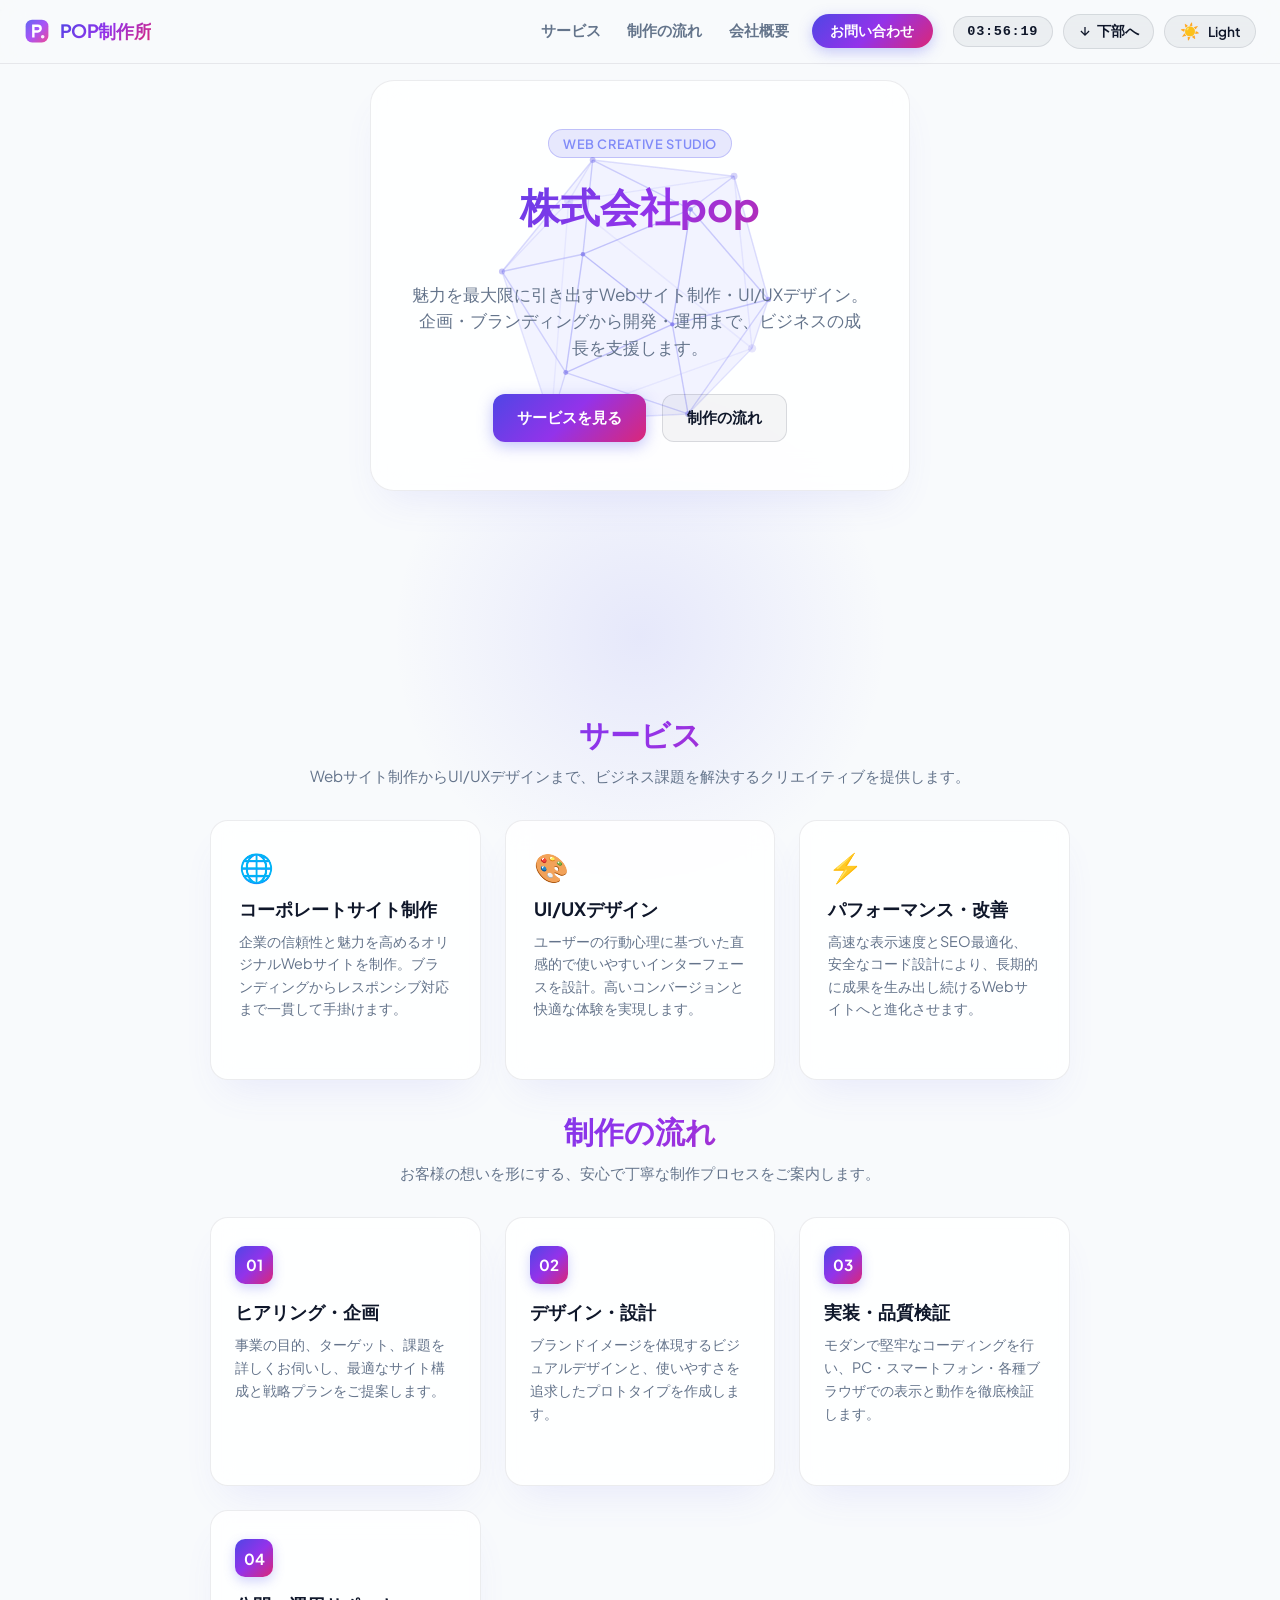
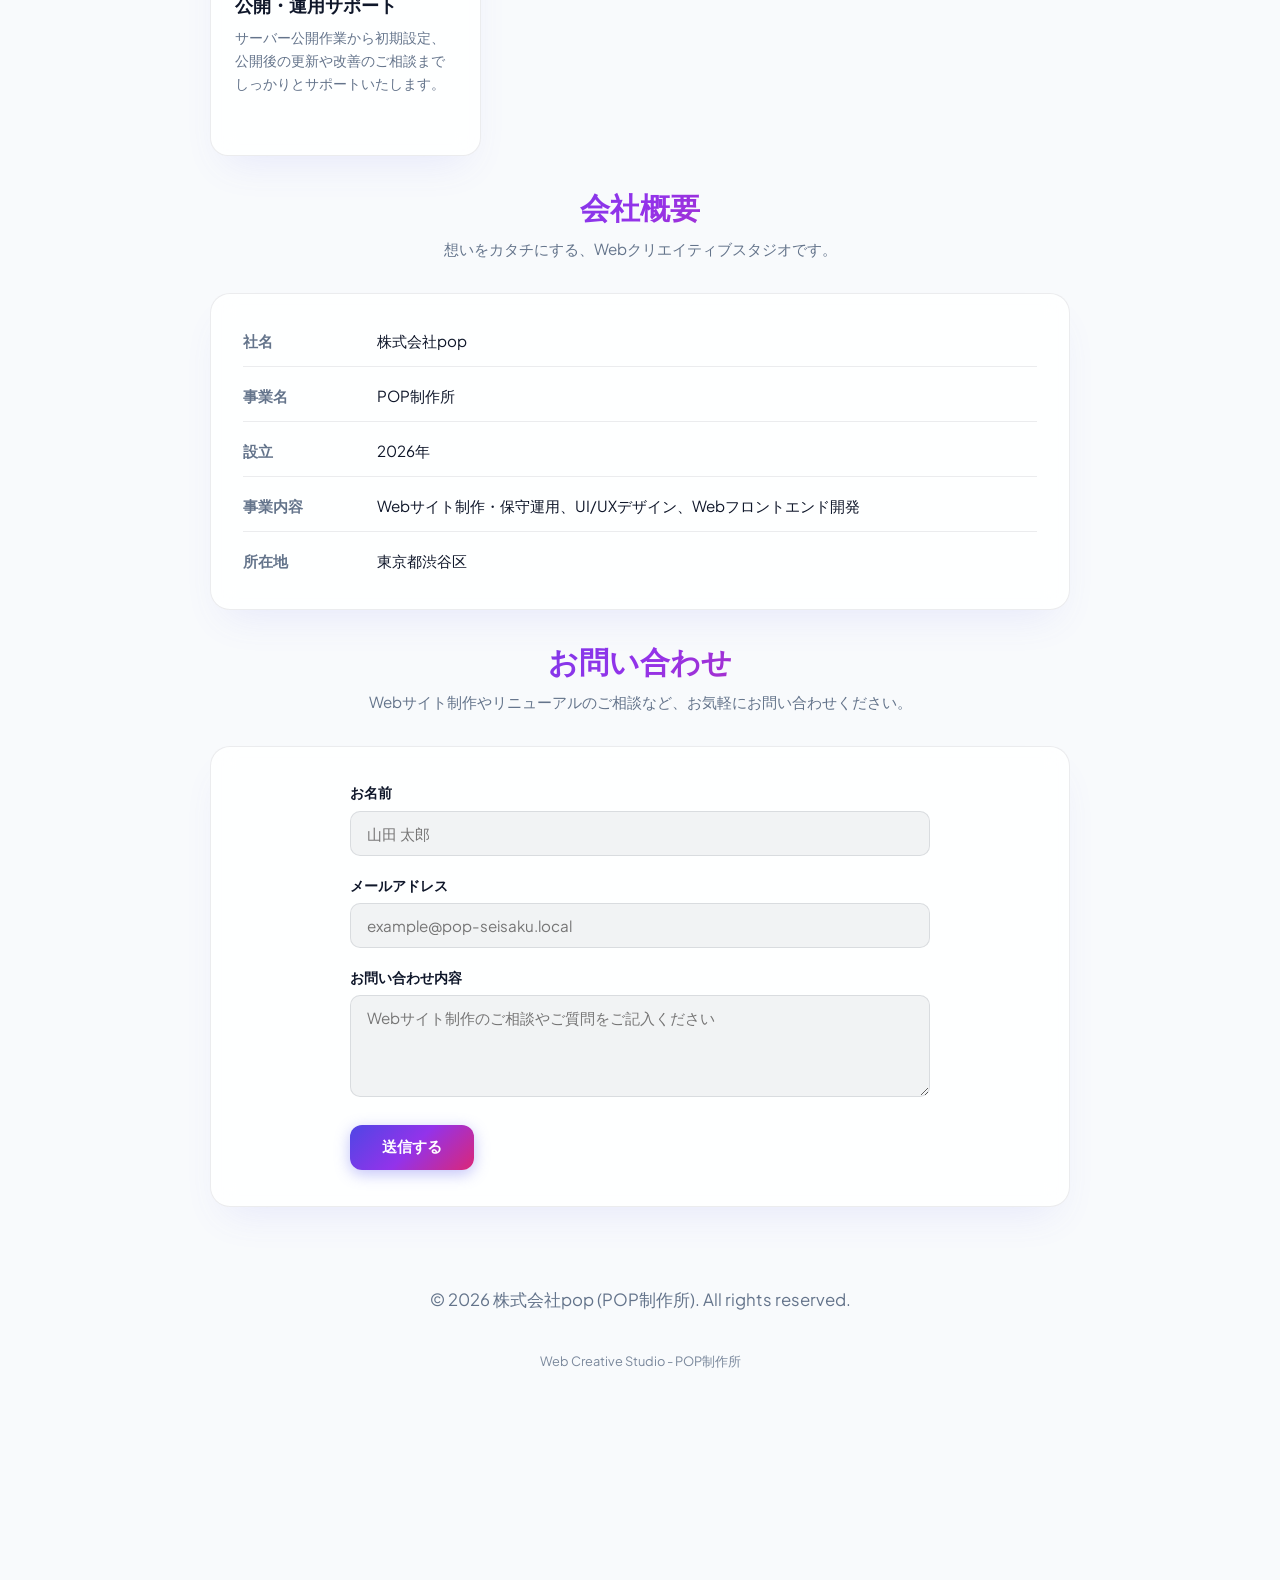
==== index.html @ d2bc209f "feat: setup GitHub Pages infrastructure and project requirements (#39)" ====
<!DOCTYPE html>
<html lang="ja">
<head>
  <meta charset="UTF-8">
  <meta name="viewport" content="width=device-width, initial-scale=1.0">
  <title>株式会社pop - POP制作所 | Webサイト制作・UI/UXデザイン</title>
  <meta name="description" content="株式会社pop（POP制作所）は、魅力を最大限に引き出すWebサイト制作・UI/UXデザインを手掛ける制作スタジオです。企画・デザインから実装・運用まで一貫してサポートします。">
  <link rel="canonical" href="https://r-emahh.github.io/myweb/">
  <meta property="og:title" content="株式会社pop - POP制作所 | Webサイト制作・UI/UXデザイン">
  <meta property="og:description" content="株式会社pop（POP制作所）は、魅力を最大限に引き出すWebサイト制作・UI/UXデザインを手掛ける制作スタジオです。企画・デザインから実装・運用まで一貫してサポートします。">
  <meta property="og:type" content="website">
  <meta property="og:url" content="https://r-emahh.github.io/myweb/">
  <script>
    /* FOUC (Flash of Unstyled Content) 防止のための初期テーマ判定 */
    (function () {
      try {
        var savedTheme = localStorage.getItem('theme');
        var prefersDark = window.matchMedia && window.matchMedia('(prefers-color-scheme: dark)').matches;
        var initialTheme = savedTheme ? savedTheme : (prefersDark ? 'dark' : 'light');
        document.documentElement.setAttribute('data-theme', initialTheme);
      } catch (e) {
        document.documentElement.setAttribute('data-theme', 'dark');
      }
    })();
  </script>
  <link rel="icon" type="image/svg+xml" href="data:image/svg+xml,%3Csvg xmlns='http://www.w3.org/2000/svg' viewBox='0 0 32 32'%3E%3Cdefs%3E%3ClinearGradient id='g' x1='2' y1='2' x2='30' y2='30' gradientUnits='userSpaceOnUse'%3E%3Cstop offset='0%25' stop-color='%236366f1'/%3E%3Cstop offset='50%25' stop-color='%23a855f7'/%3E%3Cstop offset='100%25' stop-color='%23ec4899'/%3E%3C/linearGradient%3E%3C/defs%3E%3Crect x='2' y='2' width='28' height='28' rx='8' fill='url(%23g)'/%3E%3Cpath d='M10 8h7a5 5 0 0 1 5 5c0 2.76-2.24 5-5 5h-4v6h-3V8zm3 3v4h4a2 2 0 1 0 0-4h-4z' fill='%23ffffff'/%3E%3Ccircle cx='23' cy='23' r='2.2' fill='%23ffffff' opacity='0.9'/%3E%3C/svg%3E">
  <link rel="preconnect" href="https://fonts.googleapis.com">
  <link rel="preconnect" href="https://fonts.gstatic.com" crossorigin>
  <link href="https://fonts.googleapis.com/css2?family=Plus+Jakarta+Sans:wght@400;600;700&display=swap" rel="stylesheet">
  <style>
    :root,
    [data-theme="dark"] {
      --bg: #090d16;
      --header-bg: rgba(9, 13, 22, 0.75);
      --card-bg: rgba(255, 255, 255, 0.05);
      --card-border: rgba(255, 255, 255, 0.12);
      --card-shadow: 0 20px 40px -15px rgba(0, 0, 0, 0.5);
      --text-main: #f3f4f6;
      --text-muted: #9ca3af;
      --accent-gradient: linear-gradient(135deg, #6366f1 0%, #a855f7 50%, #ec4899 100%);
      --ambient-glow: rgba(99, 102, 241, 0.15);
      --toggle-bg: rgba(255, 255, 255, 0.08);
      --toggle-border: rgba(255, 255, 255, 0.16);
      --toggle-hover: rgba(255, 255, 255, 0.14);
    }

    [data-theme="light"] {
      --bg: #f8fafc;
      --header-bg: rgba(248, 250, 252, 0.8);
      --card-bg: rgba(255, 255, 255, 0.85);
      --card-border: rgba(15, 23, 42, 0.08);
      --card-shadow: 0 20px 40px -15px rgba(99, 102, 241, 0.12);
      --text-main: #0f172a;
      --text-muted: #64748b;
      --accent-gradient: linear-gradient(135deg, #4f46e5 0%, #9333ea 50%, #db2777 100%);
      --ambient-glow: rgba(99, 102, 241, 0.12);
      --toggle-bg: rgba(15, 23, 42, 0.05);
      --toggle-border: rgba(15, 23, 42, 0.1);
      --toggle-hover: rgba(15, 23, 42, 0.1);
    }

    html {
      scroll-behavior: smooth;
      overflow-x: hidden;
    }

    * {
      box-sizing: border-box;
      margin: 0;
      padding: 0;
    }

    body {
      font-family: 'Plus Jakarta Sans', -apple-system, BlinkMacSystemFont, sans-serif;
      background-color: var(--bg);
      color: var(--text-main);
      min-height: 100vh;
      display: flex;
      flex-direction: column;
      align-items: center;
      justify-content: center;
      padding: 5rem 1.5rem 2rem;
      position: relative;
      overflow-x: hidden;
      transition: background-color 0.3s ease, color 0.3s ease;
    }

    /* Ambient background glow */
    body::before {
      content: '';
      position: absolute;
      top: 20%;
      left: 50%;
      transform: translate(-50%, -50%);
      width: 500px;
      height: 500px;
      background: radial-gradient(circle, var(--ambient-glow) 0%, rgba(0, 0, 0, 0) 70%);
      z-index: 0;
      pointer-events: none;
      transition: background 0.3s ease;
    }

    /* Floating Particles Effect (Issue #12) */
    .particle-canvas {
      position: fixed;
      top: 0;
      left: 0;
      width: 100vw;
      height: 100vh;
      pointer-events: none;
      z-index: 0;
      contain: strict;
      transform: translateZ(0);
      will-change: transform;
    }

    /* 3D Geometric Polyhedron (Issue #14) */
    .polyhedron-canvas {
      position: absolute;
      top: 50%;
      left: 50%;
      transform: translate(-50%, -50%) translateZ(0);
      width: 560px;
      height: 560px;
      pointer-events: none;
      z-index: -1;
      opacity: 0.85;
      transition: opacity 0.3s ease;
      contain: strict;
      will-change: transform;
    }

    [data-theme="light"] .polyhedron-canvas {
      opacity: 0.7;
    }

    @media (max-width: 640px) {
      .polyhedron-canvas {
        width: 320px;
        height: 320px;
      }
    }

    /* Header */
    .site-header {
      position: fixed;
      top: 0;
      left: 0;
      width: 100%;
      z-index: 100;
      background: var(--header-bg);
      backdrop-filter: blur(12px);
      -webkit-backdrop-filter: blur(12px);
      border-bottom: 1px solid var(--card-border);
      display: flex;
      align-items: center;
      justify-content: space-between;
      padding: 0.85rem 1.5rem;
      transition: background-color 0.3s ease, border-color 0.3s ease;
    }

    .header-left {
      display: flex;
      align-items: center;
      gap: 0.75rem;
      flex-shrink: 0;
    }

    /* Brand Logo (Issue #31) */
    .brand-logo {
      display: inline-flex;
      align-items: center;
      gap: 0.6rem;
      text-decoration: none;
      cursor: pointer;
      outline: none;
      transition: opacity 0.2s ease, transform 0.2s ease;
    }

    .brand-logo:hover {
      opacity: 0.85;
      transform: translateY(-1px);
    }

    .brand-logo:focus-visible {
      outline: 2px solid #6366f1;
      outline-offset: 4px;
      border-radius: 4px;
    }

    .logo-img {
      width: 26px;
      height: 26px;
      object-fit: contain;
    }

    .brand-title {
      font-weight: 700;
      font-size: 1.15rem;
      letter-spacing: -0.02em;
      background: var(--accent-gradient);
      -webkit-background-clip: text;
      -webkit-text-fill-color: transparent;
      user-select: none;
    }

    .header-right {
      display: flex;
      align-items: center;
      gap: 1.25rem;
    }

    /* Navigation Menu (Issue #31) */
    .site-nav {
      display: flex;
      align-items: center;
    }

    .nav-list {
      display: flex;
      align-items: center;
      list-style: none;
      gap: 1.25rem;
      margin: 0;
      padding: 0;
    }

    .nav-item {
      display: flex;
      align-items: center;
    }

    .nav-link {
      position: relative;
      font-size: 0.92rem;
      font-weight: 600;
      color: var(--text-muted);
      text-decoration: none;
      cursor: pointer;
      padding: 0.35rem 0.2rem;
      transition: color 0.2s ease;
      white-space: nowrap;
    }

    .nav-link:hover,
    .nav-link:focus-visible {
      color: var(--text-main);
    }

    .nav-link::after {
      content: '';
      position: absolute;
      bottom: 0;
      left: 0;
      width: 0%;
      height: 2px;
      background: var(--accent-gradient);
      border-radius: 2px;
      transition: width 0.25s cubic-bezier(0.4, 0, 0.2, 1);
    }

    .nav-link:hover::after,
    .nav-link:focus-visible::after {
      width: 100%;
    }

    .nav-link:focus-visible {
      outline: 2px solid #6366f1;
      outline-offset: 4px;
      border-radius: 2px;
    }

    /* Header CTA Button (Issue #31) */
    .header-cta {
      display: inline-flex;
      align-items: center;
      justify-content: center;
      padding: 0.45rem 1.15rem;
      font-size: 0.88rem;
      font-weight: 600;
      color: #ffffff !important;
      background: var(--accent-gradient);
      border-radius: 9999px;
      text-decoration: none;
      cursor: pointer;
      box-shadow: 0 4px 14px rgba(99, 102, 241, 0.35);
      transition: transform 0.2s ease, box-shadow 0.2s ease, filter 0.2s ease;
      white-space: nowrap;
    }

    .header-cta:hover {
      transform: translateY(-1px);
      box-shadow: 0 6px 18px rgba(99, 102, 241, 0.45);
      filter: brightness(1.08);
    }

    .header-cta:active {
      transform: translateY(0);
    }

    .header-cta:focus-visible {
      outline: 2px solid #6366f1;
      outline-offset: 2px;
    }

    .mobile-cta {
      display: none;
    }

    /* Hamburger Button (Issue #31) */
    .hamburger-btn {
      display: none;
      flex-direction: column;
      justify-content: space-around;
      width: 36px;
      height: 36px;
      background: var(--toggle-bg);
      border: 1px solid var(--toggle-border);
      border-radius: 8px;
      padding: 8px;
      cursor: pointer;
      transition: background-color 0.2s ease;
    }

    .hamburger-btn:hover {
      background: var(--toggle-hover);
    }

    .hamburger-btn:focus-visible {
      outline: 2px solid #6366f1;
      outline-offset: 2px;
    }

    .hamburger-line {
      width: 100%;
      height: 2px;
      background-color: var(--text-main);
      border-radius: 2px;
      transition: transform 0.25s ease, opacity 0.25s ease;
    }

    .hamburger-btn[aria-expanded="true"] .hamburger-line:nth-child(1) {
      transform: translateY(6px) rotate(45deg);
    }

    .hamburger-btn[aria-expanded="true"] .hamburger-line:nth-child(2) {
      opacity: 0;
    }

    .hamburger-btn[aria-expanded="true"] .hamburger-line:nth-child(3) {
      transform: translateY(-6px) rotate(-45deg);
    }

    .header-actions {
      display: flex;
      align-items: center;
      gap: 0.65rem;
    }

    /* Clock Display (Issue #22) */
    .time-display {
      font-family: ui-monospace, SFMono-Regular, Menlo, Monaco, Consolas, "Liberation Mono", monospace;
      font-size: 0.85rem;
      font-weight: 600;
      padding: 0.45rem 0.85rem;
      border-radius: 9999px;
      background: var(--toggle-bg);
      border: 1px solid var(--toggle-border);
      color: var(--text-main);
      letter-spacing: 0.05em;
      user-select: none;
      transition: background-color 0.3s ease, border-color 0.3s ease, color 0.3s ease;
    }

    /* Theme Toggle Button */
    .theme-toggle-btn {
      display: inline-flex;
      align-items: center;
      gap: 0.5rem;
      padding: 0.45rem 0.9rem;
      border-radius: 9999px;
      background: var(--toggle-bg);
      border: 1px solid var(--toggle-border);
      color: var(--text-main);
      font-family: inherit;
      font-size: 0.85rem;
      font-weight: 600;
      cursor: pointer;
      transition: all 0.2s ease;
      user-select: none;
    }

    .theme-toggle-btn:hover {
      background: var(--toggle-hover);
      transform: translateY(-1px);
    }

    .theme-toggle-btn:focus-visible {
      outline: 2px solid #6366f1;
      outline-offset: 2px;
    }

    .theme-icon {
      font-size: 1rem;
      line-height: 1;
    }

    /* Scroll To Bottom Button */
    .scroll-down-btn {
      display: inline-flex;
      align-items: center;
      gap: 0.35rem;
      padding: 0.45rem 0.85rem;
      border-radius: 9999px;
      background: var(--toggle-bg);
      border: 1px solid var(--toggle-border);
      color: var(--text-main);
      font-family: inherit;
      font-size: 0.85rem;
      font-weight: 600;
      cursor: pointer;
      transition: all 0.2s ease;
      user-select: none;
    }

    .scroll-down-btn:hover {
      background: var(--toggle-hover);
      transform: translateY(1px);
    }

    .scroll-down-btn:focus-visible {
      outline: 2px solid #6366f1;
      outline-offset: 2px;
    }

    .scroll-down-btn svg {
      width: 14px;
      height: 14px;
      stroke: currentColor;
      stroke-width: 2.2;
      fill: none;
      transition: transform 0.2s ease;
    }

    .scroll-down-btn:hover svg {
      transform: translateY(2px);
    }

    .card {
      position: relative;
      z-index: 1;
      background: var(--card-bg);
      border: 1px solid var(--card-border);
      backdrop-filter: blur(16px);
      -webkit-backdrop-filter: blur(16px);
      padding: 3rem 2.5rem;
      border-radius: 24px;
      max-width: 540px;
      width: 100%;
      text-align: center;
      box-shadow: var(--card-shadow);
      transition: background-color 0.3s ease, border-color 0.3s ease, box-shadow 0.3s ease;
    }

    .badge {
      display: inline-block;
      padding: 0.35rem 0.9rem;
      font-size: 0.8rem;
      font-weight: 600;
      letter-spacing: 0.05em;
      text-transform: uppercase;
      background: rgba(99, 102, 241, 0.15);
      color: #818cf8;
      border: 1px solid rgba(99, 102, 241, 0.3);
      border-radius: 9999px;
      margin-bottom: 1.5rem;
    }

    h1 {
      font-size: 2.5rem;
      font-weight: 700;
      line-height: 1.2;
      margin-bottom: 1rem;
      background: var(--accent-gradient);
      -webkit-background-clip: text;
      -webkit-text-fill-color: transparent;
    }

    p {
      color: var(--text-muted);
      font-size: 1.05rem;
      line-height: 1.6;
      margin-bottom: 2rem;
      transition: color 0.3s ease;
    }

    .button-group {
      display: flex;
      gap: 1rem;
      justify-content: center;
      flex-wrap: wrap;
    }

    .btn {
      display: inline-flex;
      align-items: center;
      justify-content: center;
      padding: 0.75rem 1.5rem;
      font-size: 0.95rem;
      font-weight: 600;
      border-radius: 12px;
      text-decoration: none;
      transition: all 0.25s ease;
      cursor: pointer;
    }

    .btn-primary {
      background: var(--accent-gradient);
      color: #ffffff;
      border: none;
      box-shadow: 0 4px 15px rgba(99, 102, 241, 0.4);
    }

    .btn-primary:hover {
      transform: translateY(-2px);
      box-shadow: 0 6px 20px rgba(99, 102, 241, 0.55);
    }

    .btn-secondary {
      background: rgba(255, 255, 255, 0.05);
      color: var(--text-main);
      border: 1px solid var(--card-border);
    }

    [data-theme="light"] .btn-secondary {
      background: rgba(15, 23, 42, 0.04);
      color: var(--text-main);
      border-color: rgba(15, 23, 42, 0.12);
    }

    .btn-secondary:hover {
      background: rgba(255, 255, 255, 0.1);
      transform: translateY(-2px);
    }

    [data-theme="light"] .btn-secondary:hover {
      background: rgba(15, 23, 42, 0.08);
    }

    /* Features & Content Section (Scrollable Area) */
    .content-container {
      width: 100%;
      max-width: 860px;
      margin-top: 14rem;
      padding-bottom: 8rem;
      display: flex;
      flex-direction: column;
      gap: 2rem;
      z-index: 1;
    }

    .features-grid {
      display: grid;
      grid-template-columns: repeat(auto-fit, minmax(240px, 1fr));
      gap: 1.5rem;
    }

    .feature-card {
      background: var(--card-bg);
      border: 1px solid var(--card-border);
      backdrop-filter: blur(12px);
      -webkit-backdrop-filter: blur(12px);
      padding: 1.75rem;
      border-radius: 18px;
      box-shadow: var(--card-shadow);
      transition: transform 0.25s ease, border-color 0.25s ease;
    }

    .feature-card:hover {
      transform: translateY(-3px);
      border-color: rgba(99, 102, 241, 0.4);
    }

    .feature-icon {
      font-size: 1.75rem;
      margin-bottom: 0.75rem;
      display: inline-block;
    }

    .feature-title {
      font-size: 1.15rem;
      font-weight: 700;
      margin-bottom: 0.5rem;
      color: var(--text-main);
    }

    .feature-desc {
      font-size: 0.9rem;
      line-height: 1.55;
      color: var(--text-muted);
    }

    .hero-sub {
      display: block;
      font-size: 1.55rem;
      font-weight: 600;
      color: var(--text-main);
      margin-top: 0.35rem;
      opacity: 0.95;
    }

    /* Corporate Content Sections (Issue #31, #33) */
    .content-section {
      scroll-margin-top: 5.5rem;
      width: 100%;
      display: flex;
      flex-direction: column;
    }

    .section-title {
      font-size: 1.85rem;
      font-weight: 700;
      margin-bottom: 0.4rem;
      text-align: center;
      background: var(--accent-gradient);
      -webkit-background-clip: text;
      -webkit-text-fill-color: transparent;
    }

    .section-subtitle {
      text-align: center;
      color: var(--text-muted);
      margin-bottom: 2rem;
      font-size: 0.95rem;
      line-height: 1.6;
    }

    .company-card,
    .contact-card {
      background: var(--card-bg);
      border: 1px solid var(--card-border);
      border-radius: 20px;
      padding: 2.25rem 2rem;
      box-shadow: var(--card-shadow);
      backdrop-filter: blur(12px);
      -webkit-backdrop-filter: blur(12px);
      width: 100%;
      transition: background-color 0.3s ease, border-color 0.3s ease;
    }

    .company-details {
      display: flex;
      flex-direction: column;
      gap: 1.1rem;
    }

    .detail-row {
      display: flex;
      align-items: baseline;
      border-bottom: 1px solid var(--card-border);
      padding-bottom: 0.85rem;
      gap: 1.5rem;
    }

    .detail-row:last-child {
      border-bottom: none;
      padding-bottom: 0;
    }

    .detail-row dt {
      width: 110px;
      font-weight: 600;
      color: var(--text-muted);
      flex-shrink: 0;
      font-size: 0.92rem;
    }

    .detail-row dd {
      color: var(--text-main);
      font-size: 0.95rem;
      line-height: 1.5;
    }

    .contact-form {
      display: flex;
      flex-direction: column;
      gap: 1.25rem;
      max-width: 580px;
      margin: 0 auto;
      width: 100%;
    }

    .form-group {
      display: flex;
      flex-direction: column;
      gap: 0.45rem;
      text-align: left;
    }

    .form-group label {
      font-size: 0.88rem;
      font-weight: 600;
      color: var(--text-main);
    }

    .form-input,
    .form-textarea {
      background: var(--toggle-bg);
      border: 1px solid var(--toggle-border);
      border-radius: 10px;
      padding: 0.75rem 1rem;
      color: var(--text-main);
      font-family: inherit;
      font-size: 0.95rem;
      outline: none;
      transition: border-color 0.2s ease, box-shadow 0.2s ease, background-color 0.2s ease;
    }

    .form-input:focus,
    .form-textarea:focus {
      border-color: #6366f1;
      box-shadow: 0 0 0 3px rgba(99, 102, 241, 0.25);
    }

    .contact-submit-btn {
      margin-top: 0.5rem;
      align-self: flex-start;
      padding: 0.75rem 2rem;
    }

    /* Process Section (Issue #33) */
    .process-grid {
      display: grid;
      grid-template-columns: repeat(auto-fit, minmax(240px, 1fr));
      gap: 1.5rem;
      width: 100%;
    }

    .process-card {
      background: var(--card-bg);
      border: 1px solid var(--card-border);
      backdrop-filter: blur(12px);
      -webkit-backdrop-filter: blur(12px);
      padding: 1.75rem 1.5rem;
      border-radius: 18px;
      box-shadow: var(--card-shadow);
      display: flex;
      flex-direction: column;
      position: relative;
      transition: transform 0.25s ease, border-color 0.25s ease;
    }

    .process-card:hover {
      transform: translateY(-3px);
      border-color: rgba(99, 102, 241, 0.4);
    }

    .process-num {
      display: inline-flex;
      align-items: center;
      justify-content: center;
      width: 38px;
      height: 38px;
      border-radius: 10px;
      background: var(--accent-gradient);
      color: #ffffff;
      font-size: 0.95rem;
      font-weight: 700;
      margin-bottom: 1rem;
      box-shadow: 0 4px 12px rgba(99, 102, 241, 0.3);
    }

    .process-title {
      font-size: 1.15rem;
      font-weight: 700;
      margin-bottom: 0.5rem;
      color: var(--text-main);
    }

    .process-desc {
      font-size: 0.9rem;
      line-height: 1.6;
      color: var(--text-muted);
    }

    .site-footer {
      text-align: center;
      padding: 3rem 0 1rem;
      color: var(--text-muted);
      font-size: 0.85rem;
      display: flex;
      flex-direction: column;
      gap: 0.35rem;
    }

    .footer-note {
      font-size: 0.8rem;
      color: var(--text-muted);
      opacity: 0.85;
    }

    /* Back To Top Button */
    .back-to-top-btn {
      position: fixed;
      bottom: 2rem;
      right: 2rem;
      z-index: 90;
      width: 46px;
      height: 46px;
      border-radius: 50%;
      background: var(--card-bg);
      border: 1px solid var(--card-border);
      color: var(--text-main);
      backdrop-filter: blur(16px);
      -webkit-backdrop-filter: blur(16px);
      display: flex;
      align-items: center;
      justify-content: center;
      cursor: pointer;
      box-shadow: var(--card-shadow);
      opacity: 0;
      visibility: hidden;
      transform: translateY(12px);
      pointer-events: none;
      transition: opacity 0.3s ease, visibility 0.3s ease, transform 0.3s ease, background-color 0.2s ease, border-color 0.2s ease;
    }

    .back-to-top-btn.visible {
      opacity: 1;
      visibility: visible;
      transform: translateY(0);
      pointer-events: auto;
    }

    .back-to-top-btn:hover {
      background: var(--toggle-hover);
      border-color: rgba(99, 102, 241, 0.5);
      transform: translateY(-2px);
      box-shadow: 0 8px 24px rgba(99, 102, 241, 0.35);
    }

    .back-to-top-btn:focus-visible {
      outline: 2px solid #6366f1;
      outline-offset: 3px;
    }

    .back-to-top-btn svg {
      width: 20px;
      height: 20px;
      stroke: currentColor;
      stroke-width: 2.2;
      fill: none;
      transition: transform 0.2s ease;
    }

    .back-to-top-btn:hover svg {
      transform: translateY(-2px);
    }

    /* Responsive Header & Navigation (Issue #31) */
    @media (max-width: 860px) {
      .hamburger-btn {
        display: flex;
      }

      .site-nav {
        position: fixed;
        top: 56px;
        left: 0;
        width: 100%;
        background: var(--header-bg);
        backdrop-filter: blur(16px);
        -webkit-backdrop-filter: blur(16px);
        border-bottom: 1px solid var(--card-border);
        box-shadow: var(--card-shadow);
        flex-direction: column;
        align-items: stretch;
        padding: 1.25rem 1.5rem 1.5rem;
        transform: translateY(-140%);
        opacity: 0;
        pointer-events: none;
        transition: transform 0.3s cubic-bezier(0.16, 1, 0.3, 1), opacity 0.25s ease;
        z-index: 99;
      }

      .site-nav.is-open {
        transform: translateY(0);
        opacity: 1;
        pointer-events: auto;
      }

      .nav-list {
        flex-direction: column;
        align-items: stretch;
        gap: 0.75rem;
        width: 100%;
      }

      .nav-link {
        display: block;
        padding: 0.55rem 0.25rem;
        font-size: 1rem;
        border-bottom: 1px solid rgba(255, 255, 255, 0.04);
      }

      [data-theme="light"] .nav-link {
        border-bottom-color: rgba(15, 23, 42, 0.04);
      }

      .header-right > .header-cta {
        display: none;
      }

      .mobile-cta {
        display: block;
        margin-top: 0.75rem;
        width: 100%;
      }

      .mobile-cta .header-cta {
        display: flex;
        width: 100%;
        padding: 0.65rem 1.25rem;
        font-size: 0.95rem;
      }

      .time-display {
        display: none;
      }
    }

    @media (max-width: 640px) {
      body {
        padding: 4.5rem 1rem 2rem;
      }
      .card {
        padding: 2rem 1.5rem;
      }
      h1 {
        font-size: 2rem;
      }
      .site-header {
        padding: 0.65rem 0.85rem;
      }
      .header-right {
        gap: 0.5rem;
      }
      .header-actions {
        gap: 0.35rem;
      }
      .theme-toggle-btn {
        padding: 0.35rem 0.65rem;
        font-size: 0.75rem;
      }
      .scroll-down-btn {
        padding: 0.35rem 0.6rem;
        font-size: 0.75rem;
      }
      .scroll-down-btn .btn-text {
        display: none;
      }
      .back-to-top-btn {
        bottom: 1.25rem;
        right: 1.25rem;
        width: 40px;
        height: 40px;
      }
      .content-container {
        margin-top: 2rem;
        padding-bottom: 2rem;
      }
      .detail-row {
        flex-direction: column;
        gap: 0.3rem;
      }
      .detail-row dt {
        width: 100%;
      }
    }

    /* View Transitions Circular Reveal Animation (Issue #5) */
    ::view-transition-old(root),
    ::view-transition-new(root) {
      animation: none;
      mix-blend-mode: normal;
    }
    ::view-transition-old(root) {
      z-index: 1;
    }
    ::view-transition-new(root) {
      z-index: 9999;
    }

    /* Konami Easter Egg: Retro & Gravity Collapse Styles */
    .crt-overlay {
      position: fixed;
      top: 0;
      left: 0;
      width: 100vw;
      height: 100vh;
      pointer-events: none;
      z-index: 999;
      background: linear-gradient(rgba(18, 16, 16, 0) 50%, rgba(0, 0, 0, 0.25) 50%),
                  radial-gradient(circle, transparent 60%, rgba(0, 0, 0, 0.6) 100%);
      background-size: 100% 4px, 100% 100%;
      opacity: 0;
      transition: opacity 0.5s ease;
    }

    body.konami-active .crt-overlay {
      opacity: 1;
    }

    .konami-banner {
      position: fixed;
      top: 1.5rem;
      left: 50%;
      transform: translateX(-50%) translateY(-100px);
      z-index: 1000;
      background: #000000;
      border: 2px solid #22c55e;
      color: #22c55e;
      font-family: ui-monospace, SFMono-Regular, "Courier New", monospace;
      padding: 0.85rem 1.75rem;
      border-radius: 8px;
      box-shadow: 0 0 25px rgba(34, 197, 94, 0.6), inset 0 0 10px rgba(34, 197, 94, 0.3);
      display: flex;
      align-items: center;
      gap: 1.25rem;
      opacity: 0;
      transition: transform 0.4s cubic-bezier(0.175, 0.885, 0.32, 1.275), opacity 0.3s ease;
      text-shadow: 0 0 8px rgba(34, 197, 94, 0.8);
      user-select: none;
      pointer-events: none;
    }

    body.konami-active .konami-banner {
      transform: translateX(-50%) translateY(0);
      opacity: 1;
      pointer-events: auto;
    }

    .konami-text {
      font-weight: 700;
      font-size: 0.95rem;
      letter-spacing: 0.1em;
      text-transform: uppercase;
    }

    .konami-reset-btn {
      background: #22c55e;
      color: #000000;
      border: none;
      font-family: inherit;
      font-size: 0.8rem;
      font-weight: 700;
      padding: 0.35rem 0.85rem;
      border-radius: 4px;
      cursor: pointer;
      box-shadow: 0 0 10px rgba(34, 197, 94, 0.7);
      transition: transform 0.15s ease, background-color 0.15s ease;
    }

    .konami-reset-btn:hover {
      background: #4ade80;
      transform: scale(1.05);
    }

    /* Gravity Fall Keyframes */
    @keyframes gravityFall {
      0% {
        transform: translate(0, 0) rotate(0deg);
      }
      20% {
        transform: translate(-3px, 2px) rotate(-2deg);
      }
      35% {
        transform: translate(4px, -2px) rotate(3deg);
      }
      50% {
        transform: translate(-5px, 8px) rotate(-6deg);
      }
      100% {
        transform: translateY(120vh) rotate(var(--fall-rot, 35deg));
        opacity: 0.3;
      }
    }

    body.konami-active .card {
      animation: gravityFall 1.8s cubic-bezier(0.55, 0.055, 0.675, 0.19) forwards;
      animation-delay: 0.2s;
      --fall-rot: 28deg;
    }

    body.konami-active .site-header {
      animation: gravityFall 1.6s cubic-bezier(0.55, 0.055, 0.675, 0.19) forwards;
      animation-delay: 0.5s;
      --fall-rot: -22deg;
    }

    body.konami-active .feature-card:nth-child(1) {
      animation: gravityFall 1.7s cubic-bezier(0.55, 0.055, 0.675, 0.19) forwards;
      animation-delay: 0.3s;
      --fall-rot: -35deg;
    }

    body.konami-active .feature-card:nth-child(2) {
      animation: gravityFall 1.9s cubic-bezier(0.55, 0.055, 0.675, 0.19) forwards;
      animation-delay: 0.1s;
      --fall-rot: 42deg;
    }

    body.konami-active .feature-card:nth-child(3) {
      animation: gravityFall 1.8s cubic-bezier(0.55, 0.055, 0.675, 0.19) forwards;
      animation-delay: 0.4s;
      --fall-rot: -18deg;
    }

    body.konami-active .site-footer {
      animation: gravityFall 1.5s cubic-bezier(0.55, 0.055, 0.675, 0.19) forwards;
      animation-delay: 0.6s;
      --fall-rot: 15deg;
    }

    body.konami-active .back-to-top-btn {
      animation: gravityFall 1.4s cubic-bezier(0.55, 0.055, 0.675, 0.19) forwards;
      animation-delay: 0.25s;
      --fall-rot: 65deg;
    }

    /* Accessibility: prefers-reduced-motion (Issue #16) */
    @media (prefers-reduced-motion: reduce) {
      *,
      *::before,
      *::after {
        animation-duration: 0.01ms !important;
        animation-iteration-count: 1 !important;
        transition-duration: 0.01ms !important;
        scroll-behavior: auto !important;
      }

      .particle-canvas {
        display: none !important;
      }

      .polyhedron-canvas {
        opacity: 0.35 !important;
        transform: translate(-50%, -50%) !important;
      }

      body.konami-active .card,
      body.konami-active .site-header,
      body.konami-active .feature-card,
      body.konami-active .site-footer,
      body.konami-active .back-to-top-btn {
        animation: none !important;
      }
    }
  </style>
</head>
<body>
  <canvas id="particle-canvas" class="particle-canvas" aria-hidden="true"></canvas>
  <header class="site-header" id="site-header">
    <div class="header-left">
      <a href="#" class="brand-logo" id="brand-logo" aria-label="POP制作所 ホーム">
        <svg class="logo-img" viewBox="0 0 32 32" width="26" height="26" fill="none" aria-hidden="true">
          <defs>
            <linearGradient id="pop-logo-gradient" x1="2" y1="2" x2="30" y2="30" gradientUnits="userSpaceOnUse">
              <stop offset="0%" stop-color="#6366f1" />
              <stop offset="50%" stop-color="#a855f7" />
              <stop offset="100%" stop-color="#ec4899" />
            </linearGradient>
          </defs>
          <rect x="2" y="2" width="28" height="28" rx="8" fill="url(#pop-logo-gradient)" />
          <path d="M10 8h7a5 5 0 0 1 5 5c0 2.76-2.24 5-5 5h-4v6h-3V8zm3 3v4h4a2 2 0 1 0 0-4h-4z" fill="#ffffff" />
          <circle cx="23" cy="23" r="2.2" fill="#ffffff" opacity="0.9" />
        </svg>
        <span class="brand-title">POP制作所</span>
      </a>
    </div>

    <div class="header-right">
      <nav class="site-nav" id="site-nav" aria-label="メインナビゲーション">
        <ul class="nav-list">
          <li class="nav-item"><a href="#services" class="nav-link">サービス</a></li>
          <li class="nav-item"><a href="#process" class="nav-link">制作の流れ</a></li>
          <li class="nav-item"><a href="#company" class="nav-link">会社概要</a></li>
        </ul>
        <div class="mobile-cta">
          <a href="#contact" class="btn-cta header-cta mobile-cta-btn">お問い合わせ</a>
        </div>
      </nav>

      <a href="#contact" class="btn-cta header-cta" id="header-cta-btn">お問い合わせ</a>

      <div class="header-actions">
        <div id="current-time" class="time-display" aria-label="現在時刻">--:--:--</div>
        <button id="scroll-to-bottom" class="scroll-down-btn" aria-label="ページ最下部へ移動" type="button">
          <svg viewBox="0 0 24 24"><path d="M12 5v14M5 12l7 7 7-7"/></svg>
          <span class="btn-text">下部へ</span>
        </button>
        <button id="theme-toggle" class="theme-toggle-btn" aria-label="テーマを切り替える" type="button">
          <span id="theme-icon" class="theme-icon">🌙</span>
          <span id="theme-text" class="theme-text">Dark</span>
        </button>
      </div>

      <button id="hamburger-btn" class="hamburger-btn" aria-label="メニューを開く" aria-expanded="false" aria-controls="site-nav" type="button">
        <span class="hamburger-line"></span>
        <span class="hamburger-line"></span>
        <span class="hamburger-line"></span>
      </button>
    </div>
  </header>

  <main class="card">
    <canvas id="polyhedron-canvas" class="polyhedron-canvas" width="560" height="560" aria-hidden="true"></canvas>
    <div class="badge">Web Creative Studio</div>
    <h1>株式会社pop<br><span class="hero-sub">POP制作所</span></h1>
    <p>魅力を最大限に引き出すWebサイト制作・UI/UXデザイン。<br>企画・ブランディングから開発・運用まで、ビジネスの成長を支援します。</p>
    <div class="button-group">
      <a href="#services" class="btn btn-primary" id="btn-services">サービスを見る</a>
      <a href="#process" class="btn btn-secondary" id="btn-process">制作の流れ</a>
    </div>
  </main>

  <div class="content-container" id="explore">
    <section id="services" class="content-section">
      <h2 class="section-title">サービス</h2>
      <p class="section-subtitle">Webサイト制作からUI/UXデザインまで、ビジネス課題を解決するクリエイティブを提供します。</p>
      <div class="features-grid">
        <div class="feature-card">
          <span class="feature-icon">🌐</span>
          <h3 class="feature-title">コーポレートサイト制作</h3>
          <p class="feature-desc">企業の信頼性と魅力を高めるオリジナルWebサイトを制作。ブランディングからレスポンシブ対応まで一貫して手掛けます。</p>
        </div>
        <div class="feature-card">
          <span class="feature-icon">🎨</span>
          <h3 class="feature-title">UI/UXデザイン</h3>
          <p class="feature-desc">ユーザーの行動心理に基づいた直感的で使いやすいインターフェースを設計。高いコンバージョンと快適な体験を実現します。</p>
        </div>
        <div class="feature-card">
          <span class="feature-icon">⚡</span>
          <h3 class="feature-title">パフォーマンス・改善</h3>
          <p class="feature-desc">高速な表示速度とSEO最適化、安全なコード設計により、長期的に成果を生み出し続けるWebサイトへと進化させます。</p>
        </div>
      </div>
    </section>

    <section id="process" class="content-section">
      <h2 class="section-title">制作の流れ</h2>
      <p class="section-subtitle">お客様の想いを形にする、安心で丁寧な制作プロセスをご案内します。</p>
      <div class="process-grid">
        <div class="process-card">
          <span class="process-num">01</span>
          <h3 class="process-title">ヒアリング・企画</h3>
          <p class="process-desc">事業の目的、ターゲット、課題を詳しくお伺いし、最適なサイト構成と戦略プランをご提案します。</p>
        </div>
        <div class="process-card">
          <span class="process-num">02</span>
          <h3 class="process-title">デザイン・設計</h3>
          <p class="process-desc">ブランドイメージを体現するビジュアルデザインと、使いやすさを追求したプロトタイプを作成します。</p>
        </div>
        <div class="process-card">
          <span class="process-num">03</span>
          <h3 class="process-title">実装・品質検証</h3>
          <p class="process-desc">モダンで堅牢なコーディングを行い、PC・スマートフォン・各種ブラウザでの表示と動作を徹底検証します。</p>
        </div>
        <div class="process-card">
          <span class="process-num">04</span>
          <h3 class="process-title">公開・運用サポート</h3>
          <p class="process-desc">サーバー公開作業から初期設定、公開後の更新や改善のご相談までしっかりとサポートいたします。</p>
        </div>
      </div>
    </section>

    <section id="company" class="content-section">
      <h2 class="section-title">会社概要</h2>
      <p class="section-subtitle">想いをカタチにする、Webクリエイティブスタジオです。</p>
      <div class="company-card">
        <dl class="company-details">
          <div class="detail-row">
            <dt>社名</dt>
            <dd>株式会社pop</dd>
          </div>
          <div class="detail-row">
            <dt>事業名</dt>
            <dd>POP制作所</dd>
          </div>
          <div class="detail-row">
            <dt>設立</dt>
            <dd>2026年</dd>
          </div>
          <div class="detail-row">
            <dt>事業内容</dt>
            <dd>Webサイト制作・保守運用、UI/UXデザイン、Webフロントエンド開発</dd>
          </div>
          <div class="detail-row">
            <dt>所在地</dt>
            <dd>東京都渋谷区</dd>
          </div>
        </dl>
      </div>
    </section>

    <section id="contact" class="content-section">
      <h2 class="section-title">お問い合わせ</h2>
      <p class="section-subtitle">Webサイト制作やリニューアルのご相談など、お気軽にお問い合わせください。</p>
      <div class="contact-card">
        <form class="contact-form" id="contact-form" onsubmit="event.preventDefault(); alert('お問い合わせを受け付けました。');">
          <div class="form-group">
            <label for="contact-name">お名前</label>
            <input type="text" id="contact-name" class="form-input" placeholder="山田 太郎" required>
          </div>
          <div class="form-group">
            <label for="contact-email">メールアドレス</label>
            <input type="email" id="contact-email" class="form-input" placeholder="example@pop-seisaku.local" required>
          </div>
          <div class="form-group">
            <label for="contact-message">お問い合わせ内容</label>
            <textarea id="contact-message" class="form-textarea" rows="4" placeholder="Webサイト制作のご相談やご質問をご記入ください" required></textarea>
          </div>
          <button type="submit" class="btn btn-primary contact-submit-btn">送信する</button>
        </form>
      </div>
    </section>

    <footer class="site-footer">
      <p>© <span id="current-year">2026</span> 株式会社pop (POP制作所). All rights reserved.</p>
      <p class="footer-note">Web Creative Studio - POP制作所</p>
    </footer>
  </div>

  <button id="back-to-top" class="back-to-top-btn" aria-label="ページ上部へ戻る" type="button">
    <svg viewBox="0 0 24 24">
      <path d="M12 19V5M5 12l7-7 7 7"/>
    </svg>
  </button>

  <div class="crt-overlay" id="crt-overlay"></div>
  <div class="konami-banner" id="konami-banner" role="alert" aria-live="assertive">
    <span class="konami-text">👾 KONAMI CODE ACTIVATED! 👾</span>
    <button id="konami-reset" class="konami-reset-btn" type="button">RESTORE</button>
  </div>

  <script>
    (function () {
      /* ヘッダー・ナビゲーション・ハンバーガーメニュー制御 (Issue #31) */
      (function () {
        var hamburgerBtn = document.getElementById('hamburger-btn');
        var siteNav = document.getElementById('site-nav');
        var brandLogo = document.getElementById('brand-logo');
        var headerCtaBtn = document.getElementById('header-cta-btn');
        var navLinks = document.querySelectorAll('.nav-link, .mobile-cta-btn, #btn-services, #btn-process');

        function closeMenu() {
          if (siteNav && siteNav.classList.contains('is-open')) {
            siteNav.classList.remove('is-open');
            if (hamburgerBtn) {
              hamburgerBtn.setAttribute('aria-expanded', 'false');
              hamburgerBtn.setAttribute('aria-label', 'メニューを開く');
            }
          }
        }

        if (hamburgerBtn && siteNav) {
          hamburgerBtn.addEventListener('click', function () {
            var isOpen = siteNav.classList.toggle('is-open');
            hamburgerBtn.setAttribute('aria-expanded', isOpen ? 'true' : 'false');
            hamburgerBtn.setAttribute('aria-label', isOpen ? 'メニューを閉じる' : 'メニューを開く');
          });

          // メニュー外クリックで閉じる
          document.addEventListener('click', function (e) {
            if (siteNav.classList.contains('is-open') &&
                !siteNav.contains(e.target) &&
                !hamburgerBtn.contains(e.target)) {
              closeMenu();
            }
          });

          // Escapeキーで閉じる
          document.addEventListener('keydown', function (e) {
            if (e.key === 'Escape' && siteNav.classList.contains('is-open')) {
              closeMenu();
              hamburgerBtn.focus();
            }
          });
        }

        // ロゴクリック時は最上部へスムーズスクロール
        if (brandLogo) {
          brandLogo.addEventListener('click', function (e) {
            e.preventDefault();
            closeMenu();
            window.scrollTo({ top: 0, behavior: 'smooth' });
          });
        }

        // ナビゲーションリンクおよびCTAボタンクリック時の挙動
        function handleAnchorClick(link) {
          link.addEventListener('click', function (e) {
            var href = link.getAttribute('href');
            closeMenu();
            if (href === '#' || href === '') {
              e.preventDefault();
              window.scrollTo({ top: 0, behavior: 'smooth' });
            } else if (href && href.startsWith('#')) {
              var targetEl = document.querySelector(href);
              if (targetEl) {
                e.preventDefault();
                targetEl.scrollIntoView({ behavior: 'smooth' });
              }
            }
          });
        }

        navLinks.forEach(handleAnchorClick);
        if (headerCtaBtn) {
          handleAnchorClick(headerCtaBtn);
        }
      })();

      /* 時計表示の更新処理 (Issue #22) */
      function updateClock() {
        var now = new Date();
        var hours = String(now.getHours()).padStart(2, '0');
        var minutes = String(now.getMinutes()).padStart(2, '0');
        var seconds = String(now.getSeconds()).padStart(2, '0');
        var timeEl = document.getElementById('current-time');
        if (timeEl) {
          timeEl.textContent = hours + ':' + minutes + ':' + seconds;
        }
      }
      updateClock();
      var clockTimer = setInterval(updateClock, 1000);

      /* フッターの年表示を動的更新 (Issue #8) */
      var currentYearEl = document.getElementById('current-year');
      if (currentYearEl) {
        currentYearEl.textContent = String(new Date().getFullYear());
      }

      var themeToggle = document.getElementById('theme-toggle');
      var themeIcon = document.getElementById('theme-icon');
      var themeText = document.getElementById('theme-text');

      function updateButtonUI(theme) {
        if (theme === 'dark') {
          themeIcon.textContent = '🌙';
          themeText.textContent = 'Dark';
          themeToggle.setAttribute('aria-label', 'ライトモードに切り替える');
        } else {
          themeIcon.textContent = '☀️';
          themeText.textContent = 'Light';
          themeToggle.setAttribute('aria-label', 'ダークモードに切り替える');
        }
      }

      var currentTheme = document.documentElement.getAttribute('data-theme') || 'dark';
      updateButtonUI(currentTheme);

      function switchTheme(e) {
        var activeTheme = document.documentElement.getAttribute('data-theme') === 'dark' ? 'light' : 'dark';

        /* テーマ切り替えトランジション演出 (Issue #24) */
        function applyTheme() {
          document.documentElement.setAttribute('data-theme', activeTheme);
          try {
            localStorage.setItem('theme', activeTheme);
          } catch (err) {}
          updateButtonUI(activeTheme);
        }

        /* トグルボタン位置またはクリック座標を円の中心にする */
        var rect = themeToggle.getBoundingClientRect();
        var x = (e && typeof e.clientX === 'number' && e.clientX > 0) ? e.clientX : (rect.left + rect.width / 2);
        var y = (e && typeof e.clientY === 'number' && e.clientY > 0) ? e.clientY : (rect.top + rect.height / 2);

        /* 画面四隅のうち最も遠い距離を最大半径とする */
        var endRadius = Math.hypot(
          Math.max(x, window.innerWidth - x),
          Math.max(y, window.innerHeight - y)
        );

        /* View Transitions API のサポートおよびアクセシビリティ（動きの抑制）判定 */
        if (!document.startViewTransition || window.matchMedia('(prefers-reduced-motion: reduce)').matches) {
          applyTheme();
          return;
        }

        var transition = document.startViewTransition(function () {
          applyTheme();
        });

        transition.ready.then(function () {
          document.documentElement.animate(
            {
              clipPath: [
                'circle(0px at ' + x + 'px ' + y + 'px)',
                'circle(' + endRadius + 'px at ' + x + 'px ' + y + 'px)'
              ]
            },
            {
              duration: 400,
              easing: 'ease-in-out',
              pseudoElement: '::view-transition-new(root)'
            }
          );
        });
      }

      if (themeToggle) {
        themeToggle.addEventListener('click', switchTheme);
      }

      /* ページ上部へ戻るボタンの制御 (Issue #20) */
      var backToTopBtn = document.getElementById('back-to-top');
      if (backToTopBtn) {
        function handleScroll() {
          if (window.scrollY >= 400) {
            backToTopBtn.classList.add('visible');
          } else {
            backToTopBtn.classList.remove('visible');
          }
        }
        window.addEventListener('scroll', handleScroll, { passive: true });
        handleScroll();

        backToTopBtn.addEventListener('click', function () {
          var isReduced = window.matchMedia && window.matchMedia('(prefers-reduced-motion: reduce)').matches;
          window.scrollTo({ top: 0, behavior: isReduced ? 'auto' : 'smooth' });
        });
      }

      /* ページ最下部へ移動ボタンの制御 (Issue #6) */
      var scrollToBottomBtn = document.getElementById('scroll-to-bottom');
      if (scrollToBottomBtn) {
        scrollToBottomBtn.addEventListener('click', function (e) {
          e.preventDefault();
          var isReduced = window.matchMedia && window.matchMedia('(prefers-reduced-motion: reduce)').matches;
          window.scrollTo({
            top: document.documentElement.scrollHeight,
            behavior: isReduced ? 'auto' : 'smooth'
          });
        });
      }

      /* コナミコマンド (↑↑↓↓←→←→BA) ギミック */
      var konamiSequence = [
        'ArrowUp', 'ArrowUp',
        'ArrowDown', 'ArrowDown',
        'ArrowLeft', 'ArrowRight',
        'ArrowLeft', 'ArrowRight',
        'b', 'a'
      ];
      var konamiIndex = 0;

      function triggerKonami() {
        document.body.classList.add('konami-active');
      }

      function restoreKonami() {
        document.body.classList.remove('konami-active');
        konamiIndex = 0;
      }

      window.addEventListener('keydown', function (e) {
        var key = e.key;
        var expected = konamiSequence[konamiIndex];
        if (key.toLowerCase() === expected.toLowerCase() || key === expected) {
          konamiIndex++;
          if (konamiIndex === konamiSequence.length) {
            triggerKonami();
            konamiIndex = 0;
          }
        } else {
          konamiIndex = (key === konamiSequence[0]) ? 1 : 0;
        }

        if (e.key === 'Escape' && document.body.classList.contains('konami-active')) {
          restoreKonami();
        }
      });

      var resetBtn = document.getElementById('konami-reset');
      if (resetBtn) {
        resetBtn.addEventListener('click', restoreKonami);
      }

      /* モバイル・タッチ向け代替トリガー（ロゴを素早く5回タップ） */
      var logoEl = document.querySelector('.brand-title');
      var tapCount = 0;
      var lastTapTime = 0;
      if (logoEl) {
        logoEl.addEventListener('click', function () {
          var now = Date.now();
          if (now - lastTapTime < 600) {
            tapCount++;
            if (tapCount >= 5) {
              triggerKonami();
              tapCount = 0;
            }
          } else {
            tapCount = 1;
          }
          lastTapTime = now;
        });
      }

      /* 浮遊パーティクル／ダストエフェクト (Issue #12) */
      (function initParticles() {
        var canvas = document.getElementById('particle-canvas');
        if (!canvas) return;
        var ctx = canvas.getContext('2d');
        if (!ctx) return;

        var prefersReducedMotion = window.matchMedia && window.matchMedia('(prefers-reduced-motion: reduce)').matches;
        if (prefersReducedMotion) return;

        var width = 0;
        var height = 0;
        var particles = [];
        var maxParticles = 45;

        function resize() {
          width = window.innerWidth;
          height = window.innerHeight;
          canvas.width = width;
          canvas.height = height;
          maxParticles = width < 640 ? 25 : 45;
          while (particles.length > maxParticles) {
            particles.pop();
          }
        }
        window.addEventListener('resize', resize, { passive: true });
        resize();

        function createParticle(initial) {
          return {
            x: Math.random() * width,
            y: initial ? Math.random() * height : height + 10,
            radius: Math.random() * 1.5 + 0.7,
            vx: (Math.random() - 0.5) * 0.3,
            vy: -(Math.random() * 0.35 + 0.15),
            wobble: Math.random() * Math.PI * 2,
            wobbleSpeed: Math.random() * 0.015 + 0.008,
            wobbleRadius: Math.random() * 0.3 + 0.1,
            alpha: initial ? (Math.random() * 0.45 + 0.1) : 0,
            targetAlpha: Math.random() * 0.45 + 0.25,
            fadeIn: true,
            fadeSpeed: Math.random() * 0.006 + 0.003
          };
        }

        for (var i = 0; i < maxParticles; i++) {
          particles.push(createParticle(true));
        }

        function animate() {
          ctx.clearRect(0, 0, width, height);

          var isDark = document.documentElement.getAttribute('data-theme') !== 'light';

          for (var j = 0; j < particles.length; j++) {
            var p = particles[j];

            p.wobble += p.wobbleSpeed;
            p.x += p.vx + Math.sin(p.wobble) * p.wobbleRadius;
            p.y += p.vy;

            if (p.fadeIn) {
              p.alpha += p.fadeSpeed;
              if (p.alpha >= p.targetAlpha) {
                p.fadeIn = false;
              }
            } else {
              if (p.y < height * 0.25) {
                p.alpha -= p.fadeSpeed * 1.5;
              }
            }

            if (p.y < -10 || p.x < -20 || p.x > width + 20 || p.alpha <= 0) {
              particles[j] = createParticle(false);
              continue;
            }

            var color = isDark
              ? 'rgba(216, 226, 255, ' + Math.max(0, p.alpha) + ')'
              : 'rgba(99, 102, 241, ' + Math.max(0, p.alpha * 0.6) + ')';

            ctx.beginPath();
            ctx.arc(p.x, p.y, p.radius, 0, Math.PI * 2);
            ctx.fillStyle = color;
            ctx.fill();
          }

          if (isRunning && !document.hidden && !prefersReducedMotion) {
            animId = requestAnimationFrame(animate);
          } else {
            isRunning = false;
          }
        }

        var animId = null;
        var isRunning = false;

        function start() {
          if (!isRunning && !document.hidden && !prefersReducedMotion) {
            isRunning = true;
            animId = requestAnimationFrame(animate);
          }
        }

        function stop() {
          if (isRunning) {
            isRunning = false;
            if (animId) {
              cancelAnimationFrame(animId);
              animId = null;
            }
          }
        }

        document.addEventListener('visibilitychange', function () {
          if (document.hidden) {
            stop();
          } else {
            start();
          }
        });

        start();
      })();

      /* ゆっくりと自転・変形する3D幾何学体 (Issue #14) */
      (function initPolyhedron() {
        var canvas = document.getElementById('polyhedron-canvas');
        if (!canvas) return;
        var ctx = canvas.getContext('2d');
        if (!ctx) return;

        var prefersReducedMotion = window.matchMedia && window.matchMedia('(prefers-reduced-motion: reduce)').matches;

        var size = 560;
        var cx = size / 2;
        var cy = size / 2;

        // 正二十面体の黄金比座標
        var phi = (1 + Math.sqrt(5)) / 2;
        var len = Math.sqrt(1 + phi * phi);
        var u = 1 / len;
        var v = phi / len;

        var baseVertices = [
          [-u,  v,  0], [ u,  v,  0], [-u, -v,  0], [ u, -v,  0],
          [ 0, -u,  v], [ 0,  u,  v], [ 0, -u, -v], [ 0,  u, -v],
          [ v,  0, -u], [ v,  0,  u], [-v,  0, -u], [-v,  0,  u]
        ];

        var faces = [
          [0, 11, 5], [0, 5, 1], [0, 1, 7], [0, 7, 10], [0, 10, 11],
          [1, 5, 9],  [5, 11, 4], [11, 10, 2], [10, 7, 6], [7, 1, 8],
          [3, 9, 4],  [3, 4, 2],  [3, 2, 6],   [3, 6, 8],  [3, 8, 9],
          [4, 9, 5],  [2, 4, 11], [6, 2, 10],  [8, 6, 7],  [9, 8, 1]
        ];

        // エッジの抽出
        var edgeMap = {};
        var edges = [];
        for (var f = 0; f < faces.length; f++) {
          var tri = faces[f];
          for (var e = 0; e < 3; e++) {
            var i1 = tri[e];
            var i2 = tri[(e + 1) % 3];
            var key = Math.min(i1, i2) + '_' + Math.max(i1, i2);
            if (!edgeMap[key]) {
              edgeMap[key] = true;
              edges.push([i1, i2]);
            }
          }
        }

        var angleX = 0.2;
        var angleY = 0.3;
        var angleZ = 0.1;
        var targetRotX = 0;
        var targetRotY = 0;
        var mouseX = 0;
        var mouseY = 0;

        window.addEventListener('mousemove', function (e) {
          var nx = (e.clientX / window.innerWidth) * 2 - 1;
          var ny = (e.clientY / window.innerHeight) * 2 - 1;
          targetRotY = nx * 0.4;
          targetRotX = -ny * 0.4;
        }, { passive: true });

        var baseRadius = 160;
        var fov = 380;
        var cameraDist = 420;

        function render(time) {
          if (!prefersReducedMotion) {
            angleX += 0.0028;
            angleY += 0.0042;
            angleZ += 0.0018;

            mouseX += (targetRotX - mouseX) * 0.05;
            mouseY += (targetRotY - mouseY) * 0.05;
          }

          var curAngleX = angleX + mouseX;
          var curAngleY = angleY + mouseY;
          var curAngleZ = angleZ;

          var sinX = Math.sin(curAngleX), cosX = Math.cos(curAngleX);
          var sinY = Math.sin(curAngleY), cosY = Math.cos(curAngleY);
          var sinZ = Math.sin(curAngleZ), cosZ = Math.cos(curAngleZ);

          var isDark = document.documentElement.getAttribute('data-theme') !== 'light';

          ctx.clearRect(0, 0, size, size);

          // 頂点の変形（呼吸・モーフィング）と回転・投影
          var projected = [];
          var transformed = [];
          var tSec = time * 0.001;

          for (var i = 0; i < baseVertices.length; i++) {
            var bv = baseVertices[i];
            // 穏やかな変形（頂点ごとの位相差による呼吸）
            var deform = 1 + (prefersReducedMotion ? 0 : 0.08 * Math.sin(tSec * 1.4 + i * 0.8));
            var r = baseRadius * deform;

            var px = bv[0] * r;
            var py = bv[1] * r;
            var pz = bv[2] * r;

            // 回転 Y
            var x1 = px * cosY + pz * sinY;
            var y1 = py;
            var z1 = -px * sinY + pz * cosY;

            // 回転 X
            var x2 = x1;
            var y2 = y1 * cosX - z1 * sinX;
            var z2 = y1 * sinX + z1 * cosX;

            // 回転 Z
            var x3 = x2 * cosZ - y2 * sinZ;
            var y3 = x2 * sinZ + y2 * cosZ;
            var z3 = z2;

            transformed.push([x3, y3, z3]);

            var scale = fov / (cameraDist + z3);
            var sx = cx + x3 * scale;
            var sy = cy + y3 * scale;
            projected.push([sx, sy, z3, scale]);
          }

          // 面の深度ソート（ガラス質感の半透明レンダリング）
          var sortedFaces = [];
          for (var fi = 0; fi < faces.length; fi++) {
            var fIdx = faces[fi];
            var avgZ = (transformed[fIdx[0]][2] + transformed[fIdx[1]][2] + transformed[fIdx[2]][2]) / 3;
            sortedFaces.push({ indices: fIdx, z: avgZ });
          }
          sortedFaces.sort(function (a, b) { return a.z - b.z; });

          // ガラス質感の面描画
          for (var si = 0; si < sortedFaces.length; si++) {
            var triIndices = sortedFaces[si].indices;
            var p0 = projected[triIndices[0]];
            var p1 = projected[triIndices[1]];
            var p2 = projected[triIndices[2]];

            var normalZ = (p1[0] - p0[0]) * (p2[1] - p0[1]) - (p1[1] - p0[1]) * (p2[0] - p0[0]);
            var facingLight = Math.min(1, Math.max(0, 0.3 + (normalZ > 0 ? 0.35 : 0.1)));

            ctx.beginPath();
            ctx.moveTo(p0[0], p0[1]);
            ctx.lineTo(p1[0], p1[1]);
            ctx.lineTo(p2[0], p2[1]);
            ctx.closePath();

            // ガラスの透過カラー
            if (isDark) {
              ctx.fillStyle = 'rgba(168, 85, 247, ' + (0.04 + facingLight * 0.08) + ')';
            } else {
              ctx.fillStyle = 'rgba(99, 102, 241, ' + (0.03 + facingLight * 0.05) + ')';
            }
            ctx.fill();
          }

          // ワイヤーフレーム稜線の描画
          ctx.lineWidth = 1.4;
          for (var ei = 0; ei < edges.length; ei++) {
            var edge = edges[ei];
            var ep0 = projected[edge[0]];
            var ep1 = projected[edge[1]];

            // 深度に応じた線の透明度
            var edgeZ = (ep0[2] + ep1[2]) / 2;
            var alpha = Math.min(0.85, Math.max(0.18, 0.45 + (edgeZ / baseRadius) * 0.35));

            ctx.beginPath();
            ctx.moveTo(ep0[0], ep0[1]);
            ctx.lineTo(ep1[0], ep1[1]);

            if (isDark) {
              ctx.strokeStyle = 'rgba(192, 132, 252, ' + alpha + ')';
            } else {
              ctx.strokeStyle = 'rgba(99, 102, 241, ' + (alpha * 0.75) + ')';
            }
            ctx.stroke();
          }

          // 頂点ノードのグロー描画
          for (var vi = 0; vi < projected.length; vi++) {
            var vp = projected[vi];
            var nodeAlpha = Math.min(0.9, Math.max(0.2, 0.5 + (vp[2] / baseRadius) * 0.4));
            var nodeR = Math.max(1.8, 3.2 * vp[3]);

            ctx.beginPath();
            ctx.arc(vp[0], vp[1], nodeR, 0, Math.PI * 2);

            if (isDark) {
              ctx.fillStyle = 'rgba(236, 72, 153, ' + nodeAlpha + ')';
            } else {
              ctx.fillStyle = 'rgba(79, 70, 229, ' + nodeAlpha + ')';
            }
            ctx.fill();
          }

          if (isRunning && isIntersecting && !document.hidden && !prefersReducedMotion) {
            animId = requestAnimationFrame(render);
          } else {
            isRunning = false;
          }
        }

        var animId = null;
        var isRunning = false;
        var isIntersecting = true;

        function start() {
          if (!isRunning && isIntersecting && !document.hidden && !prefersReducedMotion) {
            isRunning = true;
            animId = requestAnimationFrame(render);
          }
        }

        function stop() {
          if (isRunning) {
            isRunning = false;
            if (animId) {
              cancelAnimationFrame(animId);
              animId = null;
            }
          }
        }

        document.addEventListener('visibilitychange', function () {
          if (document.hidden) {
            stop();
          } else {
            start();
          }
        });

        if ('IntersectionObserver' in window) {
          var observer = new IntersectionObserver(function (entries) {
            for (var oi = 0; oi < entries.length; oi++) {
              isIntersecting = entries[oi].isIntersecting;
              if (isIntersecting) {
                start();
              } else {
                stop();
              }
            }
          }, { threshold: 0.05 });
          observer.observe(canvas);
        }

        start();
      })();
    })();
  </script>
</body>
</html>
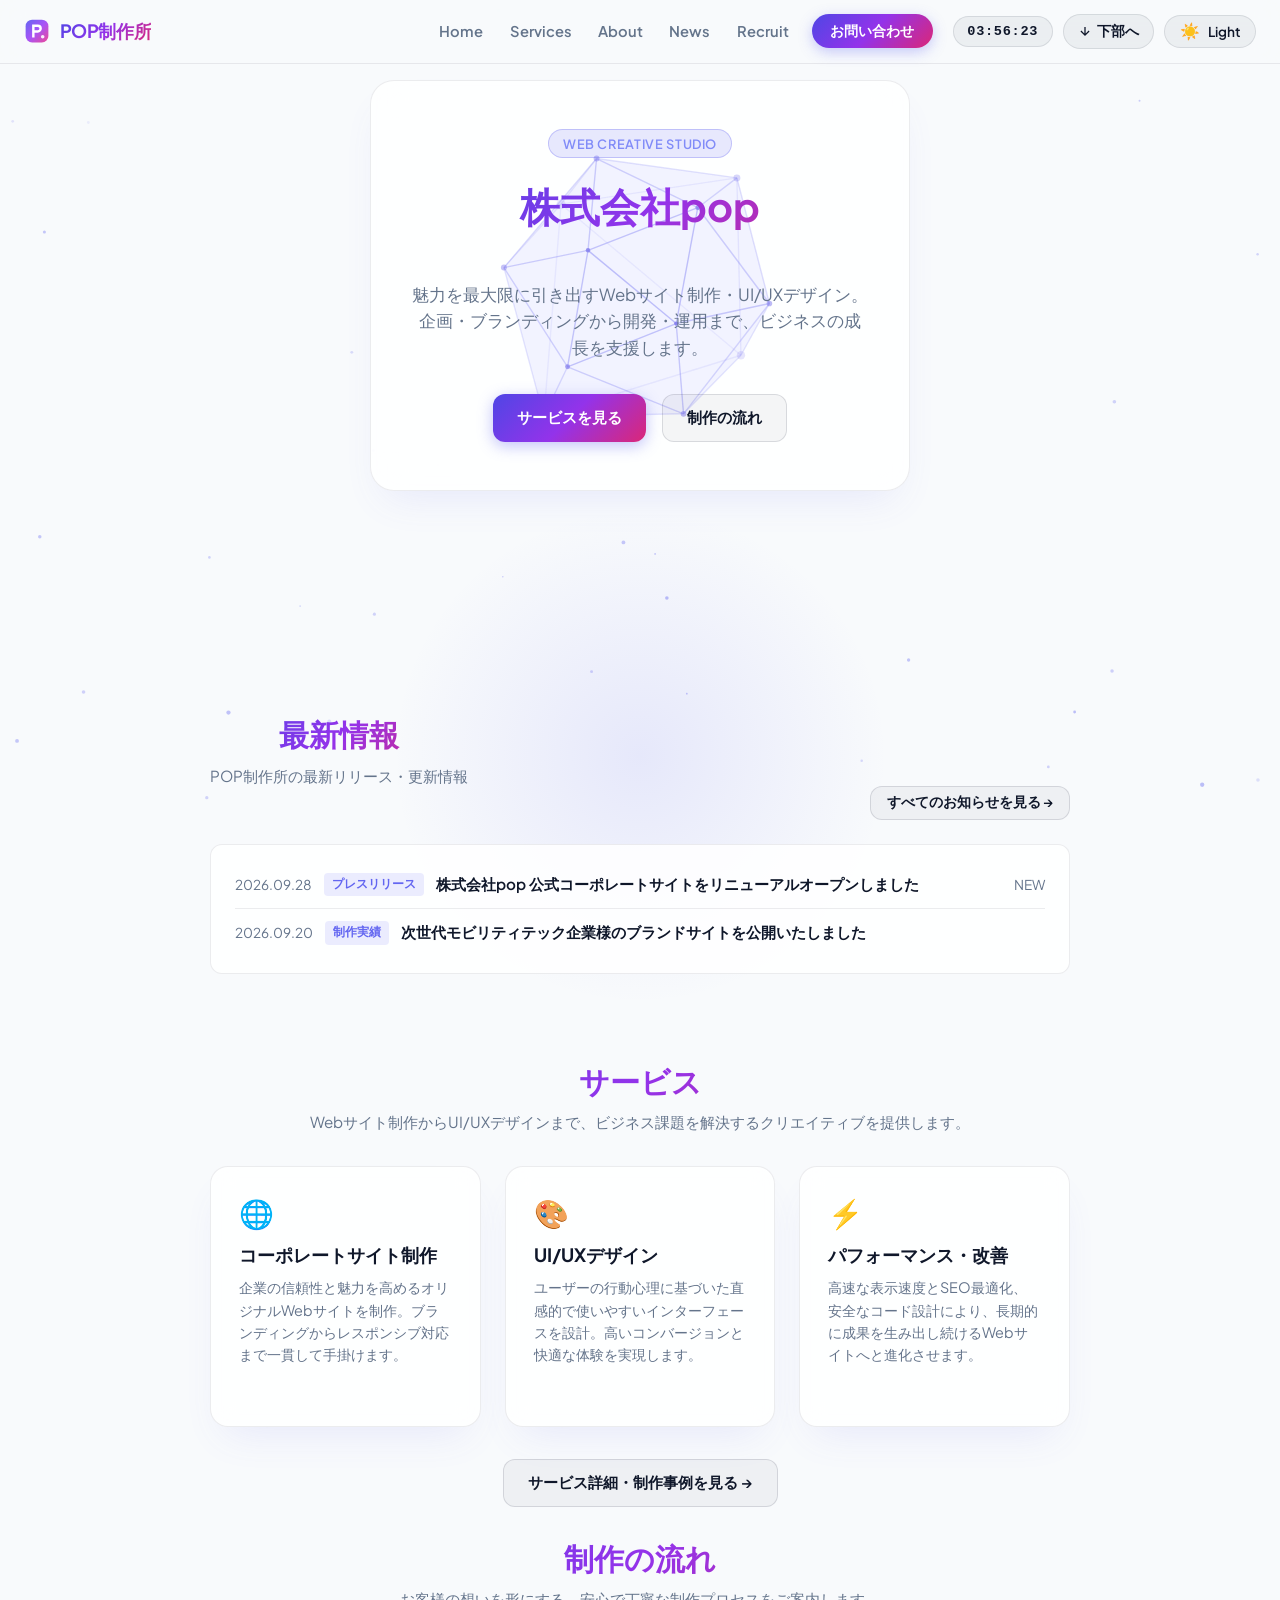
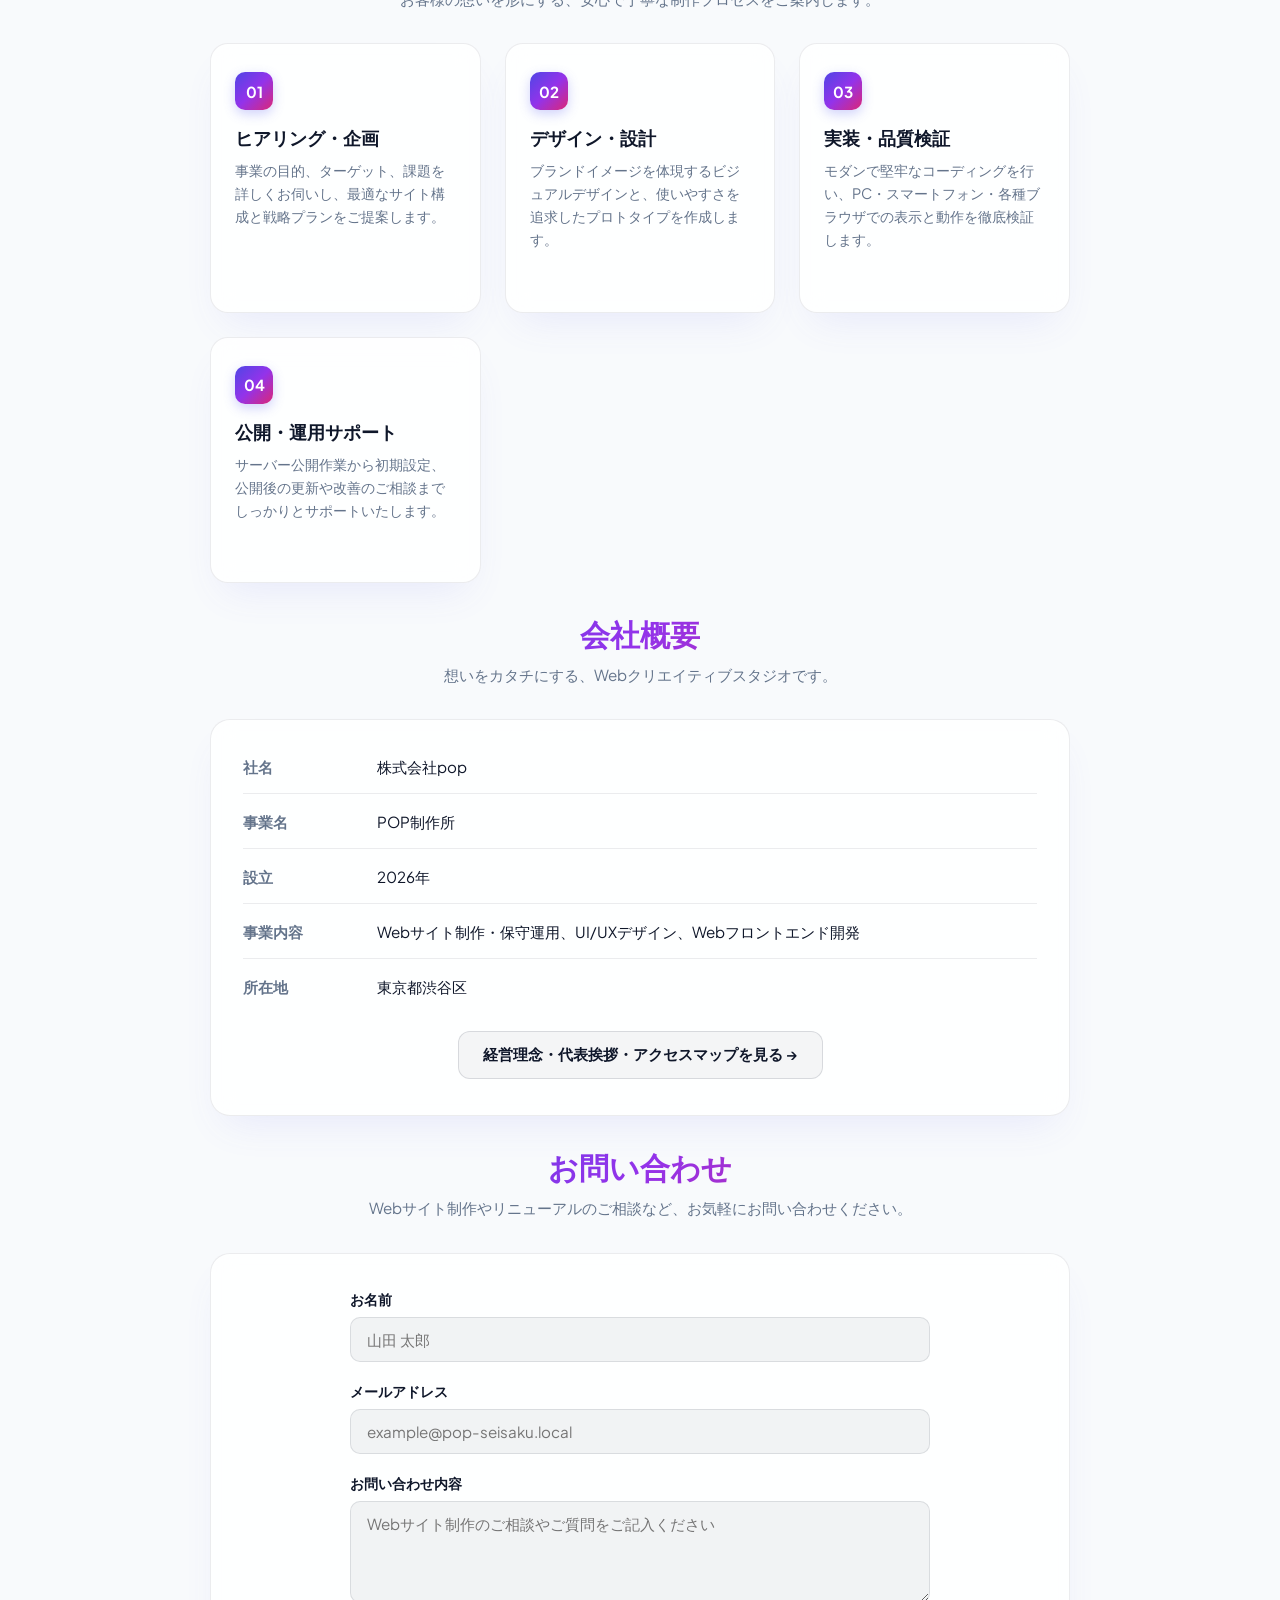
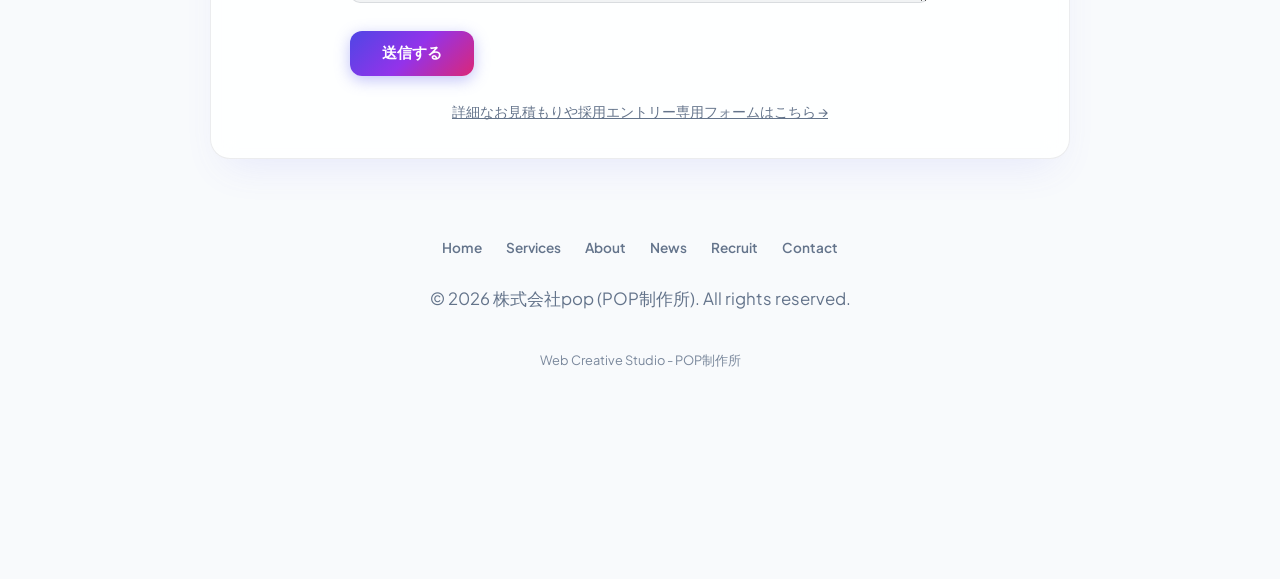
==== commit daa2e109: "feat: implement main pages with multi-page structure (#40)" ====
--- a/index.html
+++ b/index.html
@@ -1182,16 +1182,18 @@
     <div class="header-right">
       <nav class="site-nav" id="site-nav" aria-label="メインナビゲーション">
         <ul class="nav-list">
-          <li class="nav-item"><a href="#services" class="nav-link">サービス</a></li>
-          <li class="nav-item"><a href="#process" class="nav-link">制作の流れ</a></li>
-          <li class="nav-item"><a href="#company" class="nav-link">会社概要</a></li>
+          <li class="nav-item"><a href="index.html" class="nav-link active">Home</a></li>
+          <li class="nav-item"><a href="services.html" class="nav-link">Services</a></li>
+          <li class="nav-item"><a href="about.html" class="nav-link">About</a></li>
+          <li class="nav-item"><a href="news.html" class="nav-link">News</a></li>
+          <li class="nav-item"><a href="recruit.html" class="nav-link">Recruit</a></li>
         </ul>
         <div class="mobile-cta">
-          <a href="#contact" class="btn-cta header-cta mobile-cta-btn">お問い合わせ</a>
+          <a href="contact.html" class="btn-cta header-cta mobile-cta-btn">お問い合わせ</a>
         </div>
       </nav>
 
-      <a href="#contact" class="btn-cta header-cta" id="header-cta-btn">お問い合わせ</a>
+      <a href="contact.html" class="btn-cta header-cta" id="header-cta-btn">お問い合わせ</a>
 
       <div class="header-actions">
         <div id="current-time" class="time-display" aria-label="現在時刻">--:--:--</div>
@@ -1225,6 +1227,33 @@
   </main>
 
   <div class="content-container" id="explore">
+    <section id="news" class="content-section" style="margin-bottom: 3.5rem;">
+      <div style="display: flex; justify-content: space-between; align-items: flex-end; margin-bottom: 1.5rem; flex-wrap: wrap; gap: 1rem;">
+        <div>
+          <h2 class="section-title">最新情報</h2>
+          <p class="section-subtitle">POP制作所の最新リリース・更新情報</p>
+        </div>
+        <a href="news.html" class="btn btn-secondary" style="font-size: 0.85rem; padding: 0.4rem 1rem;">すべてのお知らせを見る →</a>
+      </div>
+      <div style="background: var(--card-bg); border: 1px solid var(--card-border); border-radius: 12px; padding: 1rem 1.5rem;">
+        <div style="display: flex; justify-content: space-between; align-items: center; padding: 0.75rem 0; border-bottom: 1px solid var(--card-border); flex-wrap: wrap; gap: 0.5rem;">
+          <div style="display: flex; align-items: center; gap: 0.75rem;">
+            <time style="font-size: 0.85rem; color: var(--text-muted);">2026.09.28</time>
+            <span style="font-size: 0.75rem; padding: 0.2rem 0.5rem; background: var(--ambient-glow); border-radius: 4px; font-weight: 700; color: #6366f1;">プレスリリース</span>
+            <a href="news.html" style="color: var(--text-main); text-decoration: none; font-weight: 600; font-size: 0.95rem;">株式会社pop 公式コーポレートサイトをリニューアルオープンしました</a>
+          </div>
+          <span style="color: var(--text-muted); font-size: 0.85rem;">NEW</span>
+        </div>
+        <div style="display: flex; justify-content: space-between; align-items: center; padding: 0.75rem 0; flex-wrap: wrap; gap: 0.5rem;">
+          <div style="display: flex; align-items: center; gap: 0.75rem;">
+            <time style="font-size: 0.85rem; color: var(--text-muted);">2026.09.20</time>
+            <span style="font-size: 0.75rem; padding: 0.2rem 0.5rem; background: var(--ambient-glow); border-radius: 4px; font-weight: 700; color: #6366f1;">制作実績</span>
+            <a href="news.html" style="color: var(--text-main); text-decoration: none; font-weight: 600; font-size: 0.95rem;">次世代モビリティテック企業様のブランドサイトを公開いたしました</a>
+          </div>
+        </div>
+      </div>
+    </section>
+
     <section id="services" class="content-section">
       <h2 class="section-title">サービス</h2>
       <p class="section-subtitle">Webサイト制作からUI/UXデザインまで、ビジネス課題を解決するクリエイティブを提供します。</p>
@@ -1244,6 +1273,9 @@
           <h3 class="feature-title">パフォーマンス・改善</h3>
           <p class="feature-desc">高速な表示速度とSEO最適化、安全なコード設計により、長期的に成果を生み出し続けるWebサイトへと進化させます。</p>
         </div>
+      </div>
+      <div style="text-align: center; margin-top: 2rem;">
+        <a href="services.html" class="btn btn-secondary">サービス詳細・制作事例を見る →</a>
       </div>
     </section>
 
@@ -1300,6 +1332,9 @@
             <dd>東京都渋谷区</dd>
           </div>
         </dl>
+        <div style="text-align: center; margin-top: 2rem;">
+          <a href="about.html" class="btn btn-secondary">経営理念・代表挨拶・アクセスマップを見る →</a>
+        </div>
       </div>
     </section>
 
@@ -1322,10 +1357,21 @@
           </div>
           <button type="submit" class="btn btn-primary contact-submit-btn">送信する</button>
         </form>
+        <div style="text-align: center; margin-top: 1.5rem;">
+          <a href="contact.html" style="color: var(--text-muted); font-size: 0.9rem; text-decoration: underline;">詳細なお見積もりや採用エントリー専用フォームはこちら →</a>
+        </div>
       </div>
     </section>
 
     <footer class="site-footer">
+      <ul class="footer-nav" style="display: flex; justify-content: center; flex-wrap: wrap; gap: 1.5rem; margin-bottom: 1.5rem; list-style: none;">
+        <li><a href="index.html" style="color: var(--text-muted); text-decoration: none; font-weight: 600;">Home</a></li>
+        <li><a href="services.html" style="color: var(--text-muted); text-decoration: none; font-weight: 600;">Services</a></li>
+        <li><a href="about.html" style="color: var(--text-muted); text-decoration: none; font-weight: 600;">About</a></li>
+        <li><a href="news.html" style="color: var(--text-muted); text-decoration: none; font-weight: 600;">News</a></li>
+        <li><a href="recruit.html" style="color: var(--text-muted); text-decoration: none; font-weight: 600;">Recruit</a></li>
+        <li><a href="contact.html" style="color: var(--text-muted); text-decoration: none; font-weight: 600;">Contact</a></li>
+      </ul>
       <p>© <span id="current-year">2026</span> 株式会社pop (POP制作所). All rights reserved.</p>
       <p class="footer-note">Web Creative Studio - POP制作所</p>
     </footer>
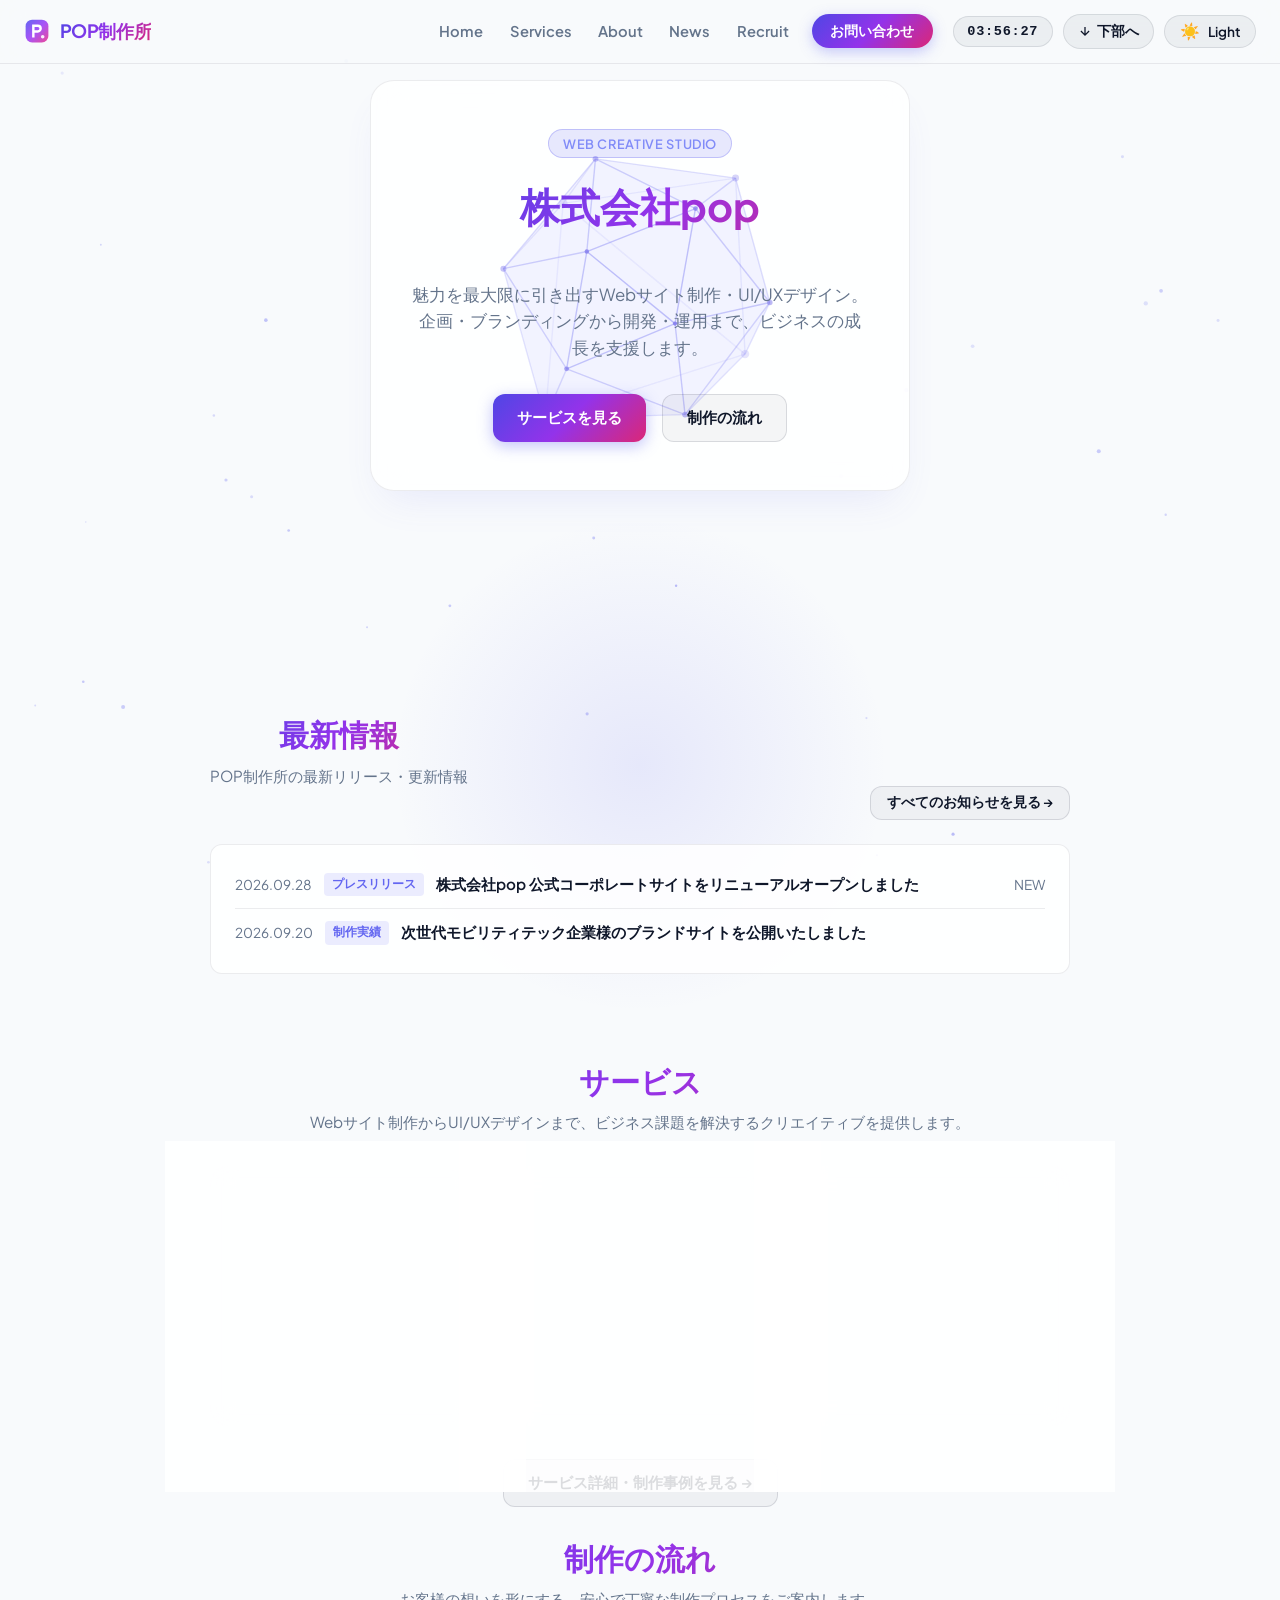
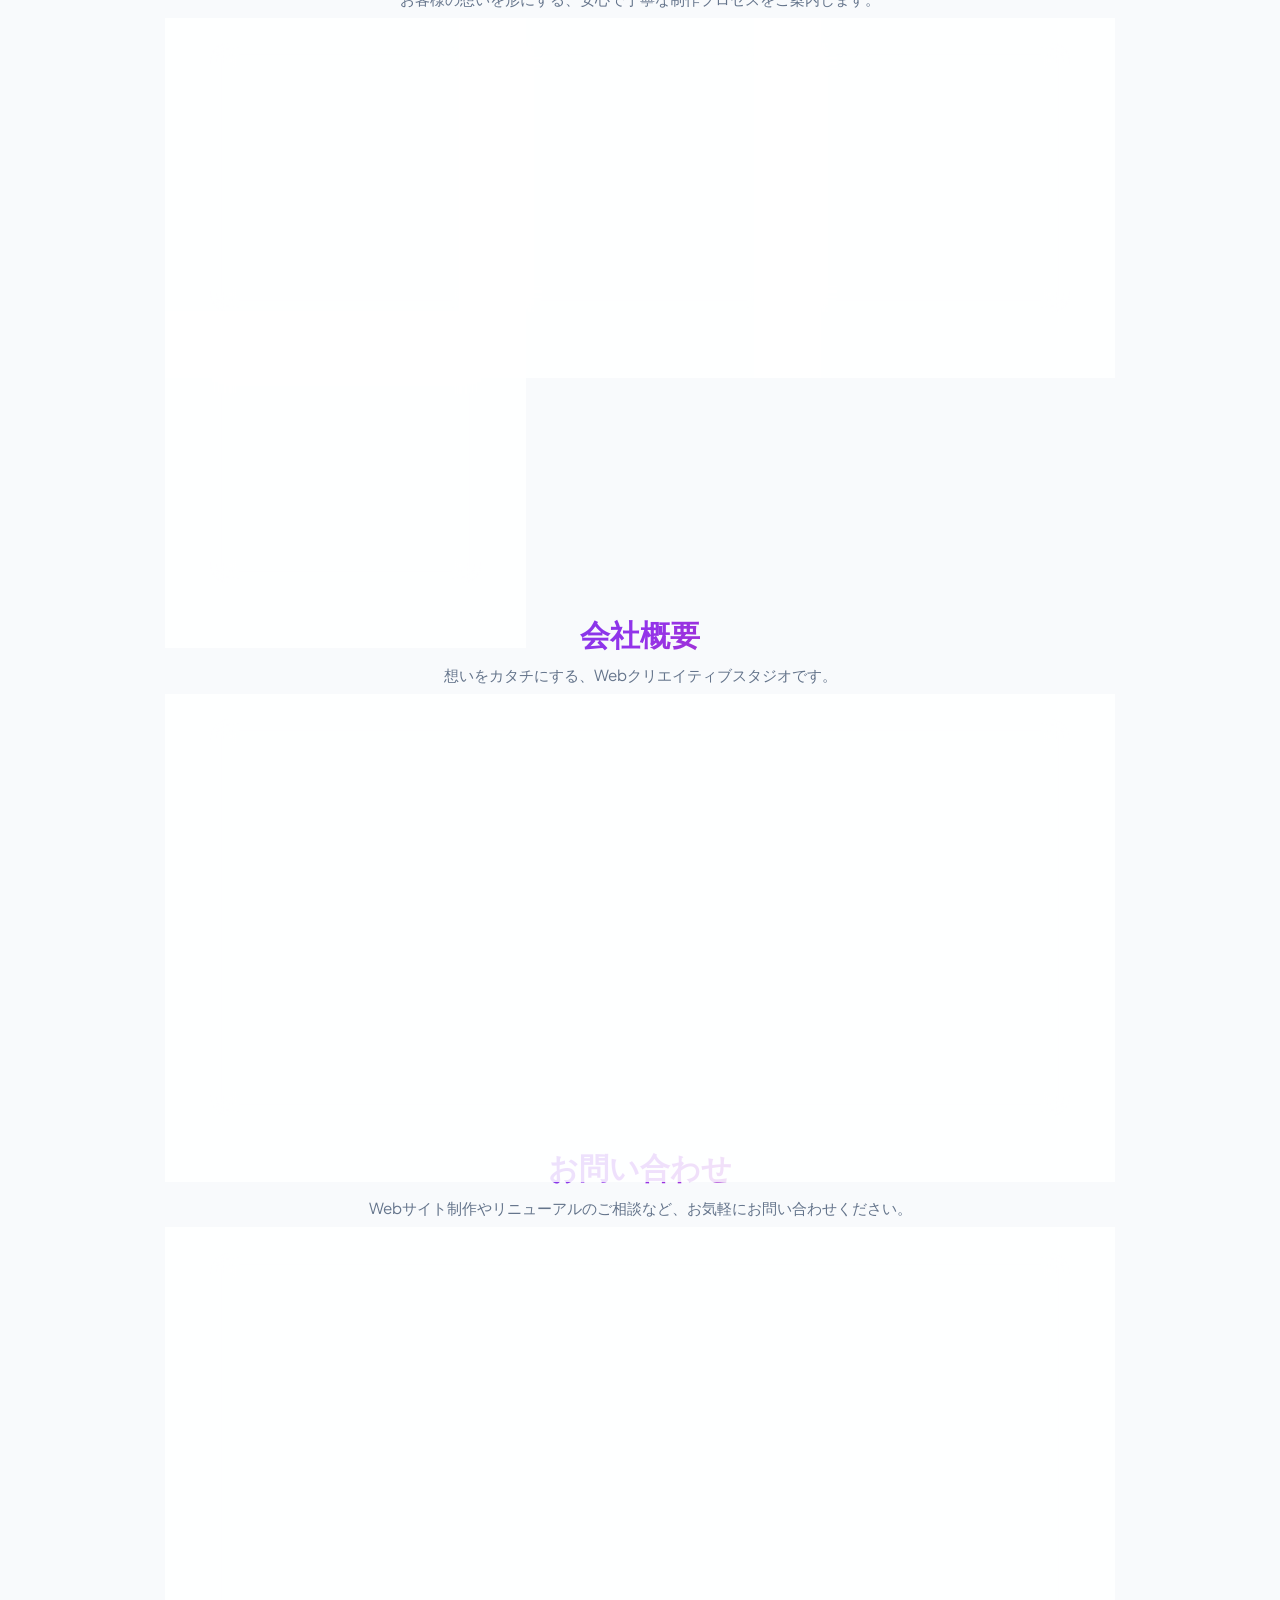
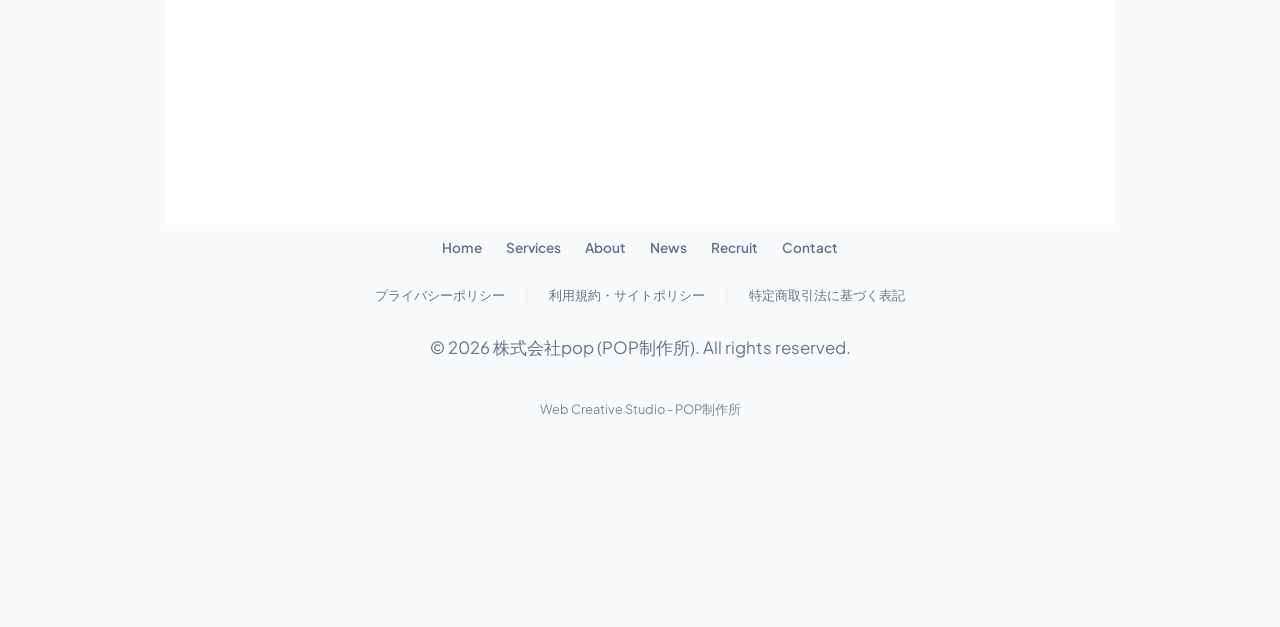
==== commit dca28827: "feat: implement legal and compliance pages (#41)" ====
--- a/index.html
+++ b/index.html
@@ -1372,6 +1372,13 @@
         <li><a href="recruit.html" style="color: var(--text-muted); text-decoration: none; font-weight: 600;">Recruit</a></li>
         <li><a href="contact.html" style="color: var(--text-muted); text-decoration: none; font-weight: 600;">Contact</a></li>
       </ul>
+      <div style="display: flex; justify-content: center; gap: 1.25rem; margin-bottom: 1.5rem; flex-wrap: wrap; font-size: 0.82rem;">
+        <a href="privacy.html" style="color: var(--text-muted); text-decoration: none;">プライバシーポリシー</a>
+        <span style="color: var(--card-border);">|</span>
+        <a href="terms.html" style="color: var(--text-muted); text-decoration: none;">利用規約・サイトポリシー</a>
+        <span style="color: var(--card-border);">|</span>
+        <a href="tokushoho.html" style="color: var(--text-muted); text-decoration: none;">特定商取引法に基づく表記</a>
+      </div>
       <p>© <span id="current-year">2026</span> 株式会社pop (POP制作所). All rights reserved.</p>
       <p class="footer-note">Web Creative Studio - POP制作所</p>
     </footer>
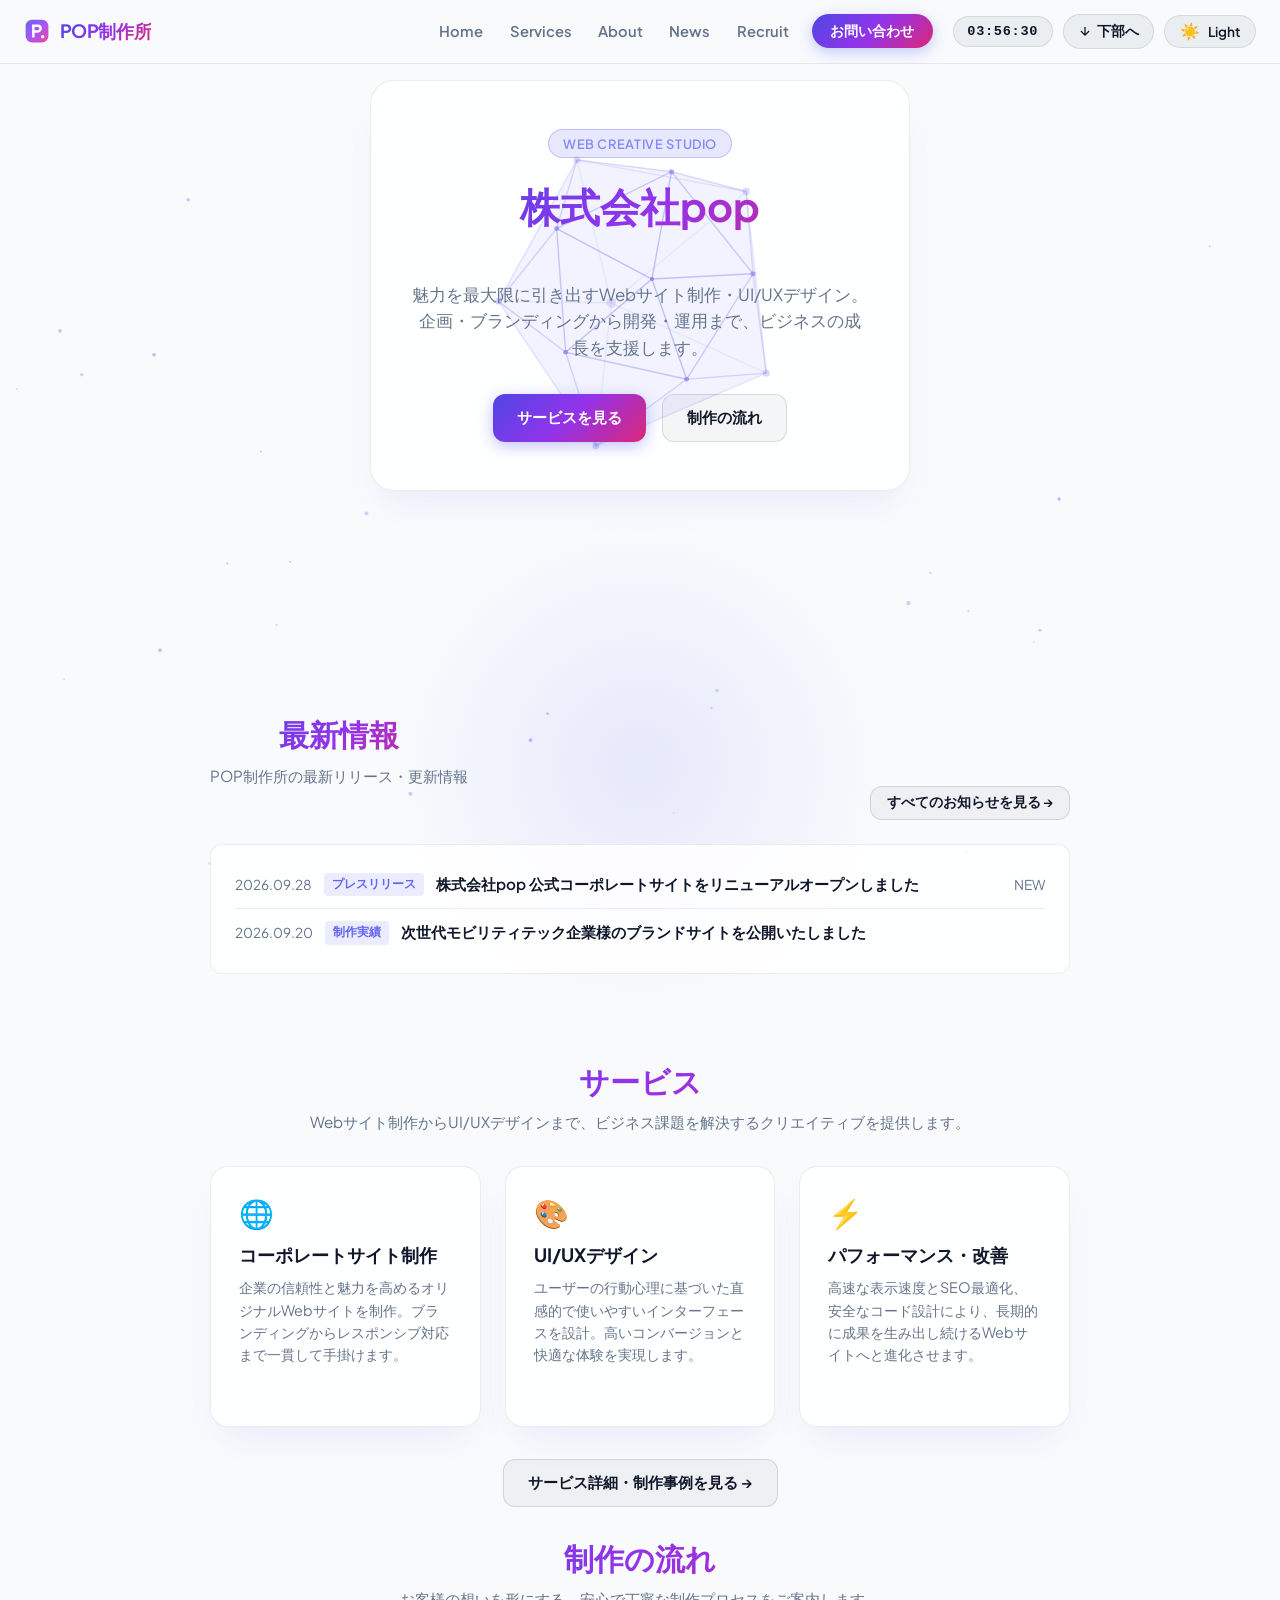
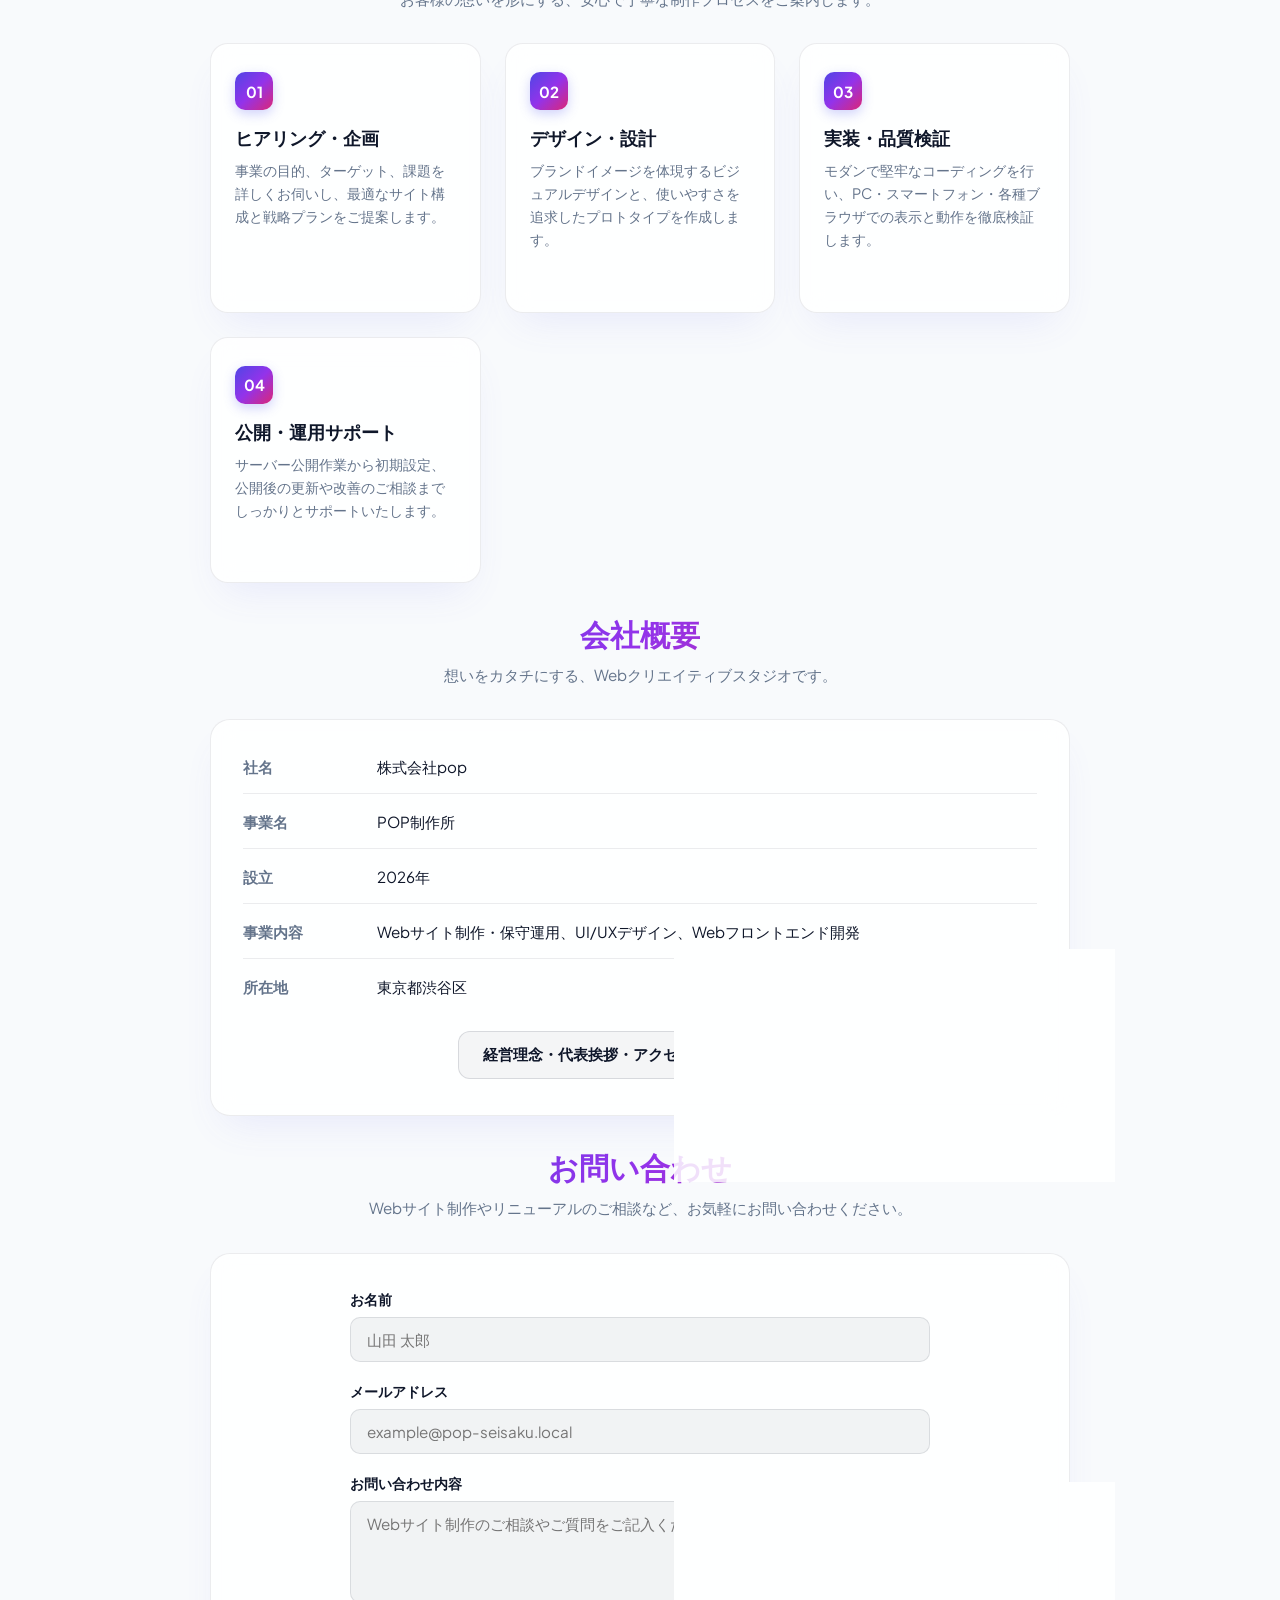
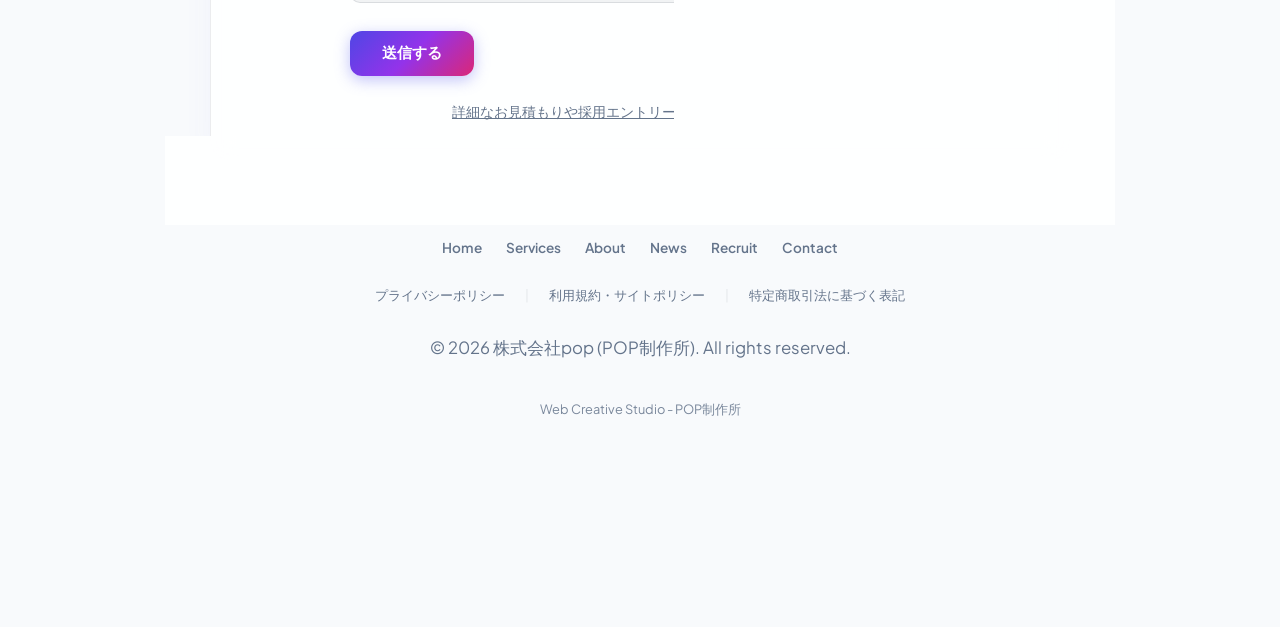
==== commit fcb32cbc: "feat: setup SEO, analytics, OGP, and responsive design (#42)" ====
--- a/index.html
+++ b/index.html
@@ -10,6 +10,12 @@
   <meta property="og:description" content="株式会社pop（POP制作所）は、魅力を最大限に引き出すWebサイト制作・UI/UXデザインを手掛ける制作スタジオです。企画・デザインから実装・運用まで一貫してサポートします。">
   <meta property="og:type" content="website">
   <meta property="og:url" content="https://r-emahh.github.io/myweb/">
+  <meta property="og:site_name" content="株式会社pop (POP制作所)">
+  <meta property="og:image" content="https://r-emahh.github.io/myweb/public/og-image.svg">
+  <meta name="twitter:card" content="summary_large_image">
+  <meta name="twitter:title" content="株式会社pop - POP制作所 | Webサイト制作・UI/UXデザイン">
+  <meta name="twitter:description" content="株式会社pop（POP制作所）は、魅力を最大限に引き出すWebサイト制作・UI/UXデザインを手掛ける制作スタジオです。">
+  <meta name="twitter:image" content="https://r-emahh.github.io/myweb/public/og-image.svg">
   <script>
     /* FOUC (Flash of Unstyled Content) 防止のための初期テーマ判定 */
     (function () {
@@ -2041,6 +2047,7 @@
       })();
     })();
   </script>
+  <script src="public/js/analytics.js"></script>
 </body>
 </html>
 
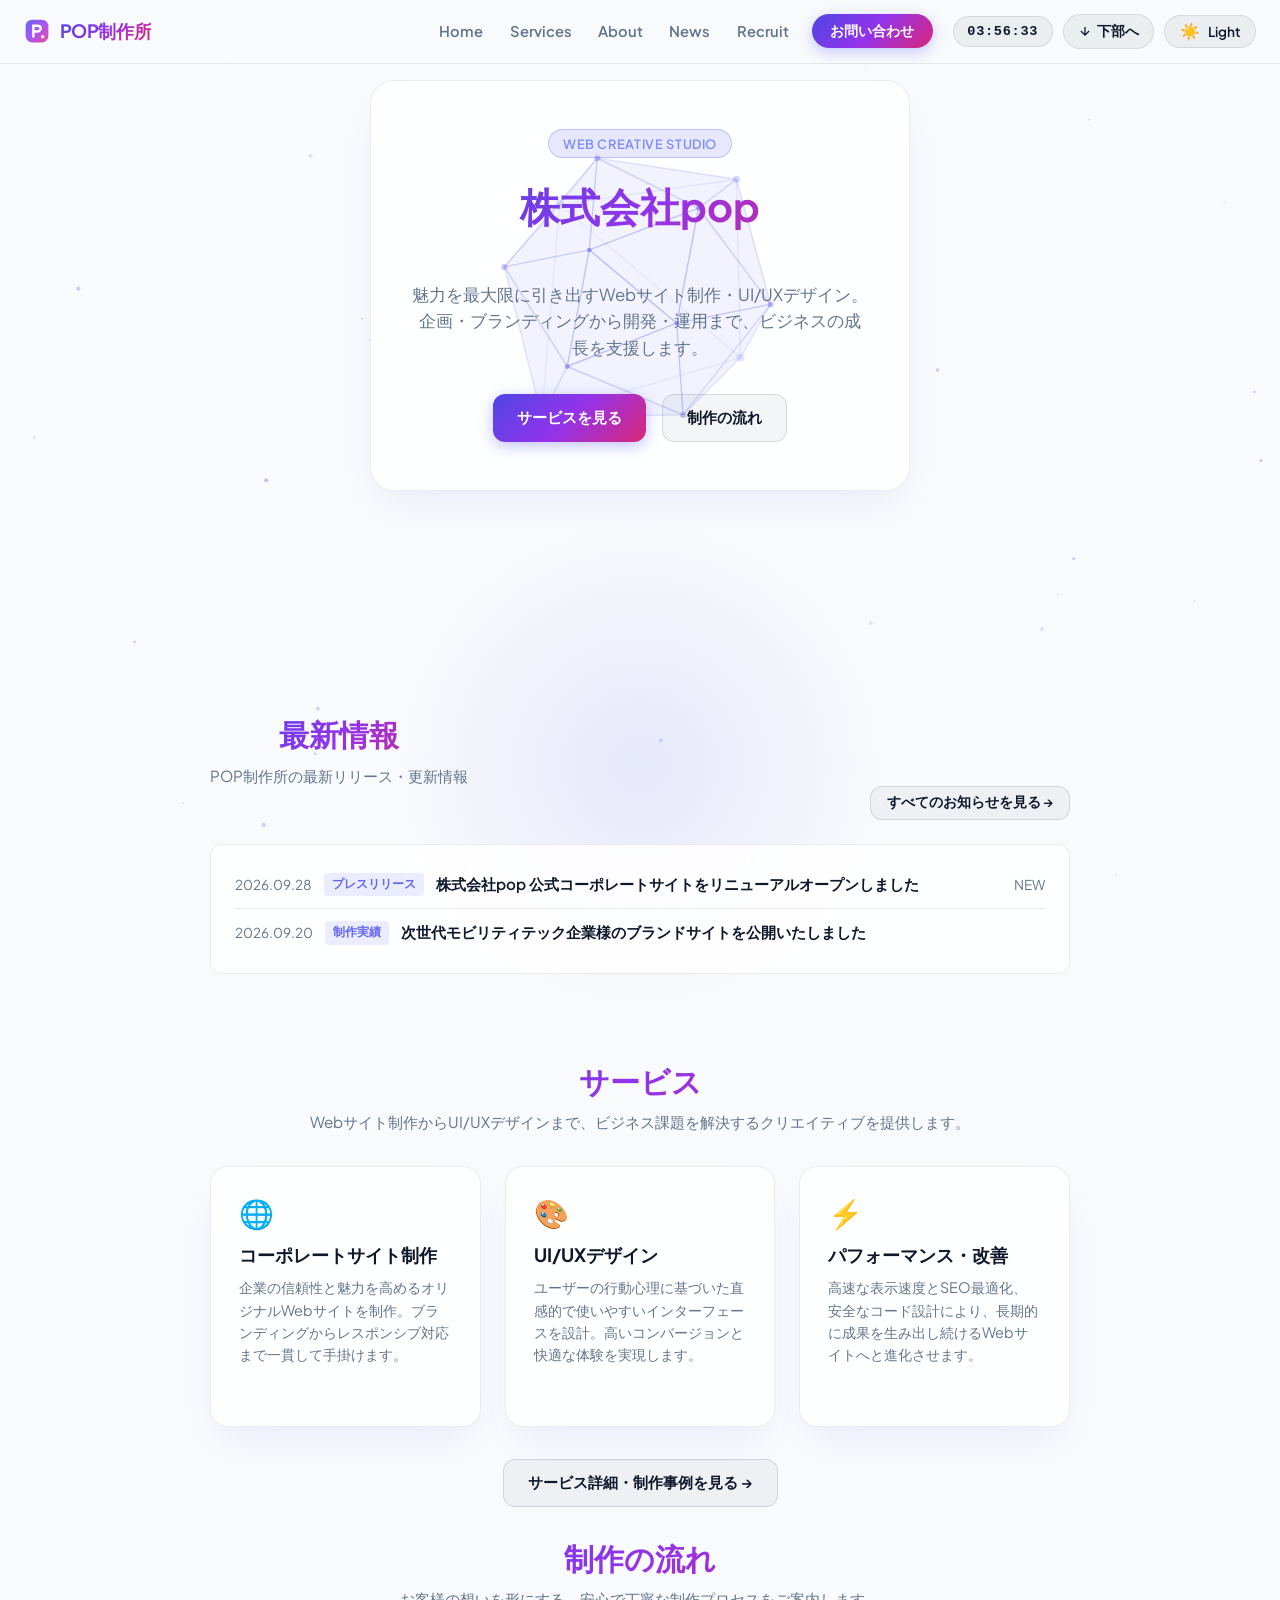
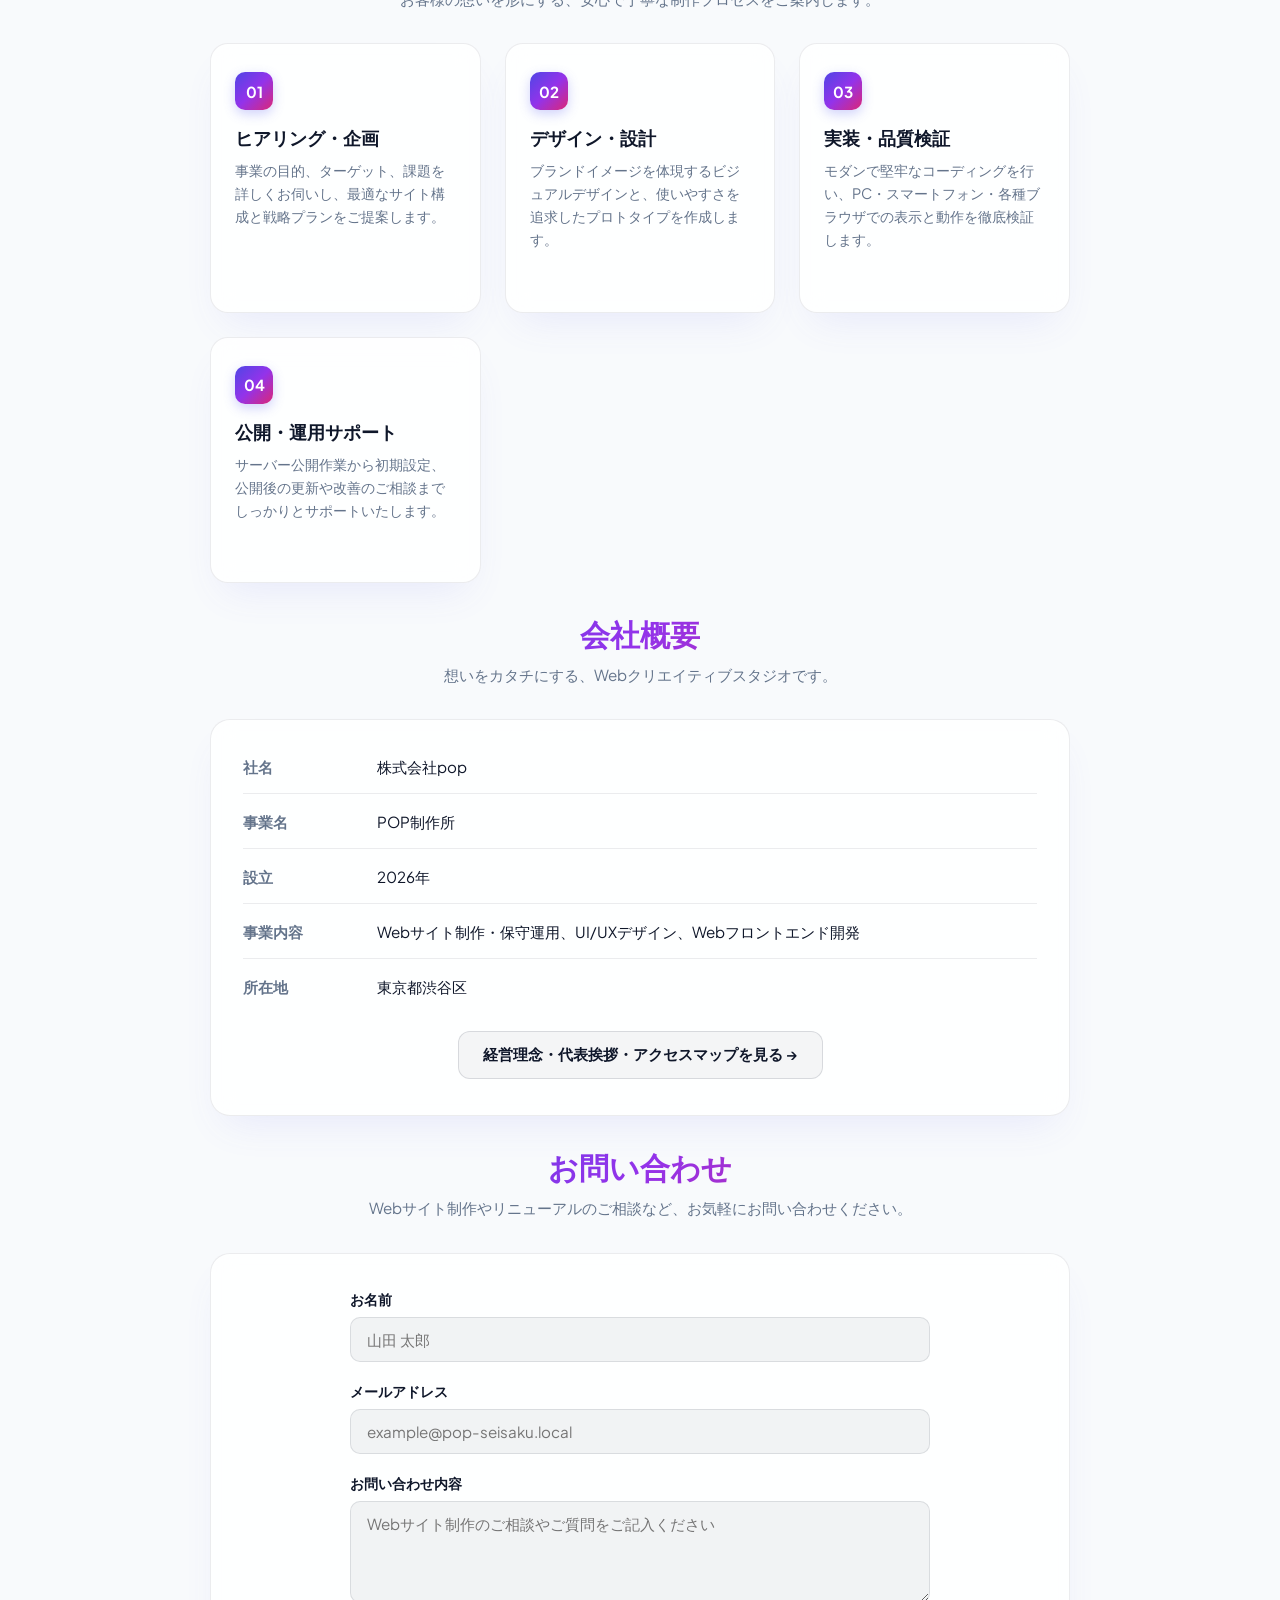
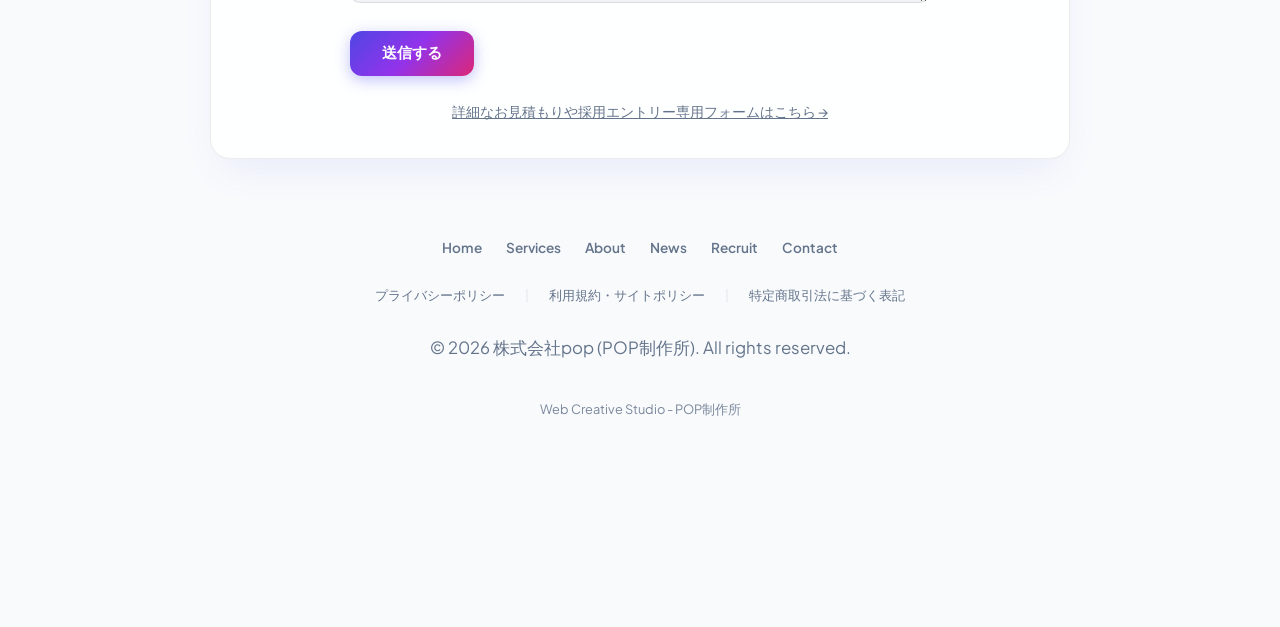
==== commit 9f014f39: "feat: unify header structure, styles, and behaviors across all pages (#48)" ====
--- a/index.html
+++ b/index.html
@@ -1168,7 +1168,7 @@
   <canvas id="particle-canvas" class="particle-canvas" aria-hidden="true"></canvas>
   <header class="site-header" id="site-header">
     <div class="header-left">
-      <a href="#" class="brand-logo" id="brand-logo" aria-label="POP制作所 ホーム">
+      <a href="index.html" class="brand-logo" id="brand-logo" aria-label="POP制作所 ホーム">
         <svg class="logo-img" viewBox="0 0 32 32" width="26" height="26" fill="none" aria-hidden="true">
           <defs>
             <linearGradient id="pop-logo-gradient" x1="2" y1="2" x2="30" y2="30" gradientUnits="userSpaceOnUse">
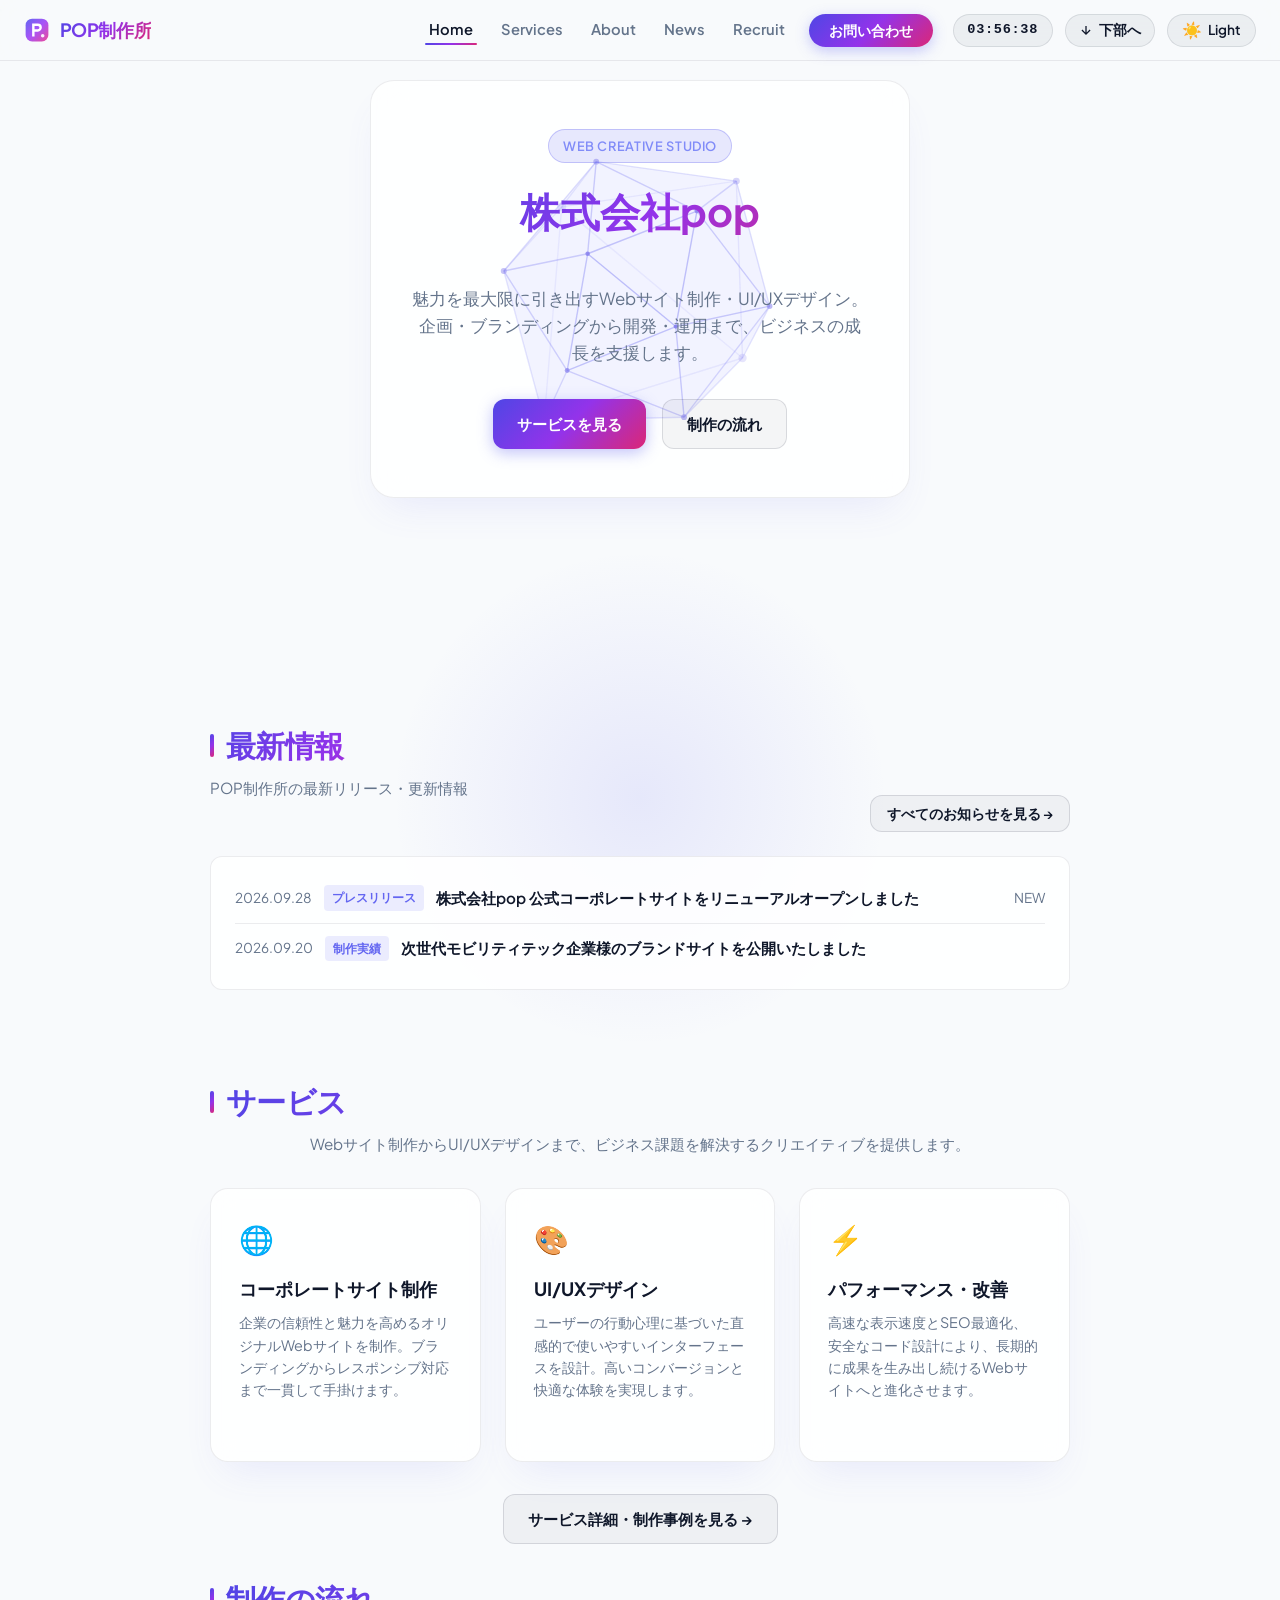
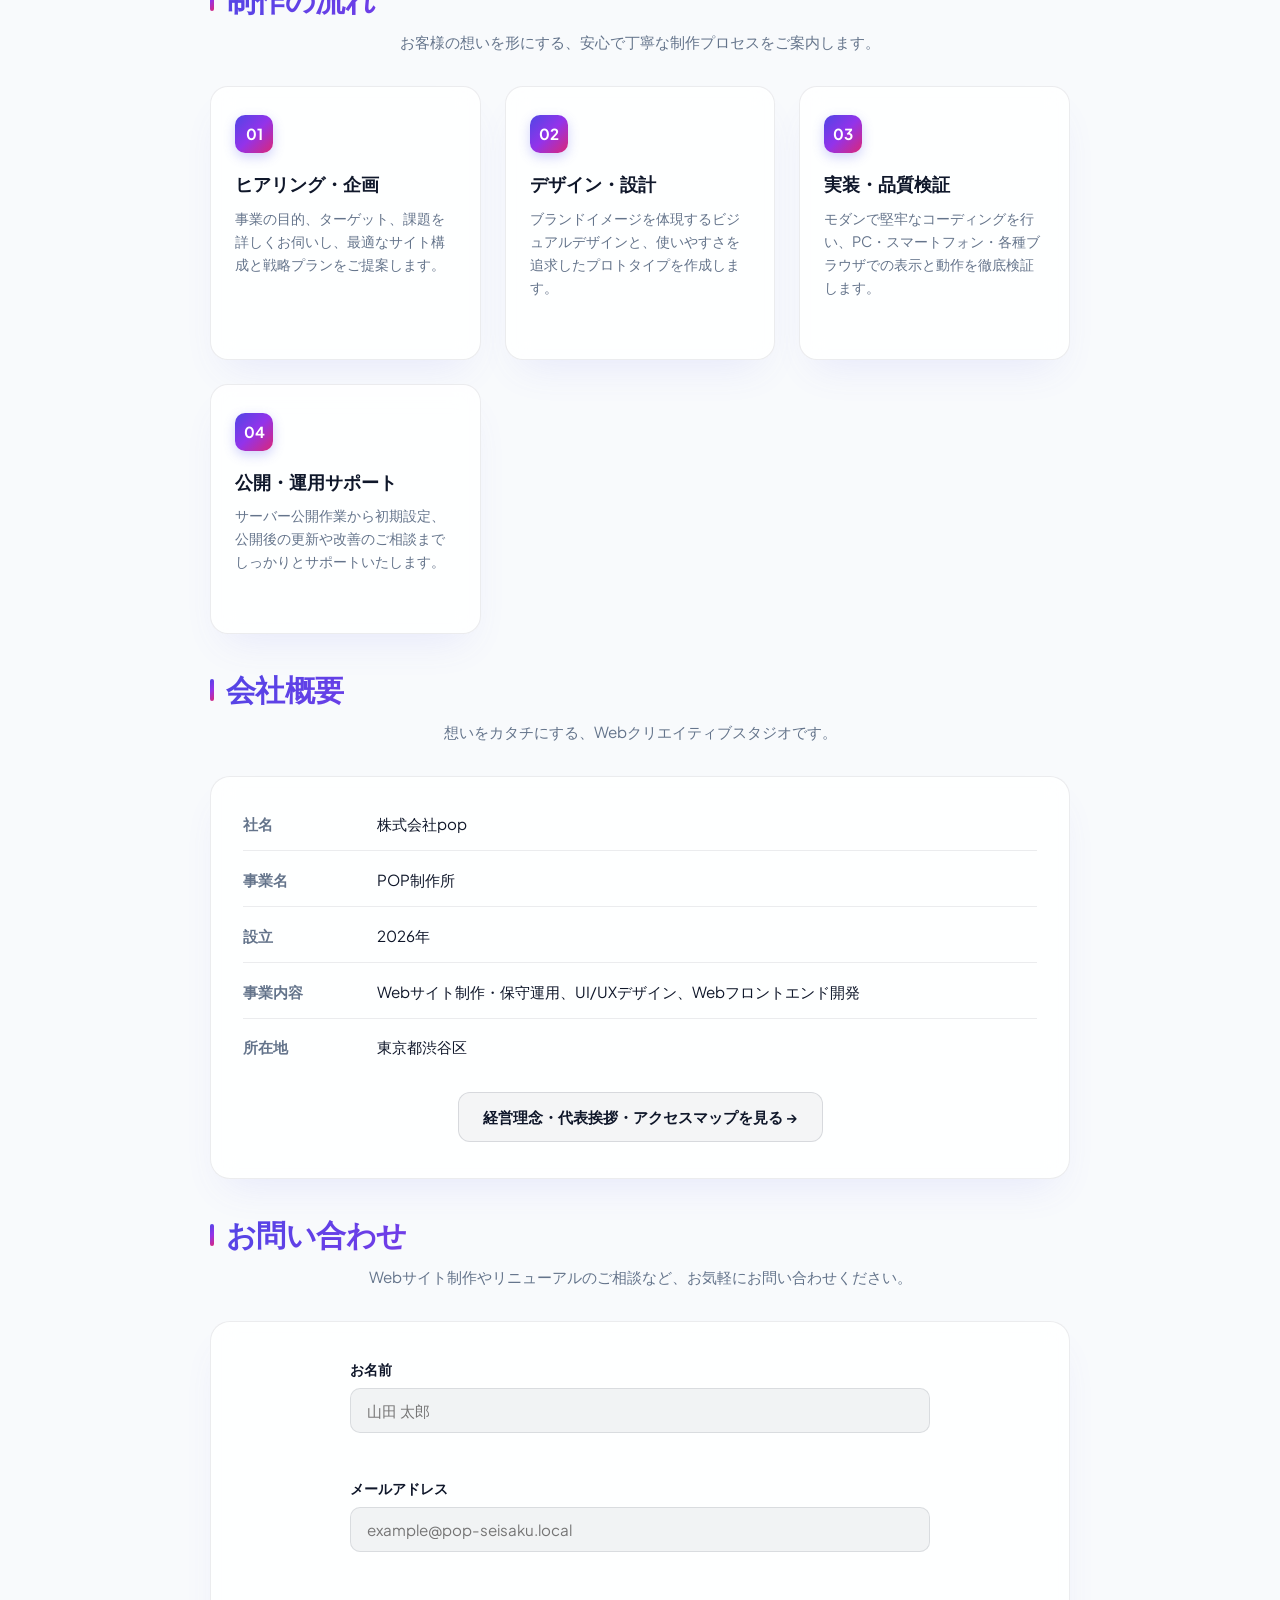
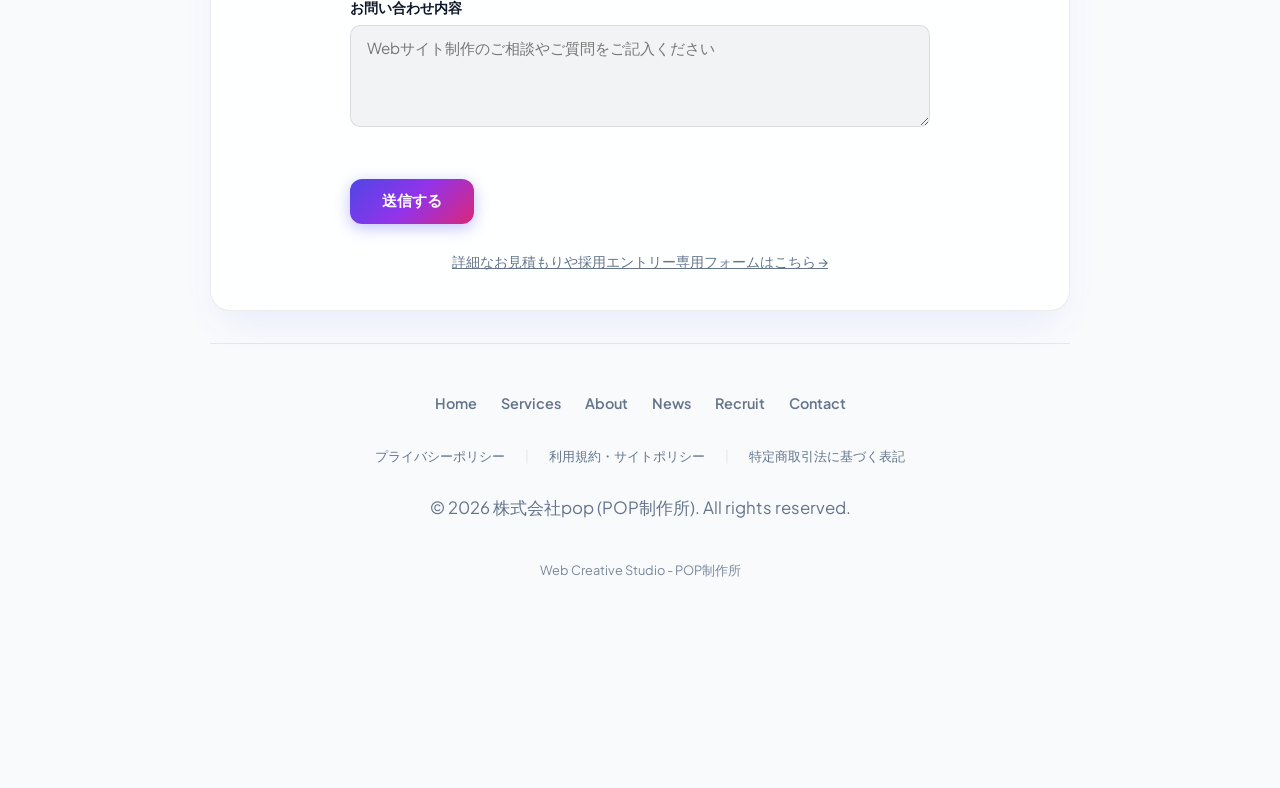
==== commit 84b87e05: "fix: unify header style, sizing, and active underline across all pages (#52)" ====
--- a/index.html
+++ b/index.html
@@ -33,6 +33,7 @@
   <link rel="preconnect" href="https://fonts.googleapis.com">
   <link rel="preconnect" href="https://fonts.gstatic.com" crossorigin>
   <link href="https://fonts.googleapis.com/css2?family=Plus+Jakarta+Sans:wght@400;600;700&display=swap" rel="stylesheet">
+  <link rel="stylesheet" href="public/css/common.css">
   <style>
     :root,
     [data-theme="dark"] {
@@ -180,6 +181,7 @@
       text-decoration: none;
       cursor: pointer;
       outline: none;
+      line-height: 1.2;
       transition: opacity 0.2s ease, transform 0.2s ease;
     }
 
@@ -204,6 +206,7 @@
       font-weight: 700;
       font-size: 1.15rem;
       letter-spacing: -0.02em;
+      line-height: 1.2;
       background: var(--accent-gradient);
       -webkit-background-clip: text;
       -webkit-text-fill-color: transparent;
@@ -240,10 +243,11 @@
       position: relative;
       font-size: 0.92rem;
       font-weight: 600;
+      line-height: 1.2;
       color: var(--text-muted);
       text-decoration: none;
       cursor: pointer;
-      padding: 0.35rem 0.2rem;
+      padding: 0.4rem 0.25rem;
       transition: color 0.2s ease;
       white-space: nowrap;
     }
@@ -266,8 +270,13 @@
     }
 
     .nav-link:hover::after,
-    .nav-link:focus-visible::after {
+    .nav-link:focus-visible::after,
+    .nav-link.active::after {
       width: 100%;
+    }
+
+    .nav-link.active {
+      color: var(--text-main);
     }
 
     .nav-link:focus-visible {
@@ -277,13 +286,15 @@
     }
 
     /* Header CTA Button (Issue #31) */
-    .header-cta {
+    .header-cta,
+    .btn-cta.header-cta {
       display: inline-flex;
       align-items: center;
       justify-content: center;
-      padding: 0.45rem 1.15rem;
-      font-size: 0.88rem;
+      padding: 0.5rem 1.25rem;
+      font-size: 0.9rem;
       font-weight: 600;
+      line-height: 1.2;
       color: #ffffff !important;
       background: var(--accent-gradient);
       border-radius: 9999px;
@@ -294,17 +305,20 @@
       white-space: nowrap;
     }
 
-    .header-cta:hover {
+    .header-cta:hover,
+    .btn-cta.header-cta:hover {
       transform: translateY(-1px);
       box-shadow: 0 6px 18px rgba(99, 102, 241, 0.45);
       filter: brightness(1.08);
     }
 
-    .header-cta:active {
+    .header-cta:active,
+    .btn-cta.header-cta:active {
       transform: translateY(0);
     }
 
-    .header-cta:focus-visible {
+    .header-cta:focus-visible,
+    .btn-cta.header-cta:focus-visible {
       outline: 2px solid #6366f1;
       outline-offset: 2px;
     }
@@ -360,7 +374,7 @@
     .header-actions {
       display: flex;
       align-items: center;
-      gap: 0.65rem;
+      gap: 0.75rem;
     }
 
     /* Clock Display (Issue #22) */
@@ -368,6 +382,7 @@
       font-family: ui-monospace, SFMono-Regular, Menlo, Monaco, Consolas, "Liberation Mono", monospace;
       font-size: 0.85rem;
       font-weight: 600;
+      line-height: 1.2;
       padding: 0.45rem 0.85rem;
       border-radius: 9999px;
       background: var(--toggle-bg);
@@ -382,8 +397,8 @@
     .theme-toggle-btn {
       display: inline-flex;
       align-items: center;
-      gap: 0.5rem;
-      padding: 0.45rem 0.9rem;
+      gap: 0.4rem;
+      padding: 0.45rem 0.85rem;
       border-radius: 9999px;
       background: var(--toggle-bg);
       border: 1px solid var(--toggle-border);
@@ -391,8 +406,9 @@
       font-family: inherit;
       font-size: 0.85rem;
       font-weight: 600;
+      line-height: 1.2;
       cursor: pointer;
-      transition: all 0.2s ease;
+      transition: background-color 0.2s ease, border-color 0.2s ease;
       user-select: none;
     }
 
@@ -424,6 +440,7 @@
       font-family: inherit;
       font-size: 0.85rem;
       font-weight: 600;
+      line-height: 1.2;
       cursor: pointer;
       transition: all 0.2s ease;
       user-select: none;
--- a/public/css/common.css
+++ b/public/css/common.css
@@ -0,0 +1,739 @@
+/* common.css - POP制作所 共通スタイルシート */
+
+:root,
+[data-theme="dark"] {
+  --bg: #090d16;
+  --header-bg: rgba(9, 13, 22, 0.85);
+  --card-bg: rgba(255, 255, 255, 0.05);
+  --card-border: rgba(255, 255, 255, 0.12);
+  --card-shadow: 0 20px 40px -15px rgba(0, 0, 0, 0.5);
+  --text-main: #f3f4f6;
+  --text-muted: #9ca3af;
+  --accent-primary: #6366f1;
+  --accent-secondary: #a855f7;
+  --accent-pink: #ec4899;
+  --accent-gradient: linear-gradient(135deg, #6366f1 0%, #a855f7 50%, #ec4899 100%);
+  --ambient-glow: rgba(99, 102, 241, 0.15);
+  --toggle-bg: rgba(255, 255, 255, 0.08);
+  --toggle-border: rgba(255, 255, 255, 0.16);
+  --toggle-hover: rgba(255, 255, 255, 0.14);
+  --input-bg: rgba(255, 255, 255, 0.07);
+  --input-border: rgba(255, 255, 255, 0.18);
+  --badge-bg: rgba(99, 102, 241, 0.18);
+  --badge-border: rgba(99, 102, 241, 0.35);
+}
+
+[data-theme="light"] {
+  --bg: #f8fafc;
+  --header-bg: rgba(248, 250, 252, 0.9);
+  --card-bg: rgba(255, 255, 255, 0.9);
+  --card-border: rgba(15, 23, 42, 0.08);
+  --card-shadow: 0 20px 40px -15px rgba(99, 102, 241, 0.12);
+  --text-main: #0f172a;
+  --text-muted: #64748b;
+  --accent-primary: #4f46e5;
+  --accent-secondary: #9333ea;
+  --accent-pink: #db2777;
+  --accent-gradient: linear-gradient(135deg, #4f46e5 0%, #9333ea 50%, #db2777 100%);
+  --ambient-glow: rgba(99, 102, 241, 0.12);
+  --toggle-bg: rgba(15, 23, 42, 0.05);
+  --toggle-border: rgba(15, 23, 42, 0.1);
+  --toggle-hover: rgba(15, 23, 42, 0.1);
+  --input-bg: rgba(15, 23, 42, 0.03);
+  --input-border: rgba(15, 23, 42, 0.15);
+  --badge-bg: rgba(79, 70, 229, 0.08);
+  --badge-border: rgba(79, 70, 229, 0.2);
+}
+
+* {
+  box-sizing: border-box;
+  margin: 0;
+  padding: 0;
+}
+
+html {
+  scroll-behavior: smooth;
+  overflow-x: hidden;
+}
+
+body {
+  font-family: 'Plus Jakarta Sans', -apple-system, BlinkMacSystemFont, 'Segoe UI', Roboto, 'Helvetica Neue', Arial, sans-serif;
+  background-color: var(--bg);
+  color: var(--text-main);
+  min-height: 100vh;
+  display: flex;
+  flex-direction: column;
+  position: relative;
+  overflow-x: hidden;
+  transition: background-color 0.3s ease, color 0.3s ease;
+  line-height: 1.6;
+}
+
+/* Floating Particles Effect (Issue #12) */
+.particle-canvas {
+  position: fixed;
+  top: 0;
+  left: 0;
+  width: 100vw;
+  height: 100vh;
+  pointer-events: none;
+  z-index: 0;
+  contain: strict;
+  transform: translateZ(0);
+  will-change: transform;
+}
+
+@media (prefers-reduced-motion: reduce) {
+  .particle-canvas {
+    display: none !important;
+  }
+}
+
+/* Header */
+.site-header {
+  position: fixed;
+  top: 0;
+  left: 0;
+  width: 100%;
+  z-index: 100;
+  background: var(--header-bg);
+  backdrop-filter: blur(12px);
+  -webkit-backdrop-filter: blur(12px);
+  border-bottom: 1px solid var(--card-border);
+  display: flex;
+  align-items: center;
+  justify-content: space-between;
+  padding: 0.85rem 1.5rem;
+  transition: background-color 0.3s ease, border-color 0.3s ease;
+}
+
+.header-left {
+  display: flex;
+  align-items: center;
+  gap: 0.75rem;
+  flex-shrink: 0;
+}
+
+.brand-logo {
+  display: inline-flex;
+  align-items: center;
+  gap: 0.6rem;
+  text-decoration: none;
+  cursor: pointer;
+  outline: none;
+  line-height: 1.2;
+  transition: opacity 0.2s ease, transform 0.2s ease;
+}
+
+.brand-logo:hover {
+  opacity: 0.85;
+  transform: translateY(-1px);
+}
+
+.brand-logo:focus-visible {
+  outline: 2px solid #6366f1;
+  outline-offset: 4px;
+  border-radius: 4px;
+}
+
+.logo-img {
+  width: 26px;
+  height: 26px;
+  object-fit: contain;
+}
+
+.brand-title {
+  font-weight: 700;
+  font-size: 1.15rem;
+  letter-spacing: -0.02em;
+  line-height: 1.2;
+  background: var(--accent-gradient);
+  -webkit-background-clip: text;
+  -webkit-text-fill-color: transparent;
+  user-select: none;
+}
+
+.header-right {
+  display: flex;
+  align-items: center;
+  gap: 1.25rem;
+}
+
+.site-nav {
+  display: flex;
+  align-items: center;
+}
+
+.nav-list {
+  display: flex;
+  align-items: center;
+  list-style: none;
+  gap: 1.25rem;
+  margin: 0;
+  padding: 0;
+}
+
+.nav-item {
+  display: flex;
+  align-items: center;
+}
+
+.nav-link {
+  position: relative;
+  font-size: 0.92rem;
+  font-weight: 600;
+  line-height: 1.2;
+  color: var(--text-muted);
+  text-decoration: none;
+  cursor: pointer;
+  padding: 0.4rem 0.25rem;
+  transition: color 0.2s ease;
+  white-space: nowrap;
+}
+
+.nav-link:hover,
+.nav-link:focus-visible {
+  color: var(--text-main);
+}
+
+.nav-link::after {
+  content: '';
+  position: absolute;
+  bottom: 0;
+  left: 0;
+  width: 0%;
+  height: 2px;
+  background: var(--accent-gradient);
+  border-radius: 2px;
+  transition: width 0.25s cubic-bezier(0.4, 0, 0.2, 1);
+}
+
+.nav-link:hover::after,
+.nav-link:focus-visible::after,
+.nav-link.active::after {
+  width: 100%;
+}
+
+.nav-link.active {
+  color: var(--text-main);
+}
+
+.nav-link:focus-visible {
+  outline: 2px solid #6366f1;
+  outline-offset: 4px;
+  border-radius: 2px;
+}
+
+.header-cta,
+.btn-cta.header-cta {
+  display: inline-flex;
+  align-items: center;
+  justify-content: center;
+  padding: 0.5rem 1.25rem;
+  font-size: 0.9rem;
+  font-weight: 600;
+  line-height: 1.2;
+  color: #ffffff !important;
+  background: var(--accent-gradient);
+  border-radius: 9999px;
+  text-decoration: none;
+  cursor: pointer;
+  box-shadow: 0 4px 14px rgba(99, 102, 241, 0.35);
+  transition: transform 0.2s ease, box-shadow 0.2s ease, filter 0.2s ease;
+  white-space: nowrap;
+}
+
+.header-cta:hover,
+.btn-cta.header-cta:hover {
+  transform: translateY(-1px);
+  box-shadow: 0 6px 18px rgba(99, 102, 241, 0.45);
+  filter: brightness(1.08);
+}
+
+.header-cta:active,
+.btn-cta.header-cta:active {
+  transform: translateY(0);
+}
+
+.header-cta:focus-visible,
+.btn-cta.header-cta:focus-visible {
+  outline: 2px solid #6366f1;
+  outline-offset: 2px;
+}
+
+.mobile-cta {
+  display: none;
+}
+
+.btn-cta {
+  display: inline-flex;
+  align-items: center;
+  justify-content: center;
+  gap: 0.5rem;
+  background: var(--accent-gradient);
+  color: #ffffff !important;
+  text-decoration: none;
+  font-weight: 600;
+  font-size: 0.9rem;
+  line-height: 1.2;
+  padding: 0.55rem 1.25rem;
+  border-radius: 9999px;
+  box-shadow: 0 4px 14px rgba(99, 102, 241, 0.35);
+  transition: transform 0.2s ease, box-shadow 0.2s ease;
+  white-space: nowrap;
+}
+
+.btn-cta:hover {
+  transform: translateY(-2px);
+  box-shadow: 0 6px 20px rgba(99, 102, 241, 0.5);
+}
+
+.header-actions {
+  display: flex;
+  align-items: center;
+  gap: 0.75rem;
+}
+
+.time-display {
+  font-family: ui-monospace, SFMono-Regular, Menlo, Monaco, Consolas, "Liberation Mono", monospace;
+  font-size: 0.85rem;
+  font-weight: 600;
+  line-height: 1.2;
+  padding: 0.45rem 0.85rem;
+  border-radius: 9999px;
+  background: var(--toggle-bg);
+  border: 1px solid var(--toggle-border);
+  color: var(--text-main);
+  letter-spacing: 0.05em;
+  user-select: none;
+  transition: background-color 0.3s ease, border-color 0.3s ease, color 0.3s ease;
+}
+
+.scroll-down-btn {
+  display: inline-flex;
+  align-items: center;
+  gap: 0.35rem;
+  padding: 0.45rem 0.85rem;
+  border-radius: 9999px;
+  background: var(--toggle-bg);
+  border: 1px solid var(--toggle-border);
+  color: var(--text-main);
+  font-family: inherit;
+  font-size: 0.85rem;
+  font-weight: 600;
+  line-height: 1.2;
+  cursor: pointer;
+  transition: all 0.2s ease;
+  user-select: none;
+}
+
+.scroll-down-btn:hover {
+  background: var(--toggle-hover);
+  transform: translateY(1px);
+}
+
+.scroll-down-btn:focus-visible {
+  outline: 2px solid #6366f1;
+  outline-offset: 2px;
+}
+
+.scroll-down-btn svg {
+  width: 14px;
+  height: 14px;
+  stroke: currentColor;
+  stroke-width: 2.2;
+  fill: none;
+  transition: transform 0.2s ease;
+}
+
+.scroll-down-btn:hover svg {
+  transform: translateY(2px);
+}
+
+.theme-toggle-btn {
+  display: inline-flex;
+  align-items: center;
+  gap: 0.4rem;
+  background: var(--toggle-bg);
+  border: 1px solid var(--toggle-border);
+  color: var(--text-main);
+  padding: 0.45rem 0.85rem;
+  border-radius: 9999px;
+  font-family: inherit;
+  font-size: 0.85rem;
+  font-weight: 600;
+  line-height: 1.2;
+  cursor: pointer;
+  transition: background-color 0.2s ease, border-color 0.2s ease;
+  user-select: none;
+}
+
+.theme-toggle-btn:hover {
+  background: var(--toggle-hover);
+}
+
+.hamburger-btn {
+  display: none;
+  flex-direction: column;
+  justify-content: space-around;
+  width: 28px;
+  height: 24px;
+  background: transparent;
+  border: none;
+  cursor: pointer;
+  padding: 0;
+  z-index: 1100;
+}
+
+.hamburger-line {
+  width: 100%;
+  height: 2px;
+  background-color: var(--text-main);
+  border-radius: 2px;
+  transition: all 0.3s ease;
+}
+
+/* Page Layout */
+.page-wrapper {
+  margin-top: 76px;
+  flex: 1;
+  display: flex;
+  flex-direction: column;
+  align-items: center;
+  width: 100%;
+}
+
+.page-hero {
+  width: 100%;
+  max-width: 1100px;
+  padding: 4rem 1.5rem 2.5rem;
+  text-align: center;
+}
+
+.page-badge {
+  display: inline-block;
+  font-size: 0.82rem;
+  font-weight: 700;
+  text-transform: uppercase;
+  letter-spacing: 0.1em;
+  padding: 0.35rem 1rem;
+  border-radius: 9999px;
+  background: var(--badge-bg);
+  border: 1px solid var(--badge-border);
+  color: var(--accent-primary);
+  margin-bottom: 1.25rem;
+}
+
+.page-title {
+  font-size: 2.75rem;
+  font-weight: 800;
+  letter-spacing: -0.03em;
+  line-height: 1.2;
+  margin-bottom: 1rem;
+}
+
+.page-subtitle {
+  font-size: 1.15rem;
+  color: var(--text-muted);
+  max-width: 680px;
+  margin: 0 auto;
+}
+
+.page-content {
+  width: 100%;
+  max-width: 1100px;
+  padding: 1rem 1.5rem 5rem;
+}
+
+/* Glass Cards & Containers */
+.glass-panel {
+  background: var(--card-bg);
+  border: 1px solid var(--card-border);
+  box-shadow: var(--card-shadow);
+  border-radius: 16px;
+  backdrop-filter: blur(16px);
+  -webkit-backdrop-filter: blur(16px);
+  padding: 2.5rem;
+  margin-bottom: 2.5rem;
+  transition: border-color 0.3s ease, background 0.3s ease;
+}
+
+.section-title {
+  font-size: 1.75rem;
+  font-weight: 700;
+  letter-spacing: -0.02em;
+  margin-bottom: 1.5rem;
+  display: flex;
+  align-items: center;
+  gap: 0.75rem;
+}
+
+.section-title::before {
+  content: '';
+  display: inline-block;
+  width: 4px;
+  height: 1.4rem;
+  border-radius: 2px;
+  background: var(--accent-gradient);
+}
+
+/* Grid Layouts */
+.grid-2 {
+  display: grid;
+  grid-template-columns: repeat(2, 1fr);
+  gap: 1.75rem;
+}
+
+.grid-3 {
+  display: grid;
+  grid-template-columns: repeat(3, 1fr);
+  gap: 1.75rem;
+}
+
+.grid-card {
+  background: var(--card-bg);
+  border: 1px solid var(--card-border);
+  border-radius: 14px;
+  padding: 1.75rem;
+  transition: transform 0.2s ease, border-color 0.2s ease, box-shadow 0.2s ease;
+}
+
+.grid-card:hover {
+  transform: translateY(-4px);
+  border-color: rgba(99, 102, 241, 0.4);
+  box-shadow: 0 12px 28px -10px rgba(99, 102, 241, 0.2);
+}
+
+.card-icon {
+  font-size: 2rem;
+  margin-bottom: 1rem;
+  display: inline-block;
+}
+
+.card-title {
+  font-size: 1.25rem;
+  font-weight: 700;
+  margin-bottom: 0.6rem;
+}
+
+.card-text {
+  color: var(--text-muted);
+  font-size: 0.95rem;
+  line-height: 1.6;
+}
+
+/* Forms */
+.form-group {
+  margin-bottom: 1.5rem;
+}
+
+.form-label {
+  display: block;
+  font-size: 0.9rem;
+  font-weight: 600;
+  margin-bottom: 0.5rem;
+  color: var(--text-main);
+}
+
+.form-label .required {
+  color: #ef4444;
+  margin-left: 0.25rem;
+}
+
+.form-input,
+.form-select,
+.form-textarea {
+  width: 100%;
+  background: var(--input-bg);
+  border: 1px solid var(--input-border);
+  color: var(--text-main);
+  padding: 0.75rem 1rem;
+  border-radius: 8px;
+  font-size: 0.95rem;
+  outline: none;
+  transition: border-color 0.2s ease, box-shadow 0.2s ease;
+  font-family: inherit;
+}
+
+.form-input:focus,
+.form-select:focus,
+.form-textarea:focus {
+  border-color: var(--accent-primary);
+  box-shadow: 0 0 0 3px rgba(99, 102, 241, 0.2);
+}
+
+.btn-secondary {
+  background: var(--toggle-bg);
+  border: 1px solid var(--toggle-border);
+  color: var(--text-main);
+  padding: 0.75rem 1.5rem;
+  border-radius: 8px;
+  font-weight: 600;
+  cursor: pointer;
+  transition: background 0.2s ease;
+  font-size: 0.95rem;
+}
+
+.btn-secondary:hover {
+  background: var(--toggle-hover);
+}
+
+/* Footer */
+.site-footer {
+  width: 100%;
+  background: var(--header-bg);
+  border-top: 1px solid var(--card-border);
+  padding: 3rem 1.5rem;
+  text-align: center;
+  color: var(--text-muted);
+  font-size: 0.9rem;
+  margin-top: auto;
+}
+
+.footer-nav {
+  display: flex;
+  justify-content: center;
+  flex-wrap: wrap;
+  gap: 1.5rem;
+  margin-bottom: 1.5rem;
+  list-style: none;
+}
+
+.footer-nav a {
+  color: var(--text-muted);
+  text-decoration: none;
+  font-weight: 600;
+  font-size: 0.9rem;
+  transition: color 0.2s ease;
+}
+
+.footer-nav a:hover {
+  color: var(--accent-primary);
+}
+
+/* Responsive */
+@media (max-width: 900px) {
+  .grid-3 {
+    grid-template-columns: repeat(2, 1fr);
+  }
+}
+
+@media (max-width: 768px) {
+  .site-header {
+    padding: 1rem 1.25rem;
+  }
+  .time-display {
+    display: none;
+  }
+  .hamburger-btn {
+    display: flex;
+  }
+  .site-nav {
+    position: fixed;
+    top: 68px;
+    left: 0;
+    right: 0;
+    background: var(--header-bg);
+    backdrop-filter: blur(16px);
+    -webkit-backdrop-filter: blur(16px);
+    border-bottom: 1px solid var(--card-border);
+    flex-direction: column;
+    padding: 1.5rem;
+    transform: translateY(-150%);
+    transition: transform 0.3s ease;
+    opacity: 0;
+    pointer-events: none;
+  }
+  .site-nav.open {
+    transform: translateY(0);
+    opacity: 1;
+    pointer-events: auto;
+  }
+  .nav-list {
+    flex-direction: column;
+    width: 100%;
+    gap: 0.5rem;
+  }
+  .nav-link {
+    display: block;
+    width: 100%;
+    padding: 0.75rem 1rem;
+    text-align: center;
+  }
+  .header-right > .header-cta,
+  .header-right > .btn-cta {
+    display: none;
+  }
+  .mobile-cta {
+    display: block;
+    width: 100%;
+    margin-top: 1rem;
+  }
+  .mobile-cta .header-cta,
+  .mobile-cta .btn-cta {
+    display: flex;
+    width: 100%;
+    padding: 0.65rem 1.25rem;
+    font-size: 0.95rem;
+  }
+  .grid-2,
+  .grid-3 {
+    grid-template-columns: 1fr;
+  }
+  .page-title {
+    font-size: 2rem;
+  }
+}
+
+@media (max-width: 480px) {
+  .site-header {
+    padding: 0.75rem 1rem;
+  }
+  .header-actions {
+    gap: 0.35rem;
+  }
+  .theme-toggle-btn {
+    padding: 0.35rem 0.65rem;
+    font-size: 0.75rem;
+  }
+  .scroll-down-btn {
+    padding: 0.35rem 0.6rem;
+    font-size: 0.75rem;
+  }
+  .scroll-down-btn .btn-text {
+    display: none;
+  }
+  .brand-logo {
+    font-size: 1.05rem;
+  }
+  .page-hero {
+    padding: 2.5rem 1rem 1.5rem;
+  }
+  .page-title {
+    font-size: 1.65rem;
+  }
+  .page-subtitle {
+    font-size: 0.98rem;
+  }
+  .page-content {
+    padding: 0.5rem 1rem 3.5rem;
+  }
+  .glass-panel {
+    padding: 1.25rem;
+    border-radius: 12px;
+  }
+  .section-title {
+    font-size: 1.35rem;
+  }
+  .btn-cta,
+  .btn-secondary {
+    width: 100%;
+    min-height: 44px;
+    padding: 0.65rem 1rem;
+  }
+  table {
+    display: block;
+    overflow-x: auto;
+    -webkit-overflow-scrolling: touch;
+  }
+}
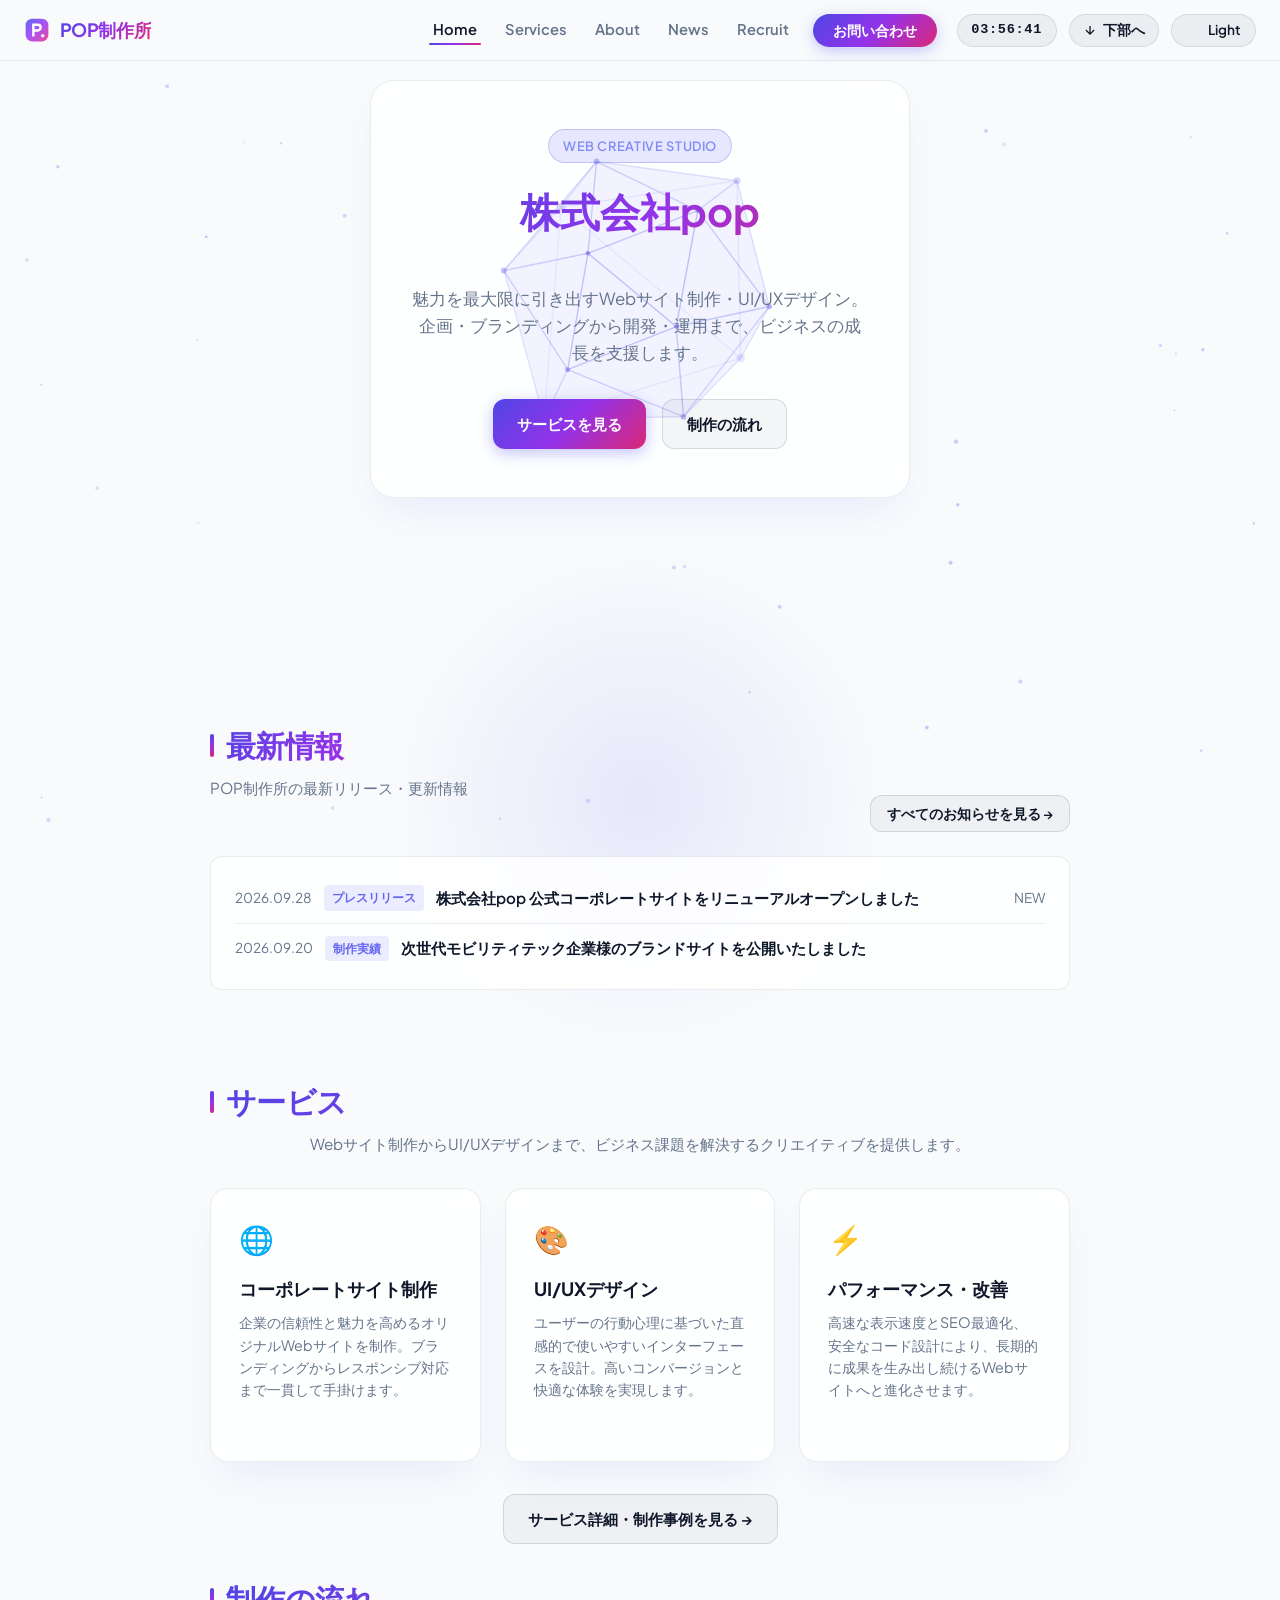
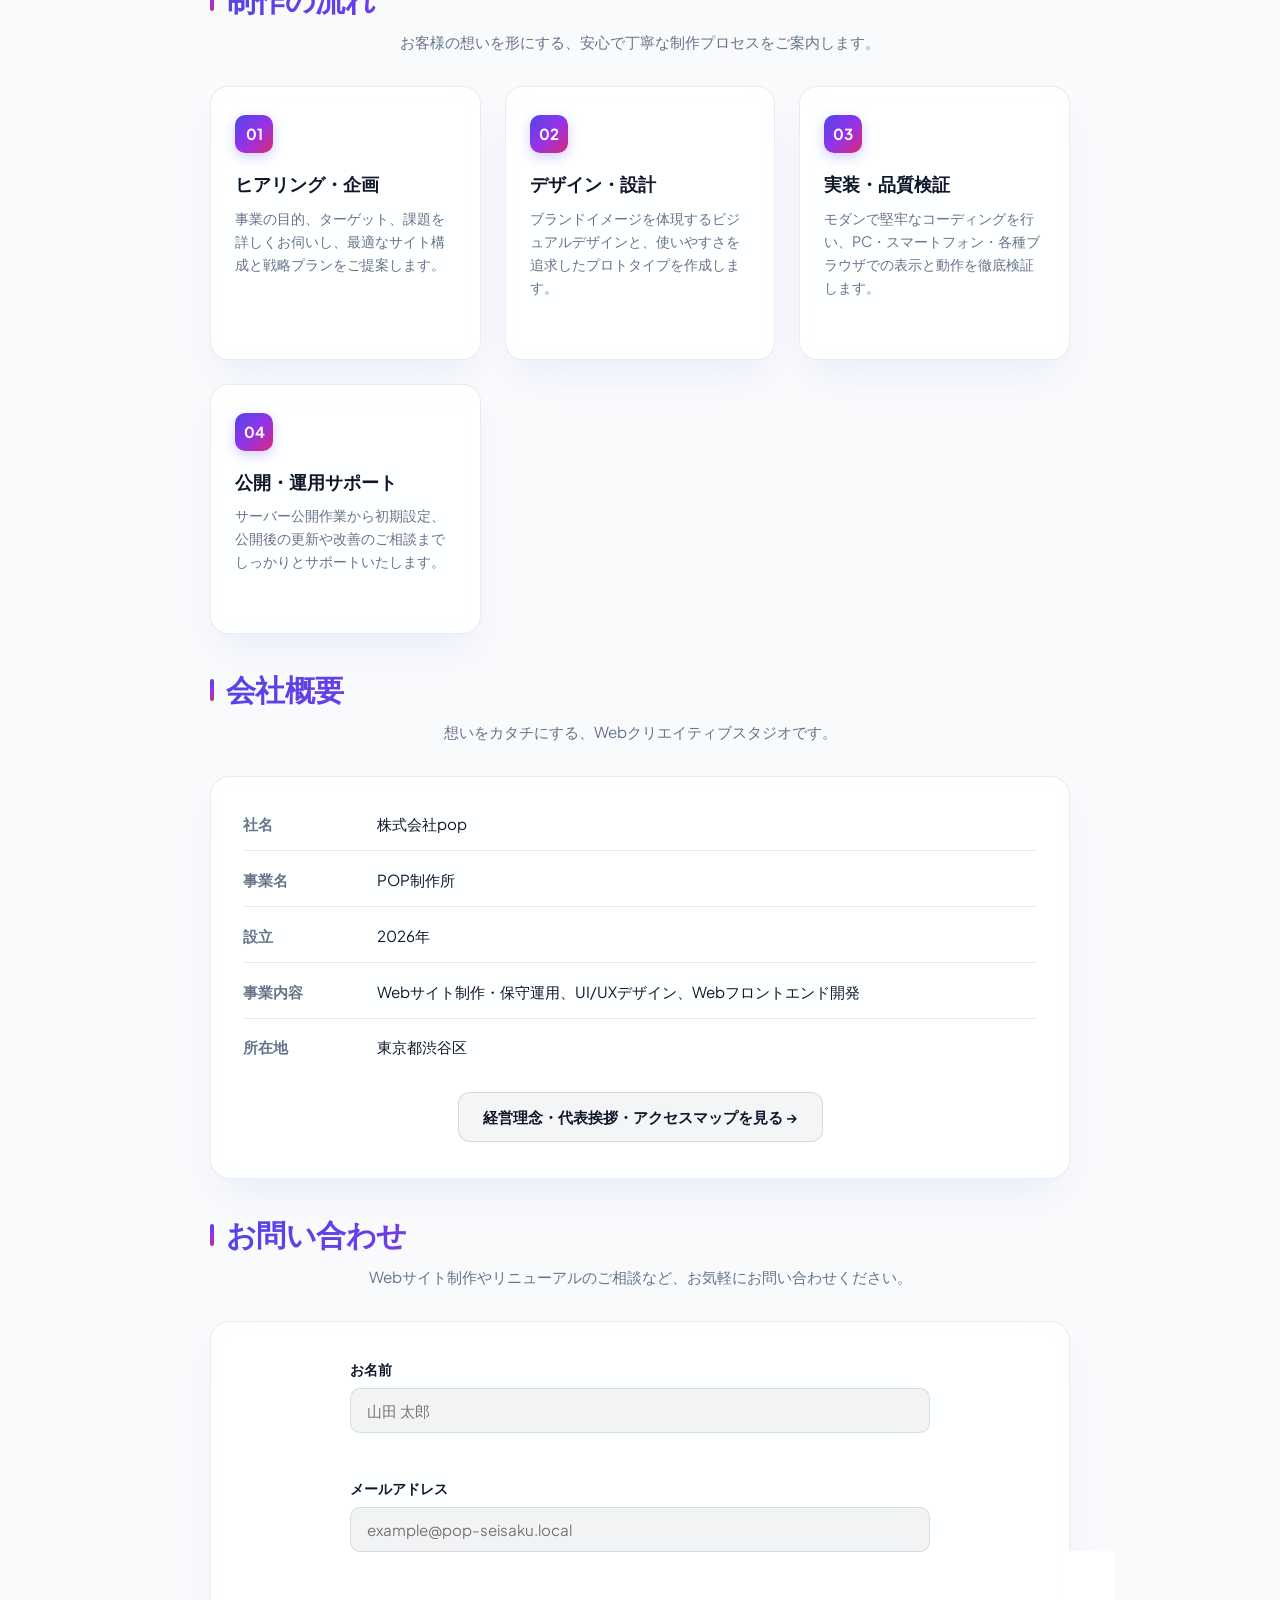
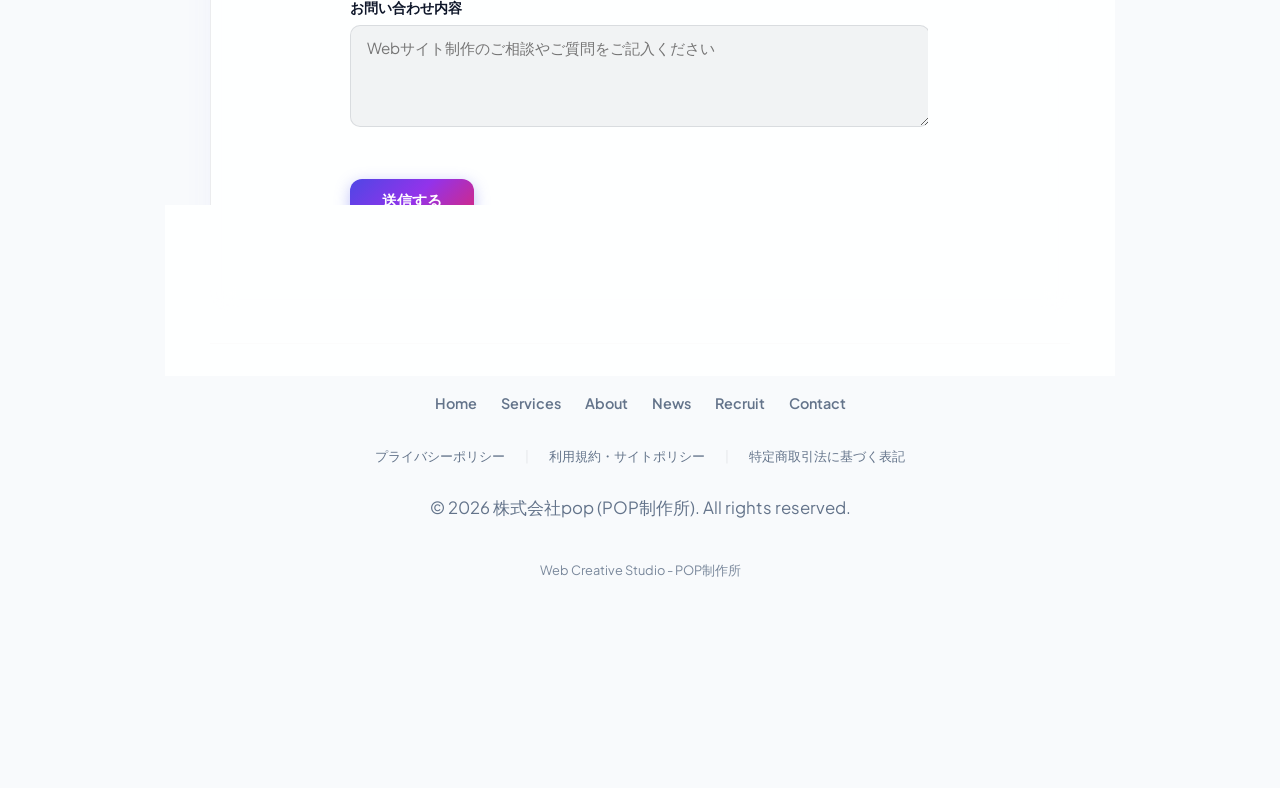
==== commit 34b2704d: "fix" ====
--- a/index.html
+++ b/index.html
@@ -1,13 +1,16 @@
 <!DOCTYPE html>
 <html lang="ja">
+
 <head>
   <meta charset="UTF-8">
   <meta name="viewport" content="width=device-width, initial-scale=1.0">
   <title>株式会社pop - POP制作所 | Webサイト制作・UI/UXデザイン</title>
-  <meta name="description" content="株式会社pop（POP制作所）は、魅力を最大限に引き出すWebサイト制作・UI/UXデザインを手掛ける制作スタジオです。企画・デザインから実装・運用まで一貫してサポートします。">
+  <meta name="description"
+    content="株式会社pop（POP制作所）は、魅力を最大限に引き出すWebサイト制作・UI/UXデザインを手掛ける制作スタジオです。企画・デザインから実装・運用まで一貫してサポートします。">
   <link rel="canonical" href="https://r-emahh.github.io/myweb/">
   <meta property="og:title" content="株式会社pop - POP制作所 | Webサイト制作・UI/UXデザイン">
-  <meta property="og:description" content="株式会社pop（POP制作所）は、魅力を最大限に引き出すWebサイト制作・UI/UXデザインを手掛ける制作スタジオです。企画・デザインから実装・運用まで一貫してサポートします。">
+  <meta property="og:description"
+    content="株式会社pop（POP制作所）は、魅力を最大限に引き出すWebサイト制作・UI/UXデザインを手掛ける制作スタジオです。企画・デザインから実装・運用まで一貫してサポートします。">
   <meta property="og:type" content="website">
   <meta property="og:url" content="https://r-emahh.github.io/myweb/">
   <meta property="og:site_name" content="株式会社pop (POP制作所)">
@@ -29,10 +32,12 @@
       }
     })();
   </script>
-  <link rel="icon" type="image/svg+xml" href="data:image/svg+xml,%3Csvg xmlns='http://www.w3.org/2000/svg' viewBox='0 0 32 32'%3E%3Cdefs%3E%3ClinearGradient id='g' x1='2' y1='2' x2='30' y2='30' gradientUnits='userSpaceOnUse'%3E%3Cstop offset='0%25' stop-color='%236366f1'/%3E%3Cstop offset='50%25' stop-color='%23a855f7'/%3E%3Cstop offset='100%25' stop-color='%23ec4899'/%3E%3C/linearGradient%3E%3C/defs%3E%3Crect x='2' y='2' width='28' height='28' rx='8' fill='url(%23g)'/%3E%3Cpath d='M10 8h7a5 5 0 0 1 5 5c0 2.76-2.24 5-5 5h-4v6h-3V8zm3 3v4h4a2 2 0 1 0 0-4h-4z' fill='%23ffffff'/%3E%3Ccircle cx='23' cy='23' r='2.2' fill='%23ffffff' opacity='0.9'/%3E%3C/svg%3E">
+  <link rel="icon" type="image/svg+xml"
+    href="data:image/svg+xml,%3Csvg xmlns='http://www.w3.org/2000/svg' viewBox='0 0 32 32'%3E%3Cdefs%3E%3ClinearGradient id='g' x1='2' y1='2' x2='30' y2='30' gradientUnits='userSpaceOnUse'%3E%3Cstop offset='0%25' stop-color='%236366f1'/%3E%3Cstop offset='50%25' stop-color='%23a855f7'/%3E%3Cstop offset='100%25' stop-color='%23ec4899'/%3E%3C/linearGradient%3E%3C/defs%3E%3Crect x='2' y='2' width='28' height='28' rx='8' fill='url(%23g)'/%3E%3Cpath d='M10 8h7a5 5 0 0 1 5 5c0 2.76-2.24 5-5 5h-4v6h-3V8zm3 3v4h4a2 2 0 1 0 0-4h-4z' fill='%23ffffff'/%3E%3Ccircle cx='23' cy='23' r='2.2' fill='%23ffffff' opacity='0.9'/%3E%3C/svg%3E">
   <link rel="preconnect" href="https://fonts.googleapis.com">
   <link rel="preconnect" href="https://fonts.gstatic.com" crossorigin>
-  <link href="https://fonts.googleapis.com/css2?family=Plus+Jakarta+Sans:wght@400;600;700&display=swap" rel="stylesheet">
+  <link href="https://fonts.googleapis.com/css2?family=Plus+Jakarta+Sans:wght@400;600;700&display=swap"
+    rel="stylesheet">
   <link rel="stylesheet" href="public/css/common.css">
   <style>
     :root,
@@ -930,7 +935,7 @@
         border-bottom-color: rgba(15, 23, 42, 0.04);
       }
 
-      .header-right > .header-cta {
+      .header-right>.header-cta {
         display: none;
       }
 
@@ -956,46 +961,58 @@
       body {
         padding: 4.5rem 1rem 2rem;
       }
+
       .card {
         padding: 2rem 1.5rem;
       }
+
       h1 {
         font-size: 2rem;
       }
+
       .site-header {
         padding: 0.65rem 0.85rem;
       }
+
       .header-right {
         gap: 0.5rem;
       }
+
       .header-actions {
         gap: 0.35rem;
       }
+
       .theme-toggle-btn {
         padding: 0.35rem 0.65rem;
         font-size: 0.75rem;
       }
+
       .scroll-down-btn {
         padding: 0.35rem 0.6rem;
         font-size: 0.75rem;
       }
+
       .scroll-down-btn .btn-text {
         display: none;
       }
+
       .back-to-top-btn {
         bottom: 1.25rem;
         right: 1.25rem;
         width: 40px;
         height: 40px;
       }
+
       .content-container {
         margin-top: 2rem;
         padding-bottom: 2rem;
       }
+
       .detail-row {
         flex-direction: column;
         gap: 0.3rem;
       }
+
       .detail-row dt {
         width: 100%;
       }
@@ -1007,9 +1024,11 @@
       animation: none;
       mix-blend-mode: normal;
     }
+
     ::view-transition-old(root) {
       z-index: 1;
     }
+
     ::view-transition-new(root) {
       z-index: 9999;
     }
@@ -1024,7 +1043,7 @@
       pointer-events: none;
       z-index: 999;
       background: linear-gradient(rgba(18, 16, 16, 0) 50%, rgba(0, 0, 0, 0.25) 50%),
-                  radial-gradient(circle, transparent 60%, rgba(0, 0, 0, 0.6) 100%);
+        radial-gradient(circle, transparent 60%, rgba(0, 0, 0, 0.6) 100%);
       background-size: 100% 4px, 100% 100%;
       opacity: 0;
       transition: opacity 0.5s ease;
@@ -1094,15 +1113,19 @@
       0% {
         transform: translate(0, 0) rotate(0deg);
       }
+
       20% {
         transform: translate(-3px, 2px) rotate(-2deg);
       }
+
       35% {
         transform: translate(4px, -2px) rotate(3deg);
       }
+
       50% {
         transform: translate(-5px, 8px) rotate(-6deg);
       }
+
       100% {
         transform: translateY(120vh) rotate(var(--fall-rot, 35deg));
         opacity: 0.3;
@@ -1153,6 +1176,7 @@
 
     /* Accessibility: prefers-reduced-motion (Issue #16) */
     @media (prefers-reduced-motion: reduce) {
+
       *,
       *::before,
       *::after {
@@ -1181,6 +1205,7 @@
     }
   </style>
 </head>
+
 <body>
   <canvas id="particle-canvas" class="particle-canvas" aria-hidden="true"></canvas>
   <header class="site-header" id="site-header">
@@ -1221,16 +1246,19 @@
       <div class="header-actions">
         <div id="current-time" class="time-display" aria-label="現在時刻">--:--:--</div>
         <button id="scroll-to-bottom" class="scroll-down-btn" aria-label="ページ最下部へ移動" type="button">
-          <svg viewBox="0 0 24 24"><path d="M12 5v14M5 12l7 7 7-7"/></svg>
+          <svg viewBox="0 0 24 24">
+            <path d="M12 5v14M5 12l7 7 7-7" />
+          </svg>
           <span class="btn-text">下部へ</span>
         </button>
         <button id="theme-toggle" class="theme-toggle-btn" aria-label="テーマを切り替える" type="button">
-          <span id="theme-icon" class="theme-icon">🌙</span>
+          <span id="theme-icon" class="theme-icon">　</span>
           <span id="theme-text" class="theme-text">Dark</span>
         </button>
       </div>
 
-      <button id="hamburger-btn" class="hamburger-btn" aria-label="メニューを開く" aria-expanded="false" aria-controls="site-nav" type="button">
+      <button id="hamburger-btn" class="hamburger-btn" aria-label="メニューを開く" aria-expanded="false"
+        aria-controls="site-nav" type="button">
         <span class="hamburger-line"></span>
         <span class="hamburger-line"></span>
         <span class="hamburger-line"></span>
@@ -1251,27 +1279,37 @@
 
   <div class="content-container" id="explore">
     <section id="news" class="content-section" style="margin-bottom: 3.5rem;">
-      <div style="display: flex; justify-content: space-between; align-items: flex-end; margin-bottom: 1.5rem; flex-wrap: wrap; gap: 1rem;">
+      <div
+        style="display: flex; justify-content: space-between; align-items: flex-end; margin-bottom: 1.5rem; flex-wrap: wrap; gap: 1rem;">
         <div>
           <h2 class="section-title">最新情報</h2>
           <p class="section-subtitle">POP制作所の最新リリース・更新情報</p>
         </div>
-        <a href="news.html" class="btn btn-secondary" style="font-size: 0.85rem; padding: 0.4rem 1rem;">すべてのお知らせを見る →</a>
+        <a href="news.html" class="btn btn-secondary" style="font-size: 0.85rem; padding: 0.4rem 1rem;">すべてのお知らせを見る
+          →</a>
       </div>
-      <div style="background: var(--card-bg); border: 1px solid var(--card-border); border-radius: 12px; padding: 1rem 1.5rem;">
-        <div style="display: flex; justify-content: space-between; align-items: center; padding: 0.75rem 0; border-bottom: 1px solid var(--card-border); flex-wrap: wrap; gap: 0.5rem;">
+      <div
+        style="background: var(--card-bg); border: 1px solid var(--card-border); border-radius: 12px; padding: 1rem 1.5rem;">
+        <div
+          style="display: flex; justify-content: space-between; align-items: center; padding: 0.75rem 0; border-bottom: 1px solid var(--card-border); flex-wrap: wrap; gap: 0.5rem;">
           <div style="display: flex; align-items: center; gap: 0.75rem;">
             <time style="font-size: 0.85rem; color: var(--text-muted);">2026.09.28</time>
-            <span style="font-size: 0.75rem; padding: 0.2rem 0.5rem; background: var(--ambient-glow); border-radius: 4px; font-weight: 700; color: #6366f1;">プレスリリース</span>
-            <a href="news.html" style="color: var(--text-main); text-decoration: none; font-weight: 600; font-size: 0.95rem;">株式会社pop 公式コーポレートサイトをリニューアルオープンしました</a>
+            <span
+              style="font-size: 0.75rem; padding: 0.2rem 0.5rem; background: var(--ambient-glow); border-radius: 4px; font-weight: 700; color: #6366f1;">プレスリリース</span>
+            <a href="news.html"
+              style="color: var(--text-main); text-decoration: none; font-weight: 600; font-size: 0.95rem;">株式会社pop
+              公式コーポレートサイトをリニューアルオープンしました</a>
           </div>
           <span style="color: var(--text-muted); font-size: 0.85rem;">NEW</span>
         </div>
-        <div style="display: flex; justify-content: space-between; align-items: center; padding: 0.75rem 0; flex-wrap: wrap; gap: 0.5rem;">
+        <div
+          style="display: flex; justify-content: space-between; align-items: center; padding: 0.75rem 0; flex-wrap: wrap; gap: 0.5rem;">
           <div style="display: flex; align-items: center; gap: 0.75rem;">
             <time style="font-size: 0.85rem; color: var(--text-muted);">2026.09.20</time>
-            <span style="font-size: 0.75rem; padding: 0.2rem 0.5rem; background: var(--ambient-glow); border-radius: 4px; font-weight: 700; color: #6366f1;">制作実績</span>
-            <a href="news.html" style="color: var(--text-main); text-decoration: none; font-weight: 600; font-size: 0.95rem;">次世代モビリティテック企業様のブランドサイトを公開いたしました</a>
+            <span
+              style="font-size: 0.75rem; padding: 0.2rem 0.5rem; background: var(--ambient-glow); border-radius: 4px; font-weight: 700; color: #6366f1;">制作実績</span>
+            <a href="news.html"
+              style="color: var(--text-main); text-decoration: none; font-weight: 600; font-size: 0.95rem;">次世代モビリティテック企業様のブランドサイトを公開いたしました</a>
           </div>
         </div>
       </div>
@@ -1376,26 +1414,36 @@
           </div>
           <div class="form-group">
             <label for="contact-message">お問い合わせ内容</label>
-            <textarea id="contact-message" class="form-textarea" rows="4" placeholder="Webサイト制作のご相談やご質問をご記入ください" required></textarea>
+            <textarea id="contact-message" class="form-textarea" rows="4" placeholder="Webサイト制作のご相談やご質問をご記入ください"
+              required></textarea>
           </div>
           <button type="submit" class="btn btn-primary contact-submit-btn">送信する</button>
         </form>
         <div style="text-align: center; margin-top: 1.5rem;">
-          <a href="contact.html" style="color: var(--text-muted); font-size: 0.9rem; text-decoration: underline;">詳細なお見積もりや採用エントリー専用フォームはこちら →</a>
+          <a href="contact.html"
+            style="color: var(--text-muted); font-size: 0.9rem; text-decoration: underline;">詳細なお見積もりや採用エントリー専用フォームはこちら
+            →</a>
         </div>
       </div>
     </section>
 
     <footer class="site-footer">
-      <ul class="footer-nav" style="display: flex; justify-content: center; flex-wrap: wrap; gap: 1.5rem; margin-bottom: 1.5rem; list-style: none;">
-        <li><a href="index.html" style="color: var(--text-muted); text-decoration: none; font-weight: 600;">Home</a></li>
-        <li><a href="services.html" style="color: var(--text-muted); text-decoration: none; font-weight: 600;">Services</a></li>
-        <li><a href="about.html" style="color: var(--text-muted); text-decoration: none; font-weight: 600;">About</a></li>
+      <ul class="footer-nav"
+        style="display: flex; justify-content: center; flex-wrap: wrap; gap: 1.5rem; margin-bottom: 1.5rem; list-style: none;">
+        <li><a href="index.html" style="color: var(--text-muted); text-decoration: none; font-weight: 600;">Home</a>
+        </li>
+        <li><a href="services.html"
+            style="color: var(--text-muted); text-decoration: none; font-weight: 600;">Services</a></li>
+        <li><a href="about.html" style="color: var(--text-muted); text-decoration: none; font-weight: 600;">About</a>
+        </li>
         <li><a href="news.html" style="color: var(--text-muted); text-decoration: none; font-weight: 600;">News</a></li>
-        <li><a href="recruit.html" style="color: var(--text-muted); text-decoration: none; font-weight: 600;">Recruit</a></li>
-        <li><a href="contact.html" style="color: var(--text-muted); text-decoration: none; font-weight: 600;">Contact</a></li>
+        <li><a href="recruit.html"
+            style="color: var(--text-muted); text-decoration: none; font-weight: 600;">Recruit</a></li>
+        <li><a href="contact.html"
+            style="color: var(--text-muted); text-decoration: none; font-weight: 600;">Contact</a></li>
       </ul>
-      <div style="display: flex; justify-content: center; gap: 1.25rem; margin-bottom: 1.5rem; flex-wrap: wrap; font-size: 0.82rem;">
+      <div
+        style="display: flex; justify-content: center; gap: 1.25rem; margin-bottom: 1.5rem; flex-wrap: wrap; font-size: 0.82rem;">
         <a href="privacy.html" style="color: var(--text-muted); text-decoration: none;">プライバシーポリシー</a>
         <span style="color: var(--card-border);">|</span>
         <a href="terms.html" style="color: var(--text-muted); text-decoration: none;">利用規約・サイトポリシー</a>
@@ -1409,7 +1457,7 @@
 
   <button id="back-to-top" class="back-to-top-btn" aria-label="ページ上部へ戻る" type="button">
     <svg viewBox="0 0 24 24">
-      <path d="M12 19V5M5 12l7-7 7 7"/>
+      <path d="M12 19V5M5 12l7-7 7 7" />
     </svg>
   </button>
 
@@ -1449,8 +1497,8 @@
           // メニュー外クリックで閉じる
           document.addEventListener('click', function (e) {
             if (siteNav.classList.contains('is-open') &&
-                !siteNav.contains(e.target) &&
-                !hamburgerBtn.contains(e.target)) {
+              !siteNav.contains(e.target) &&
+              !hamburgerBtn.contains(e.target)) {
               closeMenu();
             }
           });
@@ -1523,11 +1571,11 @@
 
       function updateButtonUI(theme) {
         if (theme === 'dark') {
-          themeIcon.textContent = '🌙';
+          themeIcon.textContent = ' ';
           themeText.textContent = 'Dark';
           themeToggle.setAttribute('aria-label', 'ライトモードに切り替える');
         } else {
-          themeIcon.textContent = '☀️';
+          themeIcon.textContent = '　';
           themeText.textContent = 'Light';
           themeToggle.setAttribute('aria-label', 'ダークモードに切り替える');
         }
@@ -1544,7 +1592,7 @@
           document.documentElement.setAttribute('data-theme', activeTheme);
           try {
             localStorage.setItem('theme', activeTheme);
-          } catch (err) {}
+          } catch (err) { }
           updateButtonUI(activeTheme);
         }
 
@@ -1829,16 +1877,16 @@
         var v = phi / len;
 
         var baseVertices = [
-          [-u,  v,  0], [ u,  v,  0], [-u, -v,  0], [ u, -v,  0],
-          [ 0, -u,  v], [ 0,  u,  v], [ 0, -u, -v], [ 0,  u, -v],
-          [ v,  0, -u], [ v,  0,  u], [-v,  0, -u], [-v,  0,  u]
+          [-u, v, 0], [u, v, 0], [-u, -v, 0], [u, -v, 0],
+          [0, -u, v], [0, u, v], [0, -u, -v], [0, u, -v],
+          [v, 0, -u], [v, 0, u], [-v, 0, -u], [-v, 0, u]
         ];
 
         var faces = [
           [0, 11, 5], [0, 5, 1], [0, 1, 7], [0, 7, 10], [0, 10, 11],
-          [1, 5, 9],  [5, 11, 4], [11, 10, 2], [10, 7, 6], [7, 1, 8],
-          [3, 9, 4],  [3, 4, 2],  [3, 2, 6],   [3, 6, 8],  [3, 8, 9],
-          [4, 9, 5],  [2, 4, 11], [6, 2, 10],  [8, 6, 7],  [9, 8, 1]
+          [1, 5, 9], [5, 11, 4], [11, 10, 2], [10, 7, 6], [7, 1, 8],
+          [3, 9, 4], [3, 4, 2], [3, 2, 6], [3, 6, 8], [3, 8, 9],
+          [4, 9, 5], [2, 4, 11], [6, 2, 10], [8, 6, 7], [9, 8, 1]
         ];
 
         // エッジの抽出
@@ -2066,5 +2114,5 @@
   </script>
   <script src="public/js/analytics.js"></script>
 </body>
-</html>
-
+
+</html>
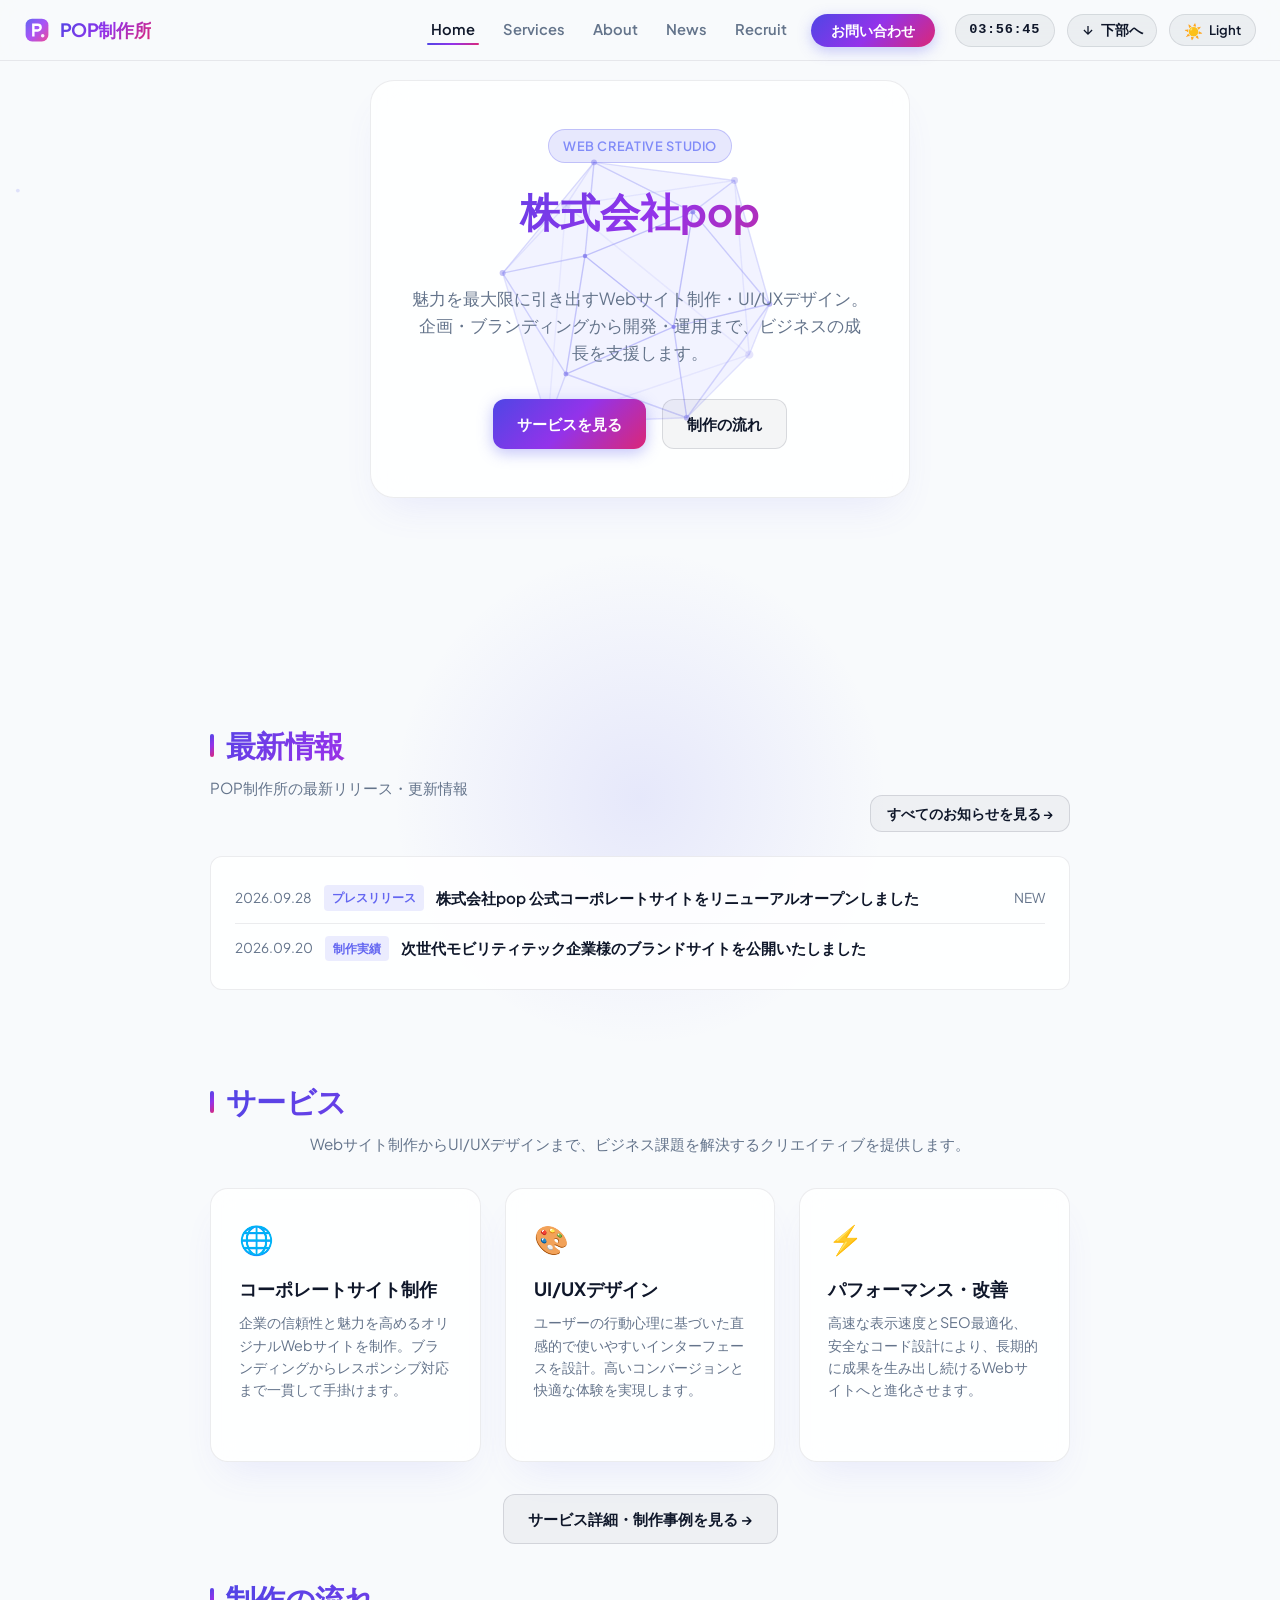
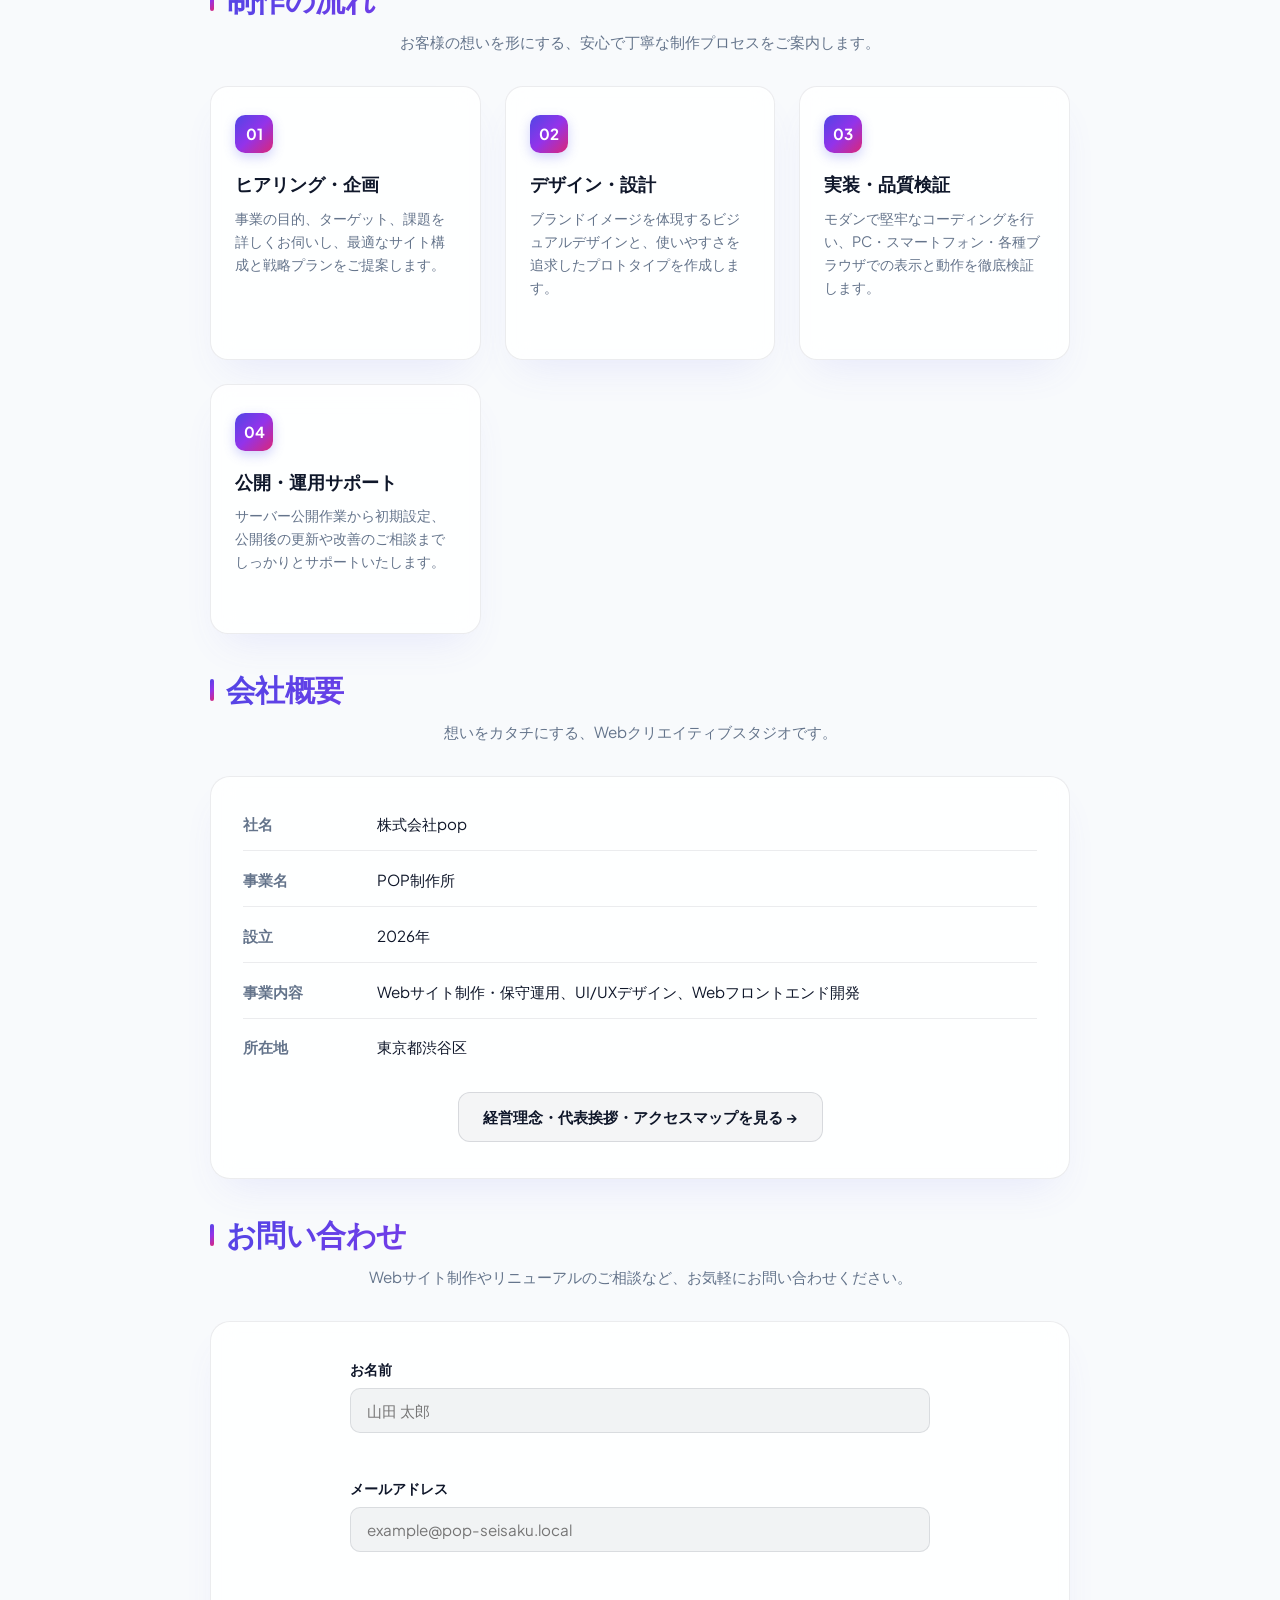
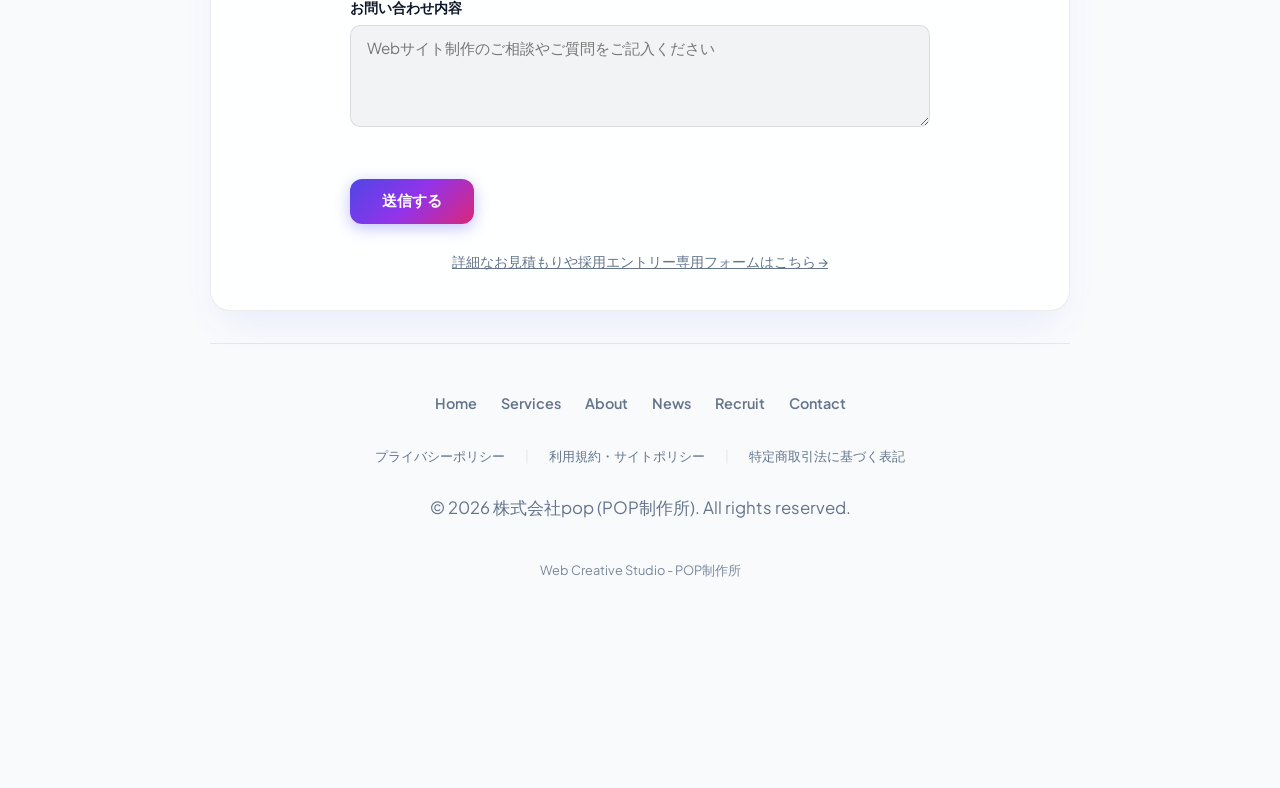
==== commit 7bfce8e0: "feat: 各ページのヘッダーを共通コンポーネント化 (#54)" ====
--- a/index.html
+++ b/index.html
@@ -39,6 +39,7 @@
   <link href="https://fonts.googleapis.com/css2?family=Plus+Jakarta+Sans:wght@400;600;700&display=swap"
     rel="stylesheet">
   <link rel="stylesheet" href="public/css/common.css">
+  <link rel="stylesheet" href="css/header.css">
   <style>
     :root,
     [data-theme="dark"] {
@@ -153,326 +154,7 @@
       }
     }
 
-    /* Header */
-    .site-header {
-      position: fixed;
-      top: 0;
-      left: 0;
-      width: 100%;
-      z-index: 100;
-      background: var(--header-bg);
-      backdrop-filter: blur(12px);
-      -webkit-backdrop-filter: blur(12px);
-      border-bottom: 1px solid var(--card-border);
-      display: flex;
-      align-items: center;
-      justify-content: space-between;
-      padding: 0.85rem 1.5rem;
-      transition: background-color 0.3s ease, border-color 0.3s ease;
-    }
-
-    .header-left {
-      display: flex;
-      align-items: center;
-      gap: 0.75rem;
-      flex-shrink: 0;
-    }
-
-    /* Brand Logo (Issue #31) */
-    .brand-logo {
-      display: inline-flex;
-      align-items: center;
-      gap: 0.6rem;
-      text-decoration: none;
-      cursor: pointer;
-      outline: none;
-      line-height: 1.2;
-      transition: opacity 0.2s ease, transform 0.2s ease;
-    }
-
-    .brand-logo:hover {
-      opacity: 0.85;
-      transform: translateY(-1px);
-    }
-
-    .brand-logo:focus-visible {
-      outline: 2px solid #6366f1;
-      outline-offset: 4px;
-      border-radius: 4px;
-    }
-
-    .logo-img {
-      width: 26px;
-      height: 26px;
-      object-fit: contain;
-    }
-
-    .brand-title {
-      font-weight: 700;
-      font-size: 1.15rem;
-      letter-spacing: -0.02em;
-      line-height: 1.2;
-      background: var(--accent-gradient);
-      -webkit-background-clip: text;
-      -webkit-text-fill-color: transparent;
-      user-select: none;
-    }
-
-    .header-right {
-      display: flex;
-      align-items: center;
-      gap: 1.25rem;
-    }
-
-    /* Navigation Menu (Issue #31) */
-    .site-nav {
-      display: flex;
-      align-items: center;
-    }
-
-    .nav-list {
-      display: flex;
-      align-items: center;
-      list-style: none;
-      gap: 1.25rem;
-      margin: 0;
-      padding: 0;
-    }
-
-    .nav-item {
-      display: flex;
-      align-items: center;
-    }
-
-    .nav-link {
-      position: relative;
-      font-size: 0.92rem;
-      font-weight: 600;
-      line-height: 1.2;
-      color: var(--text-muted);
-      text-decoration: none;
-      cursor: pointer;
-      padding: 0.4rem 0.25rem;
-      transition: color 0.2s ease;
-      white-space: nowrap;
-    }
-
-    .nav-link:hover,
-    .nav-link:focus-visible {
-      color: var(--text-main);
-    }
-
-    .nav-link::after {
-      content: '';
-      position: absolute;
-      bottom: 0;
-      left: 0;
-      width: 0%;
-      height: 2px;
-      background: var(--accent-gradient);
-      border-radius: 2px;
-      transition: width 0.25s cubic-bezier(0.4, 0, 0.2, 1);
-    }
-
-    .nav-link:hover::after,
-    .nav-link:focus-visible::after,
-    .nav-link.active::after {
-      width: 100%;
-    }
-
-    .nav-link.active {
-      color: var(--text-main);
-    }
-
-    .nav-link:focus-visible {
-      outline: 2px solid #6366f1;
-      outline-offset: 4px;
-      border-radius: 2px;
-    }
-
-    /* Header CTA Button (Issue #31) */
-    .header-cta,
-    .btn-cta.header-cta {
-      display: inline-flex;
-      align-items: center;
-      justify-content: center;
-      padding: 0.5rem 1.25rem;
-      font-size: 0.9rem;
-      font-weight: 600;
-      line-height: 1.2;
-      color: #ffffff !important;
-      background: var(--accent-gradient);
-      border-radius: 9999px;
-      text-decoration: none;
-      cursor: pointer;
-      box-shadow: 0 4px 14px rgba(99, 102, 241, 0.35);
-      transition: transform 0.2s ease, box-shadow 0.2s ease, filter 0.2s ease;
-      white-space: nowrap;
-    }
-
-    .header-cta:hover,
-    .btn-cta.header-cta:hover {
-      transform: translateY(-1px);
-      box-shadow: 0 6px 18px rgba(99, 102, 241, 0.45);
-      filter: brightness(1.08);
-    }
-
-    .header-cta:active,
-    .btn-cta.header-cta:active {
-      transform: translateY(0);
-    }
-
-    .header-cta:focus-visible,
-    .btn-cta.header-cta:focus-visible {
-      outline: 2px solid #6366f1;
-      outline-offset: 2px;
-    }
-
-    .mobile-cta {
-      display: none;
-    }
-
-    /* Hamburger Button (Issue #31) */
-    .hamburger-btn {
-      display: none;
-      flex-direction: column;
-      justify-content: space-around;
-      width: 36px;
-      height: 36px;
-      background: var(--toggle-bg);
-      border: 1px solid var(--toggle-border);
-      border-radius: 8px;
-      padding: 8px;
-      cursor: pointer;
-      transition: background-color 0.2s ease;
-    }
-
-    .hamburger-btn:hover {
-      background: var(--toggle-hover);
-    }
-
-    .hamburger-btn:focus-visible {
-      outline: 2px solid #6366f1;
-      outline-offset: 2px;
-    }
-
-    .hamburger-line {
-      width: 100%;
-      height: 2px;
-      background-color: var(--text-main);
-      border-radius: 2px;
-      transition: transform 0.25s ease, opacity 0.25s ease;
-    }
-
-    .hamburger-btn[aria-expanded="true"] .hamburger-line:nth-child(1) {
-      transform: translateY(6px) rotate(45deg);
-    }
-
-    .hamburger-btn[aria-expanded="true"] .hamburger-line:nth-child(2) {
-      opacity: 0;
-    }
-
-    .hamburger-btn[aria-expanded="true"] .hamburger-line:nth-child(3) {
-      transform: translateY(-6px) rotate(-45deg);
-    }
-
-    .header-actions {
-      display: flex;
-      align-items: center;
-      gap: 0.75rem;
-    }
-
-    /* Clock Display (Issue #22) */
-    .time-display {
-      font-family: ui-monospace, SFMono-Regular, Menlo, Monaco, Consolas, "Liberation Mono", monospace;
-      font-size: 0.85rem;
-      font-weight: 600;
-      line-height: 1.2;
-      padding: 0.45rem 0.85rem;
-      border-radius: 9999px;
-      background: var(--toggle-bg);
-      border: 1px solid var(--toggle-border);
-      color: var(--text-main);
-      letter-spacing: 0.05em;
-      user-select: none;
-      transition: background-color 0.3s ease, border-color 0.3s ease, color 0.3s ease;
-    }
-
-    /* Theme Toggle Button */
-    .theme-toggle-btn {
-      display: inline-flex;
-      align-items: center;
-      gap: 0.4rem;
-      padding: 0.45rem 0.85rem;
-      border-radius: 9999px;
-      background: var(--toggle-bg);
-      border: 1px solid var(--toggle-border);
-      color: var(--text-main);
-      font-family: inherit;
-      font-size: 0.85rem;
-      font-weight: 600;
-      line-height: 1.2;
-      cursor: pointer;
-      transition: background-color 0.2s ease, border-color 0.2s ease;
-      user-select: none;
-    }
-
-    .theme-toggle-btn:hover {
-      background: var(--toggle-hover);
-      transform: translateY(-1px);
-    }
-
-    .theme-toggle-btn:focus-visible {
-      outline: 2px solid #6366f1;
-      outline-offset: 2px;
-    }
-
-    .theme-icon {
-      font-size: 1rem;
-      line-height: 1;
-    }
-
-    /* Scroll To Bottom Button */
-    .scroll-down-btn {
-      display: inline-flex;
-      align-items: center;
-      gap: 0.35rem;
-      padding: 0.45rem 0.85rem;
-      border-radius: 9999px;
-      background: var(--toggle-bg);
-      border: 1px solid var(--toggle-border);
-      color: var(--text-main);
-      font-family: inherit;
-      font-size: 0.85rem;
-      font-weight: 600;
-      line-height: 1.2;
-      cursor: pointer;
-      transition: all 0.2s ease;
-      user-select: none;
-    }
-
-    .scroll-down-btn:hover {
-      background: var(--toggle-hover);
-      transform: translateY(1px);
-    }
-
-    .scroll-down-btn:focus-visible {
-      outline: 2px solid #6366f1;
-      outline-offset: 2px;
-    }
-
-    .scroll-down-btn svg {
-      width: 14px;
-      height: 14px;
-      stroke: currentColor;
-      stroke-width: 2.2;
-      fill: none;
-      transition: transform 0.2s ease;
-    }
-
-    .scroll-down-btn:hover svg {
-      transform: translateY(2px);
-    }
+
 
     .card {
       position: relative;
@@ -970,31 +652,6 @@
         font-size: 2rem;
       }
 
-      .site-header {
-        padding: 0.65rem 0.85rem;
-      }
-
-      .header-right {
-        gap: 0.5rem;
-      }
-
-      .header-actions {
-        gap: 0.35rem;
-      }
-
-      .theme-toggle-btn {
-        padding: 0.35rem 0.65rem;
-        font-size: 0.75rem;
-      }
-
-      .scroll-down-btn {
-        padding: 0.35rem 0.6rem;
-        font-size: 0.75rem;
-      }
-
-      .scroll-down-btn .btn-text {
-        display: none;
-      }
 
       .back-to-top-btn {
         bottom: 1.25rem;
@@ -1208,63 +865,7 @@
 
 <body>
   <canvas id="particle-canvas" class="particle-canvas" aria-hidden="true"></canvas>
-  <header class="site-header" id="site-header">
-    <div class="header-left">
-      <a href="index.html" class="brand-logo" id="brand-logo" aria-label="POP制作所 ホーム">
-        <svg class="logo-img" viewBox="0 0 32 32" width="26" height="26" fill="none" aria-hidden="true">
-          <defs>
-            <linearGradient id="pop-logo-gradient" x1="2" y1="2" x2="30" y2="30" gradientUnits="userSpaceOnUse">
-              <stop offset="0%" stop-color="#6366f1" />
-              <stop offset="50%" stop-color="#a855f7" />
-              <stop offset="100%" stop-color="#ec4899" />
-            </linearGradient>
-          </defs>
-          <rect x="2" y="2" width="28" height="28" rx="8" fill="url(#pop-logo-gradient)" />
-          <path d="M10 8h7a5 5 0 0 1 5 5c0 2.76-2.24 5-5 5h-4v6h-3V8zm3 3v4h4a2 2 0 1 0 0-4h-4z" fill="#ffffff" />
-          <circle cx="23" cy="23" r="2.2" fill="#ffffff" opacity="0.9" />
-        </svg>
-        <span class="brand-title">POP制作所</span>
-      </a>
-    </div>
-
-    <div class="header-right">
-      <nav class="site-nav" id="site-nav" aria-label="メインナビゲーション">
-        <ul class="nav-list">
-          <li class="nav-item"><a href="index.html" class="nav-link active">Home</a></li>
-          <li class="nav-item"><a href="services.html" class="nav-link">Services</a></li>
-          <li class="nav-item"><a href="about.html" class="nav-link">About</a></li>
-          <li class="nav-item"><a href="news.html" class="nav-link">News</a></li>
-          <li class="nav-item"><a href="recruit.html" class="nav-link">Recruit</a></li>
-        </ul>
-        <div class="mobile-cta">
-          <a href="contact.html" class="btn-cta header-cta mobile-cta-btn">お問い合わせ</a>
-        </div>
-      </nav>
-
-      <a href="contact.html" class="btn-cta header-cta" id="header-cta-btn">お問い合わせ</a>
-
-      <div class="header-actions">
-        <div id="current-time" class="time-display" aria-label="現在時刻">--:--:--</div>
-        <button id="scroll-to-bottom" class="scroll-down-btn" aria-label="ページ最下部へ移動" type="button">
-          <svg viewBox="0 0 24 24">
-            <path d="M12 5v14M5 12l7 7 7-7" />
-          </svg>
-          <span class="btn-text">下部へ</span>
-        </button>
-        <button id="theme-toggle" class="theme-toggle-btn" aria-label="テーマを切り替える" type="button">
-          <span id="theme-icon" class="theme-icon">　</span>
-          <span id="theme-text" class="theme-text">Dark</span>
-        </button>
-      </div>
-
-      <button id="hamburger-btn" class="hamburger-btn" aria-label="メニューを開く" aria-expanded="false"
-        aria-controls="site-nav" type="button">
-        <span class="hamburger-line"></span>
-        <span class="hamburger-line"></span>
-        <span class="hamburger-line"></span>
-      </button>
-    </div>
-  </header>
+  <div id="header-placeholder"></div>
 
   <main class="card">
     <canvas id="polyhedron-canvas" class="polyhedron-canvas" width="560" height="560" aria-hidden="true"></canvas>
@@ -1469,67 +1070,13 @@
 
   <script>
     (function () {
-      /* ヘッダー・ナビゲーション・ハンバーガーメニュー制御 (Issue #31) */
+      /* ページ内アンカーリンク制御 (#btn-services, #btn-process) */
       (function () {
-        var hamburgerBtn = document.getElementById('hamburger-btn');
-        var siteNav = document.getElementById('site-nav');
-        var brandLogo = document.getElementById('brand-logo');
-        var headerCtaBtn = document.getElementById('header-cta-btn');
-        var navLinks = document.querySelectorAll('.nav-link, .mobile-cta-btn, #btn-services, #btn-process');
-
-        function closeMenu() {
-          if (siteNav && siteNav.classList.contains('is-open')) {
-            siteNav.classList.remove('is-open');
-            if (hamburgerBtn) {
-              hamburgerBtn.setAttribute('aria-expanded', 'false');
-              hamburgerBtn.setAttribute('aria-label', 'メニューを開く');
-            }
-          }
-        }
-
-        if (hamburgerBtn && siteNav) {
-          hamburgerBtn.addEventListener('click', function () {
-            var isOpen = siteNav.classList.toggle('is-open');
-            hamburgerBtn.setAttribute('aria-expanded', isOpen ? 'true' : 'false');
-            hamburgerBtn.setAttribute('aria-label', isOpen ? 'メニューを閉じる' : 'メニューを開く');
-          });
-
-          // メニュー外クリックで閉じる
-          document.addEventListener('click', function (e) {
-            if (siteNav.classList.contains('is-open') &&
-              !siteNav.contains(e.target) &&
-              !hamburgerBtn.contains(e.target)) {
-              closeMenu();
-            }
-          });
-
-          // Escapeキーで閉じる
-          document.addEventListener('keydown', function (e) {
-            if (e.key === 'Escape' && siteNav.classList.contains('is-open')) {
-              closeMenu();
-              hamburgerBtn.focus();
-            }
-          });
-        }
-
-        // ロゴクリック時は最上部へスムーズスクロール
-        if (brandLogo) {
-          brandLogo.addEventListener('click', function (e) {
-            e.preventDefault();
-            closeMenu();
-            window.scrollTo({ top: 0, behavior: 'smooth' });
-          });
-        }
-
-        // ナビゲーションリンクおよびCTAボタンクリック時の挙動
-        function handleAnchorClick(link) {
+        var pageLinks = document.querySelectorAll('#btn-services, #btn-process');
+        pageLinks.forEach(function (link) {
           link.addEventListener('click', function (e) {
             var href = link.getAttribute('href');
-            closeMenu();
-            if (href === '#' || href === '') {
-              e.preventDefault();
-              window.scrollTo({ top: 0, behavior: 'smooth' });
-            } else if (href && href.startsWith('#')) {
+            if (href && href.startsWith('#')) {
               var targetEl = document.querySelector(href);
               if (targetEl) {
                 e.preventDefault();
@@ -1537,105 +1084,13 @@
               }
             }
           });
-        }
-
-        navLinks.forEach(handleAnchorClick);
-        if (headerCtaBtn) {
-          handleAnchorClick(headerCtaBtn);
-        }
+        });
       })();
-
-      /* 時計表示の更新処理 (Issue #22) */
-      function updateClock() {
-        var now = new Date();
-        var hours = String(now.getHours()).padStart(2, '0');
-        var minutes = String(now.getMinutes()).padStart(2, '0');
-        var seconds = String(now.getSeconds()).padStart(2, '0');
-        var timeEl = document.getElementById('current-time');
-        if (timeEl) {
-          timeEl.textContent = hours + ':' + minutes + ':' + seconds;
-        }
-      }
-      updateClock();
-      var clockTimer = setInterval(updateClock, 1000);
 
       /* フッターの年表示を動的更新 (Issue #8) */
       var currentYearEl = document.getElementById('current-year');
       if (currentYearEl) {
         currentYearEl.textContent = String(new Date().getFullYear());
-      }
-
-      var themeToggle = document.getElementById('theme-toggle');
-      var themeIcon = document.getElementById('theme-icon');
-      var themeText = document.getElementById('theme-text');
-
-      function updateButtonUI(theme) {
-        if (theme === 'dark') {
-          themeIcon.textContent = ' ';
-          themeText.textContent = 'Dark';
-          themeToggle.setAttribute('aria-label', 'ライトモードに切り替える');
-        } else {
-          themeIcon.textContent = '　';
-          themeText.textContent = 'Light';
-          themeToggle.setAttribute('aria-label', 'ダークモードに切り替える');
-        }
-      }
-
-      var currentTheme = document.documentElement.getAttribute('data-theme') || 'dark';
-      updateButtonUI(currentTheme);
-
-      function switchTheme(e) {
-        var activeTheme = document.documentElement.getAttribute('data-theme') === 'dark' ? 'light' : 'dark';
-
-        /* テーマ切り替えトランジション演出 (Issue #24) */
-        function applyTheme() {
-          document.documentElement.setAttribute('data-theme', activeTheme);
-          try {
-            localStorage.setItem('theme', activeTheme);
-          } catch (err) { }
-          updateButtonUI(activeTheme);
-        }
-
-        /* トグルボタン位置またはクリック座標を円の中心にする */
-        var rect = themeToggle.getBoundingClientRect();
-        var x = (e && typeof e.clientX === 'number' && e.clientX > 0) ? e.clientX : (rect.left + rect.width / 2);
-        var y = (e && typeof e.clientY === 'number' && e.clientY > 0) ? e.clientY : (rect.top + rect.height / 2);
-
-        /* 画面四隅のうち最も遠い距離を最大半径とする */
-        var endRadius = Math.hypot(
-          Math.max(x, window.innerWidth - x),
-          Math.max(y, window.innerHeight - y)
-        );
-
-        /* View Transitions API のサポートおよびアクセシビリティ（動きの抑制）判定 */
-        if (!document.startViewTransition || window.matchMedia('(prefers-reduced-motion: reduce)').matches) {
-          applyTheme();
-          return;
-        }
-
-        var transition = document.startViewTransition(function () {
-          applyTheme();
-        });
-
-        transition.ready.then(function () {
-          document.documentElement.animate(
-            {
-              clipPath: [
-                'circle(0px at ' + x + 'px ' + y + 'px)',
-                'circle(' + endRadius + 'px at ' + x + 'px ' + y + 'px)'
-              ]
-            },
-            {
-              duration: 400,
-              easing: 'ease-in-out',
-              pseudoElement: '::view-transition-new(root)'
-            }
-          );
-        });
-      }
-
-      if (themeToggle) {
-        themeToggle.addEventListener('click', switchTheme);
       }
 
       /* ページ上部へ戻るボタンの制御 (Issue #20) */
@@ -1654,19 +1109,6 @@
         backToTopBtn.addEventListener('click', function () {
           var isReduced = window.matchMedia && window.matchMedia('(prefers-reduced-motion: reduce)').matches;
           window.scrollTo({ top: 0, behavior: isReduced ? 'auto' : 'smooth' });
-        });
-      }
-
-      /* ページ最下部へ移動ボタンの制御 (Issue #6) */
-      var scrollToBottomBtn = document.getElementById('scroll-to-bottom');
-      if (scrollToBottomBtn) {
-        scrollToBottomBtn.addEventListener('click', function (e) {
-          e.preventDefault();
-          var isReduced = window.matchMedia && window.matchMedia('(prefers-reduced-motion: reduce)').matches;
-          window.scrollTo({
-            top: document.documentElement.scrollHeight,
-            behavior: isReduced ? 'auto' : 'smooth'
-          });
         });
       }
 
@@ -2112,6 +1554,7 @@
       })();
     })();
   </script>
+  <script src="js/header.js"></script>
   <script src="public/js/analytics.js"></script>
 </body>
 
--- a/css/header.css
+++ b/css/header.css
@@ -0,0 +1,405 @@
+/* header.css - POP制作所 共通ヘッダースタイル */
+
+.site-header {
+  position: fixed;
+  top: 0;
+  left: 0;
+  width: 100%;
+  z-index: 100;
+  background: var(--header-bg);
+  backdrop-filter: blur(12px);
+  -webkit-backdrop-filter: blur(12px);
+  border-bottom: 1px solid var(--card-border);
+  display: flex;
+  align-items: center;
+  justify-content: space-between;
+  padding: 0.85rem 1.5rem;
+  transition: background-color 0.3s ease, border-color 0.3s ease;
+  box-sizing: border-box;
+}
+
+.header-left {
+  display: flex;
+  align-items: center;
+  gap: 0.75rem;
+  flex-shrink: 0;
+}
+
+.brand-logo {
+  display: inline-flex;
+  align-items: center;
+  gap: 0.6rem;
+  text-decoration: none;
+  cursor: pointer;
+  outline: none;
+  line-height: 1.2;
+  transition: opacity 0.2s ease, transform 0.2s ease;
+}
+
+.brand-logo:hover {
+  opacity: 0.85;
+  transform: translateY(-1px);
+}
+
+.brand-logo:focus-visible {
+  outline: 2px solid #6366f1;
+  outline-offset: 4px;
+  border-radius: 4px;
+}
+
+.logo-img {
+  width: 26px;
+  height: 26px;
+  object-fit: contain;
+}
+
+.brand-title {
+  font-weight: 700;
+  font-size: 1.15rem;
+  letter-spacing: -0.02em;
+  line-height: 1.2;
+  background: var(--accent-gradient);
+  -webkit-background-clip: text;
+  -webkit-text-fill-color: transparent;
+  user-select: none;
+}
+
+.header-right {
+  display: flex;
+  align-items: center;
+  gap: 1.25rem;
+}
+
+.site-nav {
+  display: flex;
+  align-items: center;
+}
+
+.nav-list {
+  display: flex;
+  align-items: center;
+  list-style: none;
+  gap: 1.25rem;
+  margin: 0;
+  padding: 0;
+}
+
+.nav-item {
+  display: flex;
+  align-items: center;
+}
+
+.nav-link {
+  position: relative;
+  font-size: 0.92rem;
+  font-weight: 600;
+  line-height: 1.2;
+  color: var(--text-muted);
+  text-decoration: none;
+  cursor: pointer;
+  padding: 0.4rem 0.25rem;
+  transition: color 0.2s ease;
+  white-space: nowrap;
+}
+
+.nav-link:hover,
+.nav-link:focus-visible {
+  color: var(--text-main);
+}
+
+.nav-link::after {
+  content: '';
+  position: absolute;
+  bottom: 0;
+  left: 0;
+  width: 0%;
+  height: 2px;
+  background: var(--accent-gradient);
+  border-radius: 2px;
+  transition: width 0.25s cubic-bezier(0.4, 0, 0.2, 1);
+}
+
+.nav-link:hover::after,
+.nav-link:focus-visible::after,
+.nav-link.active::after {
+  width: 100%;
+}
+
+.nav-link.active {
+  color: var(--text-main);
+}
+
+.nav-link:focus-visible {
+  outline: 2px solid #6366f1;
+  outline-offset: 4px;
+  border-radius: 2px;
+}
+
+.header-cta,
+.btn-cta.header-cta {
+  display: inline-flex;
+  align-items: center;
+  justify-content: center;
+  padding: 0.5rem 1.25rem;
+  font-size: 0.9rem;
+  font-weight: 600;
+  line-height: 1.2;
+  color: #ffffff !important;
+  background: var(--accent-gradient);
+  border-radius: 9999px;
+  text-decoration: none;
+  cursor: pointer;
+  box-shadow: 0 4px 14px rgba(99, 102, 241, 0.35);
+  transition: transform 0.2s ease, box-shadow 0.2s ease, filter 0.2s ease;
+  white-space: nowrap;
+}
+
+.header-cta:hover,
+.btn-cta.header-cta:hover {
+  transform: translateY(-1px);
+  box-shadow: 0 6px 18px rgba(99, 102, 241, 0.45);
+  filter: brightness(1.08);
+}
+
+.header-cta:active,
+.btn-cta.header-cta:active {
+  transform: translateY(0);
+}
+
+.header-cta:focus-visible,
+.btn-cta.header-cta:focus-visible {
+  outline: 2px solid #6366f1;
+  outline-offset: 2px;
+}
+
+.mobile-cta {
+  display: none;
+}
+
+.header-actions {
+  display: flex;
+  align-items: center;
+  gap: 0.75rem;
+}
+
+.time-display {
+  font-family: ui-monospace, SFMono-Regular, Menlo, Monaco, Consolas, "Liberation Mono", monospace;
+  font-size: 0.85rem;
+  font-weight: 600;
+  line-height: 1.2;
+  padding: 0.45rem 0.85rem;
+  border-radius: 9999px;
+  background: var(--toggle-bg);
+  border: 1px solid var(--toggle-border);
+  color: var(--text-main);
+  letter-spacing: 0.05em;
+  user-select: none;
+  transition: background-color 0.3s ease, border-color 0.3s ease, color 0.3s ease;
+}
+
+.scroll-down-btn {
+  display: inline-flex;
+  align-items: center;
+  gap: 0.35rem;
+  padding: 0.45rem 0.85rem;
+  border-radius: 9999px;
+  background: var(--toggle-bg);
+  border: 1px solid var(--toggle-border);
+  color: var(--text-main);
+  font-family: inherit;
+  font-size: 0.85rem;
+  font-weight: 600;
+  line-height: 1.2;
+  cursor: pointer;
+  transition: all 0.2s ease;
+  user-select: none;
+}
+
+.scroll-down-btn:hover {
+  background: var(--toggle-hover);
+  transform: translateY(1px);
+}
+
+.scroll-down-btn:focus-visible {
+  outline: 2px solid #6366f1;
+  outline-offset: 2px;
+}
+
+.scroll-down-btn svg {
+  width: 14px;
+  height: 14px;
+  stroke: currentColor;
+  stroke-width: 2.2;
+  fill: none;
+  transition: transform 0.2s ease;
+}
+
+.scroll-down-btn:hover svg {
+  transform: translateY(2px);
+}
+
+.theme-toggle-btn {
+  display: inline-flex;
+  align-items: center;
+  gap: 0.4rem;
+  background: var(--toggle-bg);
+  border: 1px solid var(--toggle-border);
+  color: var(--text-main);
+  padding: 0.45rem 0.85rem;
+  border-radius: 9999px;
+  font-family: inherit;
+  font-size: 0.85rem;
+  font-weight: 600;
+  line-height: 1.2;
+  cursor: pointer;
+  transition: background-color 0.2s ease, border-color 0.2s ease;
+  user-select: none;
+}
+
+.theme-toggle-btn:hover {
+  background: var(--toggle-hover);
+}
+
+.theme-toggle-btn:focus-visible {
+  outline: 2px solid #6366f1;
+  outline-offset: 2px;
+}
+
+.theme-icon {
+  display: inline-block;
+  font-size: 0.95rem;
+  line-height: 1;
+}
+
+.theme-text {
+  font-size: 0.82rem;
+  font-weight: 600;
+}
+
+.hamburger-btn {
+  display: none;
+  flex-direction: column;
+  justify-content: space-around;
+  width: 36px;
+  height: 36px;
+  background: var(--toggle-bg);
+  border: 1px solid var(--toggle-border);
+  border-radius: 8px;
+  padding: 8px;
+  cursor: pointer;
+  transition: background-color 0.2s ease;
+  box-sizing: border-box;
+}
+
+.hamburger-btn:hover {
+  background: var(--toggle-hover);
+}
+
+.hamburger-btn:focus-visible {
+  outline: 2px solid #6366f1;
+  outline-offset: 2px;
+}
+
+.hamburger-line {
+  width: 100%;
+  height: 2px;
+  background-color: var(--text-main);
+  border-radius: 2px;
+  transition: transform 0.25s ease, opacity 0.25s ease;
+}
+
+.hamburger-btn[aria-expanded="true"] .hamburger-line:nth-child(1) {
+  transform: translateY(6px) rotate(45deg);
+}
+
+.hamburger-btn[aria-expanded="true"] .hamburger-line:nth-child(2) {
+  opacity: 0;
+}
+
+.hamburger-btn[aria-expanded="true"] .hamburger-line:nth-child(3) {
+  transform: translateY(-6px) rotate(-45deg);
+}
+
+/* レスポンシブ対応 (Mobile / Tablet) */
+@media (max-width: 768px) {
+  .site-header {
+    padding: 1rem 1.25rem;
+  }
+  .time-display {
+    display: none;
+  }
+  .hamburger-btn {
+    display: flex;
+  }
+  .site-nav {
+    position: fixed;
+    top: 68px;
+    left: 0;
+    right: 0;
+    background: var(--header-bg);
+    backdrop-filter: blur(16px);
+    -webkit-backdrop-filter: blur(16px);
+    border-bottom: 1px solid var(--card-border);
+    flex-direction: column;
+    padding: 1.5rem;
+    transform: translateY(-150%);
+    transition: transform 0.3s ease;
+    opacity: 0;
+    pointer-events: none;
+  }
+  .site-nav.open {
+    transform: translateY(0);
+    opacity: 1;
+    pointer-events: auto;
+  }
+  .nav-list {
+    flex-direction: column;
+    width: 100%;
+    gap: 0.5rem;
+  }
+  .nav-link {
+    display: block;
+    width: 100%;
+    padding: 0.75rem 1rem;
+    text-align: center;
+  }
+  .header-right > .header-cta,
+  .header-right > .btn-cta {
+    display: none;
+  }
+  .mobile-cta {
+    display: block;
+    width: 100%;
+    margin-top: 1rem;
+  }
+  .mobile-cta .header-cta,
+  .mobile-cta .btn-cta {
+    display: flex;
+    width: 100%;
+    padding: 0.65rem 1.25rem;
+    font-size: 0.95rem;
+  }
+}
+
+@media (max-width: 480px) {
+  .site-header {
+    padding: 0.75rem 1rem;
+  }
+  .header-actions {
+    gap: 0.35rem;
+  }
+  .theme-toggle-btn {
+    padding: 0.35rem 0.65rem;
+    font-size: 0.75rem;
+  }
+  .scroll-down-btn {
+    padding: 0.35rem 0.6rem;
+    font-size: 0.75rem;
+  }
+  .scroll-down-btn .btn-text {
+    display: none;
+  }
+  .brand-logo {
+    font-size: 1.05rem;
+  }
+}
